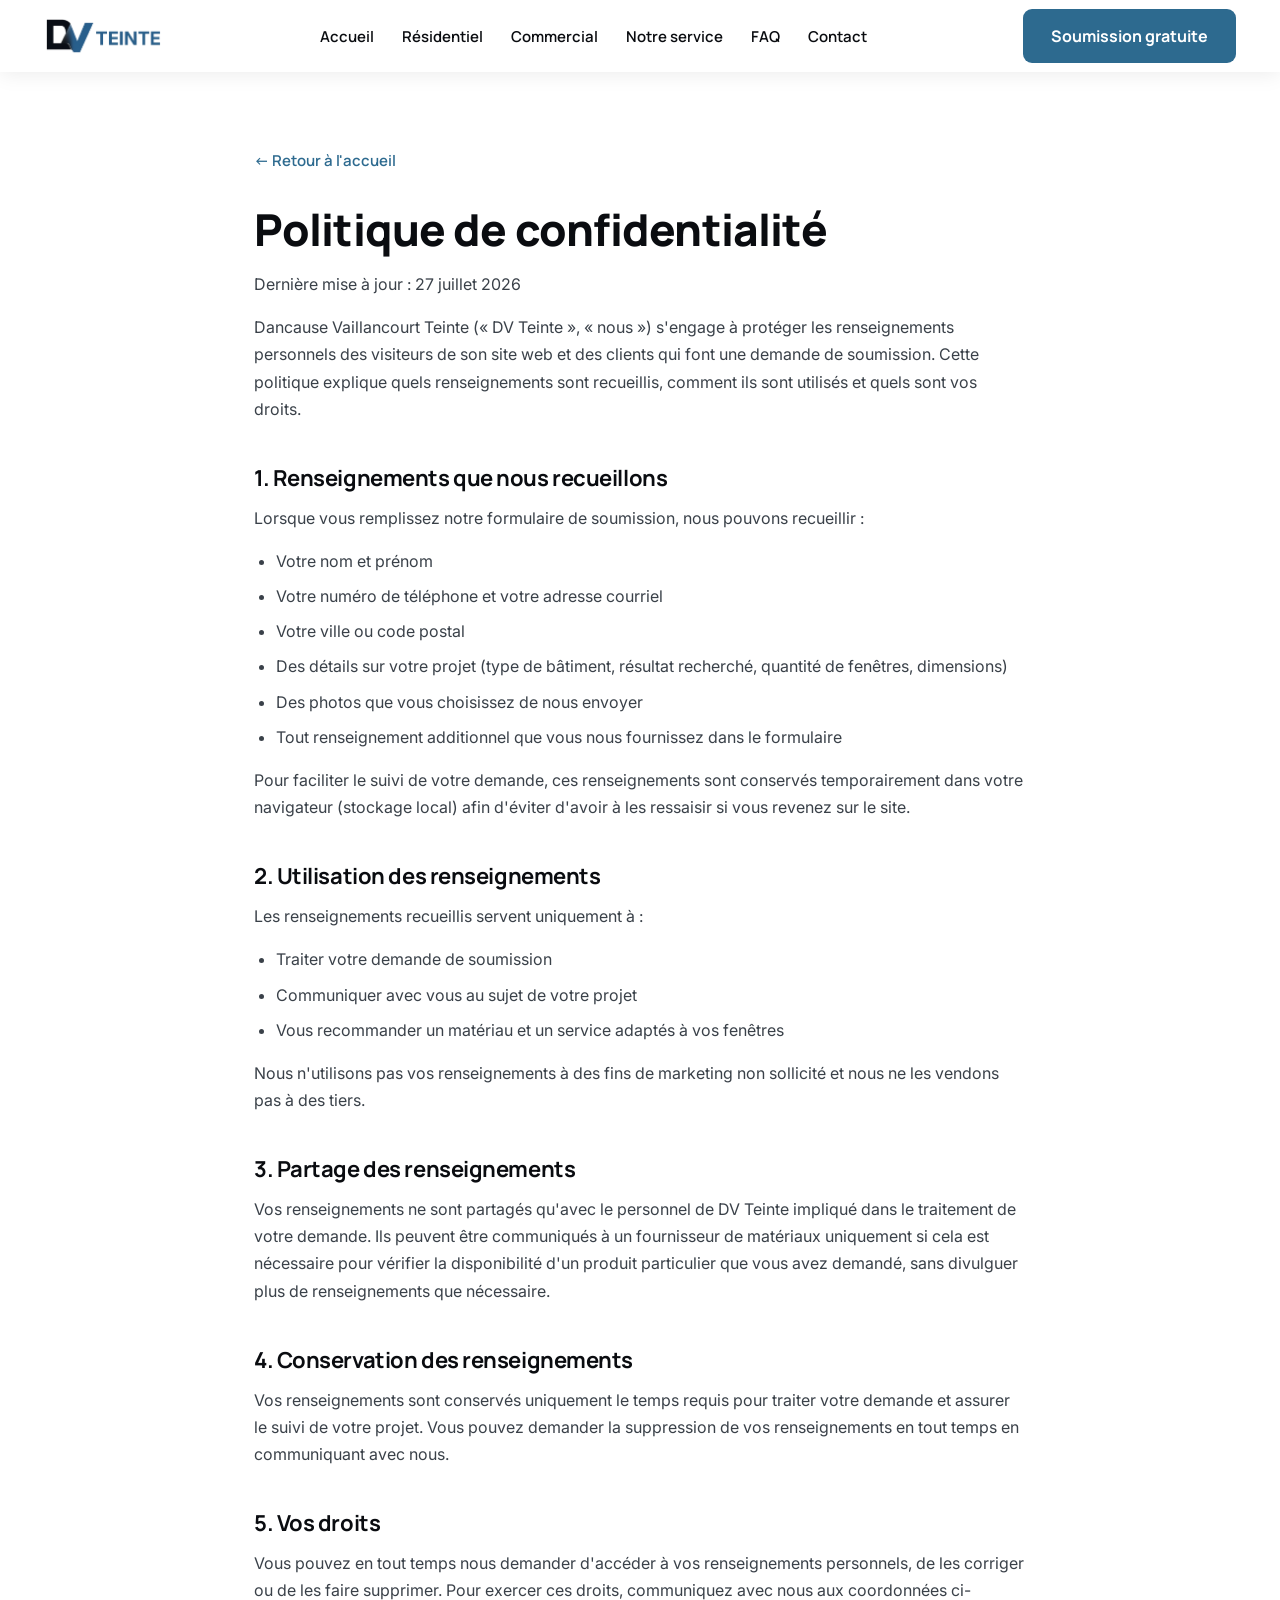
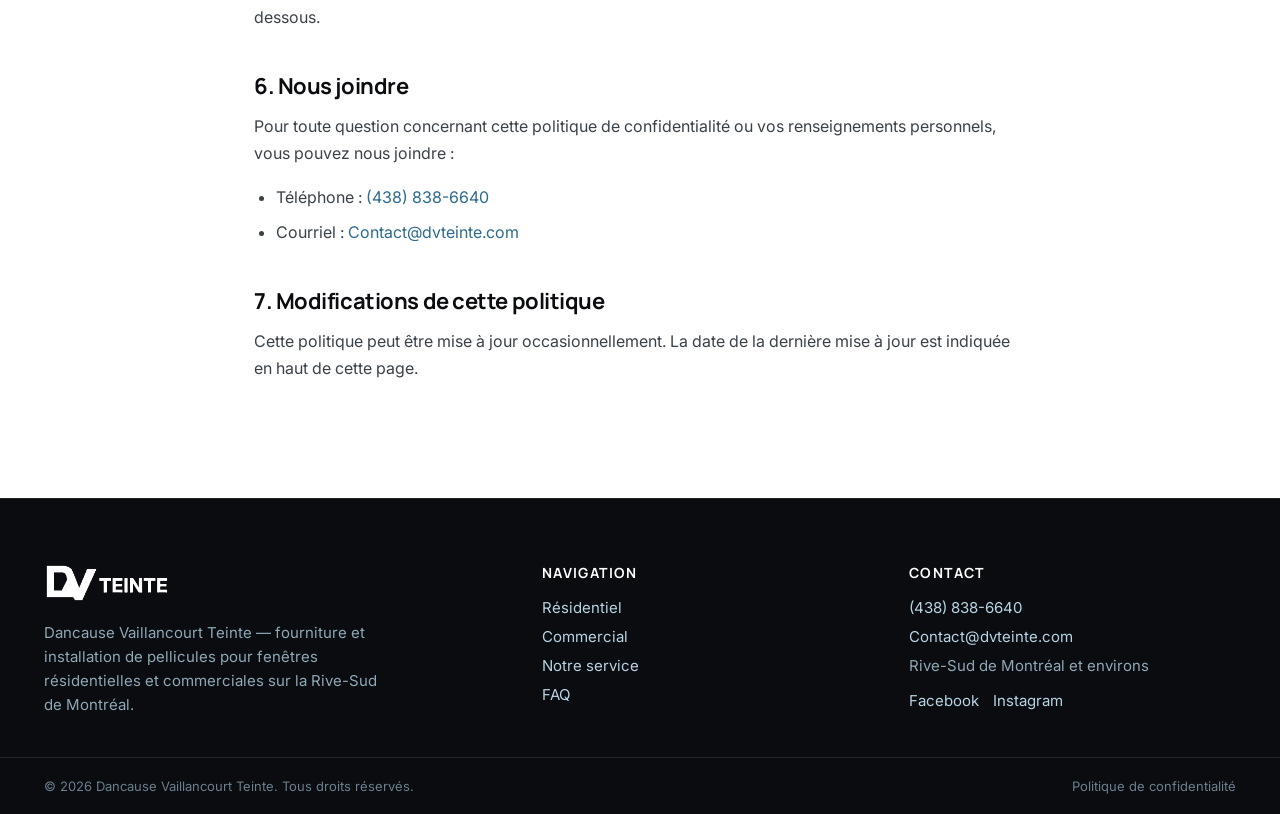
==== politique-de-confidentialite.html @ af1c02a3 "Add Meta Pixel and server-side Conversions API for Lead events Client-side Pixel base code on all pa" ====
<!DOCTYPE html>
<html lang="fr">
<head>
<meta charset="utf-8">
<meta name="viewport" content="width=device-width, initial-scale=1">
<title>Politique de confidentialité | DV Teinte</title>
<meta name="description" content="Politique de confidentialité de DV Teinte : renseignements recueillis, utilisation, conservation et droits des clients." />
<link rel="icon" href="./assets/symbol-dv.png" />
<link rel="preconnect" href="https://fonts.googleapis.com" />
<link rel="preconnect" href="https://fonts.gstatic.com" crossorigin />
<link href="https://fonts.googleapis.com/css2?family=Manrope:wght@400;500;600;700;800&family=Inter:wght@400;500;600&display=swap" rel="stylesheet" />
<link rel="stylesheet" href="./styles.css" />
<style>
  .policy-wrap{max-width:820px;margin:0 auto;padding:150px 24px 100px;}
  .policy-wrap h1{font-size:clamp(30px,4vw,44px);font-weight:800;letter-spacing:-.02em;margin-bottom:12px;}
  .policy-updated{font-size:14px;color:#6b727a;margin-bottom:48px;}
  .policy-wrap h2{font-size:22px;font-weight:700;margin:44px 0 14px;}
  .policy-wrap p{font-size:16px;line-height:1.7;color:#3a4149;margin-bottom:16px;}
  .policy-wrap ul{margin:0 0 16px;padding-left:22px;}
  .policy-wrap li{font-size:16px;line-height:1.7;color:#3a4149;margin-bottom:8px;}
  .policy-back{display:inline-flex;align-items:center;gap:8px;font-family:'Manrope';font-weight:600;font-size:15px;color:#2D6A8F;margin-bottom:28px;}
</style>
<!-- Meta Pixel Code -->
<script>
!function(f,b,e,v,n,t,s)
{if(f.fbq)return;n=f.fbq=function(){n.callMethod?
n.callMethod.apply(n,arguments):n.queue.push(arguments)};
if(!f._fbq)f._fbq=n;n.push=n;n.loaded=!0;n.version='2.0';
n.queue=[];t=b.createElement(e);t.async=!0;
t.src=v;s=b.getElementsByTagName(e)[0];
s.parentNode.insertBefore(t,s)}(window, document,'script',
'https://connect.facebook.net/en_US/fbevents.js');
fbq('init', '2124310018118605');
fbq('track', 'PageView');
</script>
<noscript><img height="1" width="1" style="display:none" src="https://www.facebook.com/tr?id=2124310018118605&ev=PageView&noscript=1" /></noscript>
<!-- End Meta Pixel Code -->
</head>
<body>
<div id="top">

  <!-- ============ HEADER ============ -->
  <header id="site-header" class="scrolled">
    <div class="wrap header-inner">
      <a href="index.html#top" aria-label="DV Teinte accueil" class="logo-link">
        <img src="./assets/logo-dvteinte.png" alt="DV Teinte — Dancause Vaillancourt Teinte" class="logo-img" />
      </a>
      <nav aria-label="Navigation principale" class="desktop-nav">
        <a href="index.html#top">Accueil</a>
        <a href="index.html#residentiel">Résidentiel</a>
        <a href="index.html#commercial">Commercial</a>
        <a href="index.html#service">Notre service</a>
        <a href="index.html#faq">FAQ</a>
        <a href="index.html#contact">Contact</a>
      </nav>
      <div class="header-actions">
        <a href="index.html#contact" class="btn btn-primary desktop-cta">Soumission gratuite</a>
      </div>
    </div>
  </header>

  <!-- ============ CONTENT ============ -->
  <main class="policy-wrap">
    <a href="index.html#top" class="policy-back">← Retour à l'accueil</a>
    <h1>Politique de confidentialité</h1>
    <p class="policy-updated">Dernière mise à jour : 27 juillet 2026</p>

    <p>Dancause Vaillancourt Teinte (« DV Teinte », « nous ») s'engage à protéger les renseignements personnels des visiteurs de son site web et des clients qui font une demande de soumission. Cette politique explique quels renseignements sont recueillis, comment ils sont utilisés et quels sont vos droits.</p>

    <h2>1. Renseignements que nous recueillons</h2>
    <p>Lorsque vous remplissez notre formulaire de soumission, nous pouvons recueillir :</p>
    <ul>
      <li>Votre nom et prénom</li>
      <li>Votre numéro de téléphone et votre adresse courriel</li>
      <li>Votre ville ou code postal</li>
      <li>Des détails sur votre projet (type de bâtiment, résultat recherché, quantité de fenêtres, dimensions)</li>
      <li>Des photos que vous choisissez de nous envoyer</li>
      <li>Tout renseignement additionnel que vous nous fournissez dans le formulaire</li>
    </ul>
    <p>Pour faciliter le suivi de votre demande, ces renseignements sont conservés temporairement dans votre navigateur (stockage local) afin d'éviter d'avoir à les ressaisir si vous revenez sur le site.</p>

    <h2>2. Utilisation des renseignements</h2>
    <p>Les renseignements recueillis servent uniquement à :</p>
    <ul>
      <li>Traiter votre demande de soumission</li>
      <li>Communiquer avec vous au sujet de votre projet</li>
      <li>Vous recommander un matériau et un service adaptés à vos fenêtres</li>
    </ul>
    <p>Nous n'utilisons pas vos renseignements à des fins de marketing non sollicité et nous ne les vendons pas à des tiers.</p>

    <h2>3. Partage des renseignements</h2>
    <p>Vos renseignements ne sont partagés qu'avec le personnel de DV Teinte impliqué dans le traitement de votre demande. Ils peuvent être communiqués à un fournisseur de matériaux uniquement si cela est nécessaire pour vérifier la disponibilité d'un produit particulier que vous avez demandé, sans divulguer plus de renseignements que nécessaire.</p>

    <h2>4. Conservation des renseignements</h2>
    <p>Vos renseignements sont conservés uniquement le temps requis pour traiter votre demande et assurer le suivi de votre projet. Vous pouvez demander la suppression de vos renseignements en tout temps en communiquant avec nous.</p>

    <h2>5. Vos droits</h2>
    <p>Vous pouvez en tout temps nous demander d'accéder à vos renseignements personnels, de les corriger ou de les faire supprimer. Pour exercer ces droits, communiquez avec nous aux coordonnées ci-dessous.</p>

    <h2>6. Nous joindre</h2>
    <p>Pour toute question concernant cette politique de confidentialité ou vos renseignements personnels, vous pouvez nous joindre :</p>
    <ul>
      <li>Téléphone : <a href="tel:4388386640">(438) 838-6640</a></li>
      <li>Courriel : <a href="mailto:Contact@dvteinte.com">Contact@dvteinte.com</a></li>
    </ul>

    <h2>7. Modifications de cette politique</h2>
    <p>Cette politique peut être mise à jour occasionnellement. La date de la dernière mise à jour est indiquée en haut de cette page.</p>
  </main>

  <!-- ============ FOOTER ============ -->
  <footer class="site-footer">
    <div class="wrap footer-grid">
      <div>
        <img src="./assets/logo-dvteinte.png" alt="DV Teinte" class="footer-logo" />
        <p class="footer-desc">Dancause Vaillancourt Teinte — fourniture et installation de pellicules pour fenêtres résidentielles et commerciales sur la Rive-Sud de Montréal.</p>
      </div>
      <div>
        <h4>Navigation</h4>
        <div class="footer-links">
          <a href="index.html#residentiel">Résidentiel</a>
          <a href="index.html#commercial">Commercial</a>
          <a href="index.html#service">Notre service</a>
          <a href="index.html#faq">FAQ</a>
        </div>
      </div>
      <div>
        <h4>Contact</h4>
        <div class="footer-links">
          <a href="tel:4388386640">(438) 838-6640</a>
          <a href="mailto:Contact@dvteinte.com">Contact@dvteinte.com</a>
          <span class="footer-muted">Rive-Sud de Montréal et environs</span>
          <div class="footer-social">
            <a href="#">Facebook</a>
            <a href="https://www.instagram.com/dv_teinte?utm_source=ig_web_button_share_sheet&igsh=ZDNlZDc0MzIxNw==" target="_blank" rel="noopener">Instagram</a>
          </div>
        </div>
      </div>
    </div>
    <div class="footer-bottom">
      <div class="wrap footer-bottom-inner">
        <span>© 2026 Dancause Vaillancourt Teinte. Tous droits réservés.</span>
        <a href="politique-de-confidentialite.html">Politique de confidentialité</a>
      </div>
    </div>
  </footer>

</div>
</body>
</html>
---- styles.css ----
/* ===== Design tokens =====
   Ink: #0A0C10   Primary: #2D6A8F   Primary hover: #5B8FA8
   Accent light: #B8D4E3   Off-white bg: #F5F8FA   Border: #E6EBEF
   Body text: #3a4149 / #4a525b   Muted: #6b727a
*/
*{box-sizing:border-box;}
html{scroll-behavior:smooth;}
body{
  margin:0;
  font-family:'Inter',system-ui,sans-serif;
  color:#0A0C10;
  background:#fff;
  -webkit-font-smoothing:antialiased;
}
a{color:#2D6A8F;text-decoration:none;}
a:hover{color:#5B8FA8;}
h1,h2,h3,h4{font-family:'Manrope',sans-serif;margin:0;color:#0A0C10;}
h2{font-size:clamp(30px,4vw,46px);line-height:1.08;font-weight:800;letter-spacing:-.02em;}
p{margin:0;}
button{font-family:'Manrope',sans-serif;}
input,select,textarea{font-family:'Inter',sans-serif;}
::selection{background:#B8D4E3;}
img{max-width:100%;display:block;}

@keyframes fadeUp{from{opacity:0;transform:translateY(18px);}to{opacity:1;transform:translateY(0);}}
.reveal{animation:fadeUp .7s cubic-bezier(.2,.7,.2,1) both;}
@media (prefers-reduced-motion: reduce){*{animation:none!important;scroll-behavior:auto!important;}}

.wrap{max-width:1240px;margin:0 auto;padding:0 24px;}
.section{padding:110px 24px;}
.section-alt{background:#F5F8FA;}
.section-dark{background:#0A0C10;color:#fff;}
.two-col{display:grid;grid-template-columns:1fr 1fr;gap:64px;align-items:center;}
.grid-3{display:grid;grid-template-columns:repeat(3,1fr);gap:16px;}
.grid-4{display:grid;grid-template-columns:repeat(4,1fr);gap:24px;}
.mt-40{margin-top:40px;}
.mt-24{margin-top:24px;}
.mt-14{margin-top:14px;}
.mb-18{margin-bottom:18px;}
.text-center{text-align:center;}
.text-white{color:#fff;}
.text-light{color:#B8D4E3;}
.text-light2{color:#E8F0F5;}
.caption{margin-top:16px;font-size:14px;color:#6b727a;font-style:italic;}
.lede{font-size:18px;line-height:1.6;color:#3a4149;max-width:460px;margin-top:14px;}
.lede-sm{font-size:17px;line-height:1.6;color:#3a4149;margin-bottom:24px;margin-top:14px;}
.text-light .lede-sm, p.lede-sm.text-light{color:#B8D4E3;}
.eyebrow{display:inline-block;font-family:'Manrope';font-weight:700;font-size:13px;letter-spacing:.14em;text-transform:uppercase;color:#2D6A8F;margin-bottom:16px;}
.eyebrow-dark{color:#5B8FA8;}
.section-head{max-width:640px;margin-bottom:48px;}
.section-head-wide{max-width:680px;margin-bottom:56px;}

/* Buttons */
.btn{cursor:pointer;font-family:'Manrope';font-weight:700;font-size:16px;border-radius:9px;border:none;transition:background .2s,transform .2s;display:inline-flex;align-items:center;justify-content:center;}
.btn-primary{background:#2D6A8F;color:#fff;padding:16px 28px;}
.btn-primary:hover{background:#5B8FA8;color:#fff;}
.btn-lg{padding:18px 30px;font-size:17px;}
.btn-outline{background:transparent;color:#2D6A8F;border:1.5px solid #2D6A8F;padding:15px 26px;font-weight:600;font-size:16px;}
.btn-outline:hover{background:#B8D4E3;color:#2D6A8F;}
.btn-outline-dark{background:none;color:#B8D4E3;border:1px solid rgba(184,212,227,.3);padding:14px;border-radius:8px;font-family:'Manrope';font-weight:600;text-align:center;}
.btn-outline-sm{flex:1;text-align:center;background:#fff;color:#2D6A8F;border:1.5px solid #2D6A8F;padding:14px;border-radius:9px;font-family:'Manrope';font-weight:700;font-size:15px;}
.btn-ghost{background:rgba(255,255,255,.1);color:#fff;border:1.5px solid rgba(255,255,255,.55);backdrop-filter:blur(6px);padding:18px 28px;border-radius:9px;font-weight:600;font-size:16px;font-family:'Manrope';}
.btn-ghost:hover{background:rgba(255,255,255,.2);color:#fff;}
.btn-link{background:none;border:none;color:#B8D4E3;font-family:'Manrope';font-weight:600;font-size:16px;cursor:pointer;text-decoration:underline;text-underline-offset:4px;}
.btn-block{width:100%;padding:15px;font-size:15px;}
.btn-flex{flex:1.4;padding:14px;font-size:15px;border-radius:9px;}

/* ===== Header ===== */
#site-header{position:fixed;top:0;left:0;right:0;z-index:100;transition:box-shadow .3s;background:#fff;}
#site-header.scrolled{box-shadow:0 2px 20px rgba(10,12,16,.08);}
.header-inner{height:72px;display:flex;align-items:center;justify-content:space-between;gap:24px;}
.logo-link{display:flex;align-items:center;flex-shrink:0;}
.logo-img{height:38px;width:auto;display:block;}
.desktop-nav{display:flex;align-items:center;gap:28px;}
.desktop-nav a{font-family:'Manrope';font-weight:600;font-size:15px;color:#0A0C10;}
.header-actions{display:flex;align-items:center;gap:12px;flex-shrink:0;}
.burger{display:none;background:none;border:none;cursor:pointer;padding:8px;}
.burger span{display:block;width:24px;height:2px;background:#0A0C10;margin:5px 0;border-radius:2px;}

/* ===== Mobile menu ===== */
.mobile-overlay{position:fixed;inset:0;background:rgba(10,12,16,.5);z-index:120;display:none;}
.mobile-menu{position:fixed;top:0;right:0;bottom:0;width:min(320px,85vw);background:#0A0C10;z-index:121;padding:24px;display:none;flex-direction:column;transform:translateX(100%);transition:transform .3s;}
.mobile-menu.open{display:flex;transform:translateX(0);}
.mobile-overlay.open{display:block;}
.mobile-menu-top{display:flex;align-items:center;justify-content:space-between;margin-bottom:32px;}
.mobile-symbol{height:40px;width:auto;}
.mobile-close{background:none;border:none;color:#fff;font-size:28px;cursor:pointer;line-height:1;}
.mobile-nav{display:flex;flex-direction:column;gap:4px;}
.mobile-nav a{color:#fff;font-family:'Manrope';font-weight:600;font-size:20px;padding:12px 0;border-bottom:1px solid rgba(184,212,227,.15);}
.mobile-cta{margin-top:28px;padding:16px;}
.mobile-call{margin-top:12px;}

/* ===== Hero ===== */
.hero{position:relative;min-height:92vh;display:flex;align-items:flex-end;color:#fff;overflow:hidden;}
.hero-bg{position:absolute;inset:0;z-index:0;background-size:cover;background-position:center 22%;background-repeat:no-repeat;}
.hero-scrim{position:absolute;inset:0;z-index:1;background:linear-gradient(180deg,rgba(10,12,16,.55) 0%,rgba(10,12,16,.15) 35%,rgba(10,12,16,.75) 100%);pointer-events:none;}
.hero-content{position:relative;z-index:2;padding:120px 24px 64px;width:100%;}
.hero-copy{max-width:760px;}
.pill{display:inline-flex;align-items:center;gap:8px;background:rgba(184,212,227,.16);border:1px solid rgba(184,212,227,.35);backdrop-filter:blur(6px);padding:7px 14px;border-radius:100px;font-size:13px;font-weight:600;letter-spacing:.02em;margin-bottom:24px;}
.pill .dot{width:7px;height:7px;border-radius:50%;background:#B8D4E3;}
.hero h1{font-size:clamp(38px,6vw,72px);line-height:1.02;font-weight:800;letter-spacing:-.02em;margin-bottom:22px;color:#fff;}
.hero-sub{font-size:clamp(17px,2.2vw,21px);line-height:1.5;color:#E8F0F5;max-width:600px;margin-bottom:34px;}
.hero-ctas{display:flex;flex-wrap:wrap;gap:14px;margin-bottom:26px;}
.hero .btn-primary{box-shadow:0 8px 30px rgba(45,106,143,.4);}
.hero .btn-primary:hover{transform:translateY(-2px);}
.hero-footnote{font-size:15px;color:#B8D4E3;font-weight:500;}

/* ===== Trust bar ===== */
.trust-bar{background:#0A0C10;border-top:1px solid rgba(184,212,227,.12);}
.trust-bar-inner{padding:20px 24px;display:flex;flex-wrap:wrap;gap:14px 34px;align-items:center;justify-content:center;}
.trust-item{display:flex;align-items:center;gap:10px;color:#E8F0F5;font-family:'Manrope';font-weight:600;font-size:15px;flex-shrink:0;}
.trust-item .check{color:#5B8FA8;font-size:18px;line-height:1;}

/* ===== Problems ===== */
.problem-row{display:flex;align-items:center;gap:16px;padding:17px 0;border-bottom:1px solid #E6EBEF;font-size:17px;color:#0A0C10;font-weight:500;}
.num-badge{flex-shrink:0;width:32px;height:32px;border-radius:8px;background:#B8D4E3;color:#2D6A8F;display:flex;align-items:center;justify-content:center;font-weight:800;font-family:'Manrope';font-size:15px;}

/* ===== Cards ===== */
.card{background:#fff;border:1px solid #E6EBEF;border-radius:14px;padding:30px 26px;display:flex;flex-direction:column;gap:14px;transition:transform .25s,box-shadow .25s;}
.card:hover{transform:translateY(-4px);box-shadow:0 16px 40px rgba(10,12,16,.08);}
.icon-badge{width:46px;height:46px;border-radius:11px;background:#2D6A8F;color:#fff;display:flex;align-items:center;justify-content:center;font-family:'Manrope';font-weight:800;font-size:19px;}
.card h3{font-size:20px;font-weight:700;}
.card p{font-size:15px;line-height:1.55;color:#4a525b;}

/* ===== Service steps ===== */
.step-card{display:flex;align-items:flex-start;gap:14px;padding:22px;background:#F5F8FA;border-radius:12px;border-left:3px solid #2D6A8F;font-size:16px;font-weight:600;color:#0A0C10;line-height:1.35;}
.step-circle{flex-shrink:0;font-family:'Manrope';font-weight:800;font-size:15px;color:#2D6A8F;background:#B8D4E3;width:30px;height:30px;border-radius:50%;display:flex;align-items:center;justify-content:center;}

/* ===== Image frames ===== */
.img-frame{position:relative;border-radius:16px;overflow:hidden;aspect-ratio:4/3;box-shadow:0 24px 60px rgba(10,12,16,.14);}
.img-frame img{width:100%;height:100%;object-fit:cover;}
.img-frame-dark{box-shadow:0 24px 60px rgba(0,0,0,.5);}

.check-grid{display:grid;grid-template-columns:1fr 1fr;gap:12px 22px;margin-bottom:30px;}
.check-item{display:flex;align-items:center;gap:10px;font-size:15px;font-weight:500;color:#0A0C10;}
.check-item span{color:#2D6A8F;font-weight:800;}
.check-item .accent{color:#5B8FA8;}
#commercial .lede-sm,
#commercial .check-item{color:#fff;}

/* ===== Before/After ===== */
.ba-slider{position:relative;width:100%;aspect-ratio:16/9;border-radius:16px;overflow:hidden;user-select:none;box-shadow:0 20px 50px rgba(10,12,16,.15);background:#0A0C10;}
.ba-layer{position:absolute;inset:0;}
.ba-layer img{width:100%;height:100%;object-fit:cover;}
.ba-before{clip-path:inset(0 50% 0 0);}
.ba-line{position:absolute;top:0;bottom:0;left:50%;width:2px;background:#fff;transform:translateX(-1px);pointer-events:none;box-shadow:0 0 12px rgba(0,0,0,.4);}
.ba-handle{position:absolute;top:50%;left:50%;transform:translate(-50%,-50%);width:44px;height:44px;border-radius:50%;background:#fff;display:flex;align-items:center;justify-content:center;pointer-events:none;box-shadow:0 4px 14px rgba(0,0,0,.35);color:#2D6A8F;font-weight:800;font-family:'Manrope';}
.ba-tag{position:absolute;top:16px;background:rgba(10,12,16,.7);color:#fff;font-size:13px;font-weight:600;font-family:'Manrope';padding:6px 12px;border-radius:6px;pointer-events:none;}
.ba-tag-left{left:16px;}
.ba-tag-right{right:16px;background:rgba(45,106,143,.9);}
.ba-range{position:absolute;inset:0;width:100%;height:100%;opacity:0;cursor:ew-resize;margin:0;}

/* ===== Process ===== */
.process-card{background:#fff;border:1px solid #E6EBEF;border-radius:14px;padding:30px 26px;}
.process-num{font-family:'Manrope';font-weight:800;font-size:40px;color:#B8D4E3;line-height:1;margin-bottom:14px;}
.process-card h3{font-size:19px;font-weight:700;margin-bottom:10px;}
.process-card p{font-size:15px;line-height:1.55;color:#4a525b;}

/* ===== Materials ===== */
.materials-grid{align-items:start;}
.material-card{border:1px solid #E6EBEF;border-radius:16px;overflow:hidden;}
.material-body{padding:32px;}
.material-head{display:flex;align-items:baseline;justify-content:space-between;gap:12px;margin-bottom:6px;}
.material-head h3{font-size:24px;font-weight:800;}
.tag{font-family:'Manrope';font-weight:700;color:#2D6A8F;background:#B8D4E3;padding:5px 12px;border-radius:100px;font-size:14px;white-space:nowrap;}
.material-body p{font-size:15px;line-height:1.6;color:#4a525b;margin:14px 0 22px;}
.tech-toggle{width:100%;text-align:left;background:#F5F8FA;border:none;border-top:1px solid #E6EBEF;padding:16px 32px;font-family:'Manrope';font-weight:600;font-size:15px;color:#0A0C10;cursor:pointer;display:flex;justify-content:space-between;align-items:center;}
.tech-icon{color:#2D6A8F;}
.tech-panel{display:none;padding:8px 32px 28px;background:#F5F8FA;}
.tech-panel.open{display:block;}
.tech-row{display:flex;justify-content:space-between;gap:16px;padding:9px 0;border-bottom:1px solid #E6EBEF;font-size:14px;}
.tech-row span:first-child{color:#4a525b;}
.tech-row span:last-child{font-weight:700;color:#0A0C10;}
.tech-note{margin-top:12px;font-size:12px;color:#6b727a;}
.materials-footnote{margin-top:24px;background:#F5F8FA;border-radius:12px;padding:20px 24px;font-size:14px;line-height:1.6;color:#4a525b;}

/* ===== Custom project ===== */
.chip-row{display:flex;flex-wrap:wrap;gap:9px;margin-bottom:28px;}
.chip{border:1px solid rgba(184,212,227,.35);color:#E8F0F5;padding:8px 15px;border-radius:100px;font-size:14px;font-family:'Manrope';font-weight:500;}
.custom-ctas{display:flex;flex-wrap:wrap;gap:14px;align-items:center;}
.custom-note{background:rgba(184,212,227,.08);border:1px solid rgba(184,212,227,.2);border-radius:16px;padding:32px;}
.custom-note p{font-size:16px;line-height:1.6;color:#E8F0F5;margin-bottom:20px;}
.custom-note-footer{border-top:1px solid rgba(184,212,227,.2);padding-top:20px;font-size:14px;line-height:1.6;color:#B8D4E3;}

/* ===== Trust cards ===== */
.trust-card{background:#fff;border:1px solid #E6EBEF;border-radius:12px;padding:24px;display:flex;align-items:flex-start;gap:12px;font-size:15px;font-weight:600;color:#0A0C10;line-height:1.4;}
.accent-check{color:#2D6A8F;font-weight:800;font-size:18px;flex-shrink:0;}

.reviews-cta{background:#2D6A8F;}
.reviews-cta-inner{padding:80px 24px;text-align:center;max-width:680px;}
.reviews-stars{font-size:28px;letter-spacing:6px;color:#FFC94D;margin-bottom:18px;line-height:1;}
.reviews-cta h2{color:#fff;margin-bottom:14px;}
.reviews-cta > .wrap > p{font-size:18px;line-height:1.6;color:#E8F0F5;margin-bottom:32px;}
.btn-reviews{background:#fff;color:#2D6A8F;padding:17px 30px;font-size:16px;}
.btn-reviews:hover{background:#B8D4E3;color:#2D6A8F;}

/* ===== FAQ ===== */
.faq-wrap{max-width:900px;margin:0 auto;}
.faq-item{border-bottom:1px solid #E6EBEF;}
.faq-q{width:100%;text-align:left;background:none;border:none;padding:22px 0;cursor:pointer;display:flex;justify-content:space-between;align-items:center;gap:20px;font-family:'Manrope';font-weight:700;font-size:18px;color:#0A0C10;}
.faq-icon{color:#2D6A8F;font-size:24px;flex-shrink:0;line-height:1;}
.faq-a{display:none;padding:0 0 24px;font-size:16px;line-height:1.65;color:#4a525b;max-width:760px;}
.faq-item.open .faq-a{display:block;}

/* ===== Final CTA ===== */
.final-cta{position:relative;color:#fff;overflow:hidden;}
.final-cta-bg{position:absolute;inset:0;background:#0A0C10;}
.final-cta-img{position:absolute;inset:0;opacity:.35;}
.final-cta-img img{width:100%;height:100%;object-fit:cover;}
.final-cta-scrim{position:absolute;inset:0;background:linear-gradient(180deg,rgba(10,12,16,.7),rgba(10,12,16,.9));}
.final-cta-content{position:relative;max-width:820px;margin:0 auto;padding:120px 24px;text-align:center;}
.final-cta-content h2{font-size:clamp(32px,5vw,58px);line-height:1.05;margin-bottom:22px;color:#fff;}
.final-cta-content > p{font-size:19px;line-height:1.6;color:#E8F0F5;margin-bottom:36px;max-width:600px;margin-left:auto;margin-right:auto;}
.final-cta-btns{display:flex;flex-wrap:wrap;gap:14px;justify-content:center;margin-bottom:26px;}
.final-cta .btn-primary{box-shadow:0 10px 34px rgba(45,106,143,.5);padding:19px 34px;font-size:18px;}
.final-cta .btn-primary:hover{transform:translateY(-2px);}
.final-cta .btn-ghost{padding:19px 30px;font-size:17px;}

/* ===== Footer ===== */
.site-footer{background:#0A0C10;color:#B8D4E3;border-top:1px solid rgba(184,212,227,.12);}
.footer-grid{padding:64px 24px 40px;display:grid;grid-template-columns:1.4fr 1fr 1fr;gap:40px;}
.footer-logo{height:40px;width:auto;margin-bottom:18px;filter:brightness(0) invert(1);}
.footer-desc{font-size:15px;line-height:1.6;max-width:340px;color:#8fa8b6;}
.footer-grid h4{color:#fff;font-size:14px;letter-spacing:.1em;text-transform:uppercase;margin-bottom:16px;}
.footer-links{display:flex;flex-direction:column;gap:10px;font-size:15px;}
.footer-links a{color:#B8D4E3;}
.footer-muted{color:#8fa8b6;}
.footer-social{display:flex;gap:14px;margin-top:6px;}
.footer-bottom{border-top:1px solid rgba(184,212,227,.12);}
.footer-bottom-inner{padding:20px 24px;display:flex;flex-wrap:wrap;gap:12px;justify-content:space-between;font-size:13px;color:#6b7f8c;}
.footer-bottom-inner a{color:#6b7f8c;}

/* ===== Floating CTA / bottom bar ===== */
.float-cta{position:fixed;bottom:28px;right:28px;z-index:90;background:#2D6A8F;color:#fff;border:none;padding:16px 24px;border-radius:100px;font-weight:700;font-size:16px;cursor:pointer;box-shadow:0 10px 30px rgba(45,106,143,.5);transition:background .2s;display:none;}
.float-cta.show{display:block;animation:fadeUp .4s both;}
.float-cta:hover{background:#5B8FA8;}
.bottom-bar{position:fixed;bottom:0;left:0;right:0;z-index:95;background:#fff;border-top:1px solid #E6EBEF;display:none;padding:10px 12px;gap:10px;box-shadow:0 -4px 20px rgba(10,12,16,.08);}

/* ===== Quote wizard ===== */
.wizard-overlay{position:fixed;inset:0;z-index:200;background:rgba(10,12,16,.6);backdrop-filter:blur(4px);display:none;align-items:flex-start;justify-content:center;overflow-y:auto;padding:24px 16px;}
.wizard-overlay.open{display:flex;}
.wizard-modal{background:#fff;border-radius:18px;width:100%;max-width:640px;margin:auto;overflow:hidden;box-shadow:0 30px 80px rgba(0,0,0,.4);animation:fadeUp .35s both;}
.wizard-header{padding:22px 28px;border-bottom:1px solid #E6EBEF;display:flex;align-items:center;justify-content:space-between;gap:16px;}
.wizard-logo{height:30px;width:auto;}
.wizard-close{background:none;border:none;font-size:26px;color:#6b727a;cursor:pointer;line-height:1;}
.wizard-progress-wrap{padding:8px 28px 0;}
.wizard-progress-labels{display:flex;justify-content:space-between;align-items:center;margin:14px 0 8px;}
.wizard-step-num{font-family:'Manrope';font-weight:700;font-size:13px;color:#2D6A8F;}
.wizard-step-title{font-size:13px;color:#6b727a;}
.wizard-progress-track{height:6px;background:#E6EBEF;border-radius:100px;overflow:hidden;}
.wizard-progress-fill{height:100%;width:0%;background:#2D6A8F;border-radius:100px;transition:width .3s;}
.wizard-body{padding:26px 28px;max-height:56vh;overflow-y:auto;}
.wizard-step{display:none;}
.wizard-step.active{display:block;}
.wizard-step h3{font-size:22px;font-weight:800;margin-bottom:6px;}
.wizard-hint{font-size:14px;color:#6b727a;margin-bottom:22px;}
.chip-grid-2{display:grid;grid-template-columns:1fr 1fr;gap:12px;}
.chip-grid-1{display:grid;grid-template-columns:1fr;gap:10px;}
.chip-btn{text-align:left;padding:15px 18px;border-radius:10px;font-family:'Manrope';font-weight:600;font-size:15px;cursor:pointer;transition:all .18s;width:100%;background:#fff;color:#0A0C10;border:1.5px solid #E6EBEF;}
.chip-btn.selected{background:#2D6A8F;color:#fff;border:1.5px solid #2D6A8F;}
.input{width:100%;padding:13px 14px;border-radius:9px;font-size:15px;background:#fff;margin-top:6px;outline:none;border:1.5px solid #E6EBEF;}
.input.error{border:1.5px solid #b3261e;}
.field-label{font-family:'Manrope';font-weight:600;font-size:13px;color:#4a525b;}
.error-msg{display:none;margin-top:14px;color:#b3261e;font-size:14px;font-weight:600;}
.error-msg.show{display:block;}
.photo-drop{display:flex;flex-direction:column;align-items:center;justify-content:center;gap:8px;border:2px dashed #B8D4E3;border-radius:12px;padding:32px;cursor:pointer;background:#F5F8FA;text-align:center;}
.photo-plus{font-size:32px;}
.photo-label{font-family:'Manrope';font-weight:600;color:#2D6A8F;}
.photo-sub{font-size:13px;color:#6b727a;}
.photo-grid{display:grid;grid-template-columns:repeat(4,1fr);gap:10px;margin-top:16px;}
.photo-thumb{position:relative;aspect-ratio:1;border-radius:8px;overflow:hidden;border:1px solid #E6EBEF;}
.photo-thumb img{width:100%;height:100%;object-fit:cover;}
.photo-remove{position:absolute;top:4px;right:4px;background:rgba(10,12,16,.75);color:#fff;border:none;width:22px;height:22px;border-radius:50%;cursor:pointer;font-size:14px;line-height:1;}
.coord-grid{display:grid;grid-template-columns:1fr 1fr;gap:14px;}
.wizard-note{margin-top:18px;background:#F5F8FA;border-radius:10px;padding:16px 18px;font-size:13px;line-height:1.6;color:#4a525b;}
.honeypot{position:absolute;left:-9999px;width:1px;height:1px;opacity:0;}
.wizard-footer{padding:18px 28px;border-top:1px solid #E6EBEF;display:flex;justify-content:space-between;gap:12px;align-items:center;}
.wizard-footer .btn-link{padding:12px;}
.wizard-confirm{display:none;padding:56px 40px;text-align:center;}
.wizard-confirm.show{display:block;}
.confirm-check{width:72px;height:72px;border-radius:50%;background:#B8D4E3;color:#2D6A8F;display:flex;align-items:center;justify-content:center;margin:0 auto 24px;font-size:36px;font-weight:800;}
.wizard-confirm h3{font-size:26px;font-weight:800;margin-bottom:14px;}
.wizard-confirm p{font-size:16px;line-height:1.65;color:#4a525b;max-width:440px;margin:0 auto 30px;}

/* ===== Responsive ===== */
@media (max-width:900px){
  .desktop-nav{display:none!important;}
  .desktop-cta{display:none!important;}
  .burger{display:block!important;}
  .two-col{grid-template-columns:1fr!important;gap:40px;}
  .grid-4{grid-template-columns:1fr 1fr!important;}
  .grid-3{grid-template-columns:1fr!important;}
  .footer-grid{grid-template-columns:1fr!important;gap:32px!important;}
  .float-cta{display:none!important;}
  .bottom-bar{display:flex!important;}
  #top{padding-bottom:72px;}
  .section{padding:72px 24px;}
  .chip-grid-2{grid-template-columns:1fr;}
  .coord-grid{grid-template-columns:1fr;}

  .trust-bar-inner{
    flex-wrap:nowrap;
    justify-content:flex-start;
    overflow-x:auto;
    -webkit-overflow-scrolling:touch;
    touch-action:pan-x;
    scroll-snap-type:x proximity;
    padding:16px 24px;
    gap:28px;
  }
  .trust-item{scroll-snap-align:start;}
}
@media (max-width:560px){
  .grid-4{grid-template-columns:1fr!important;}
}
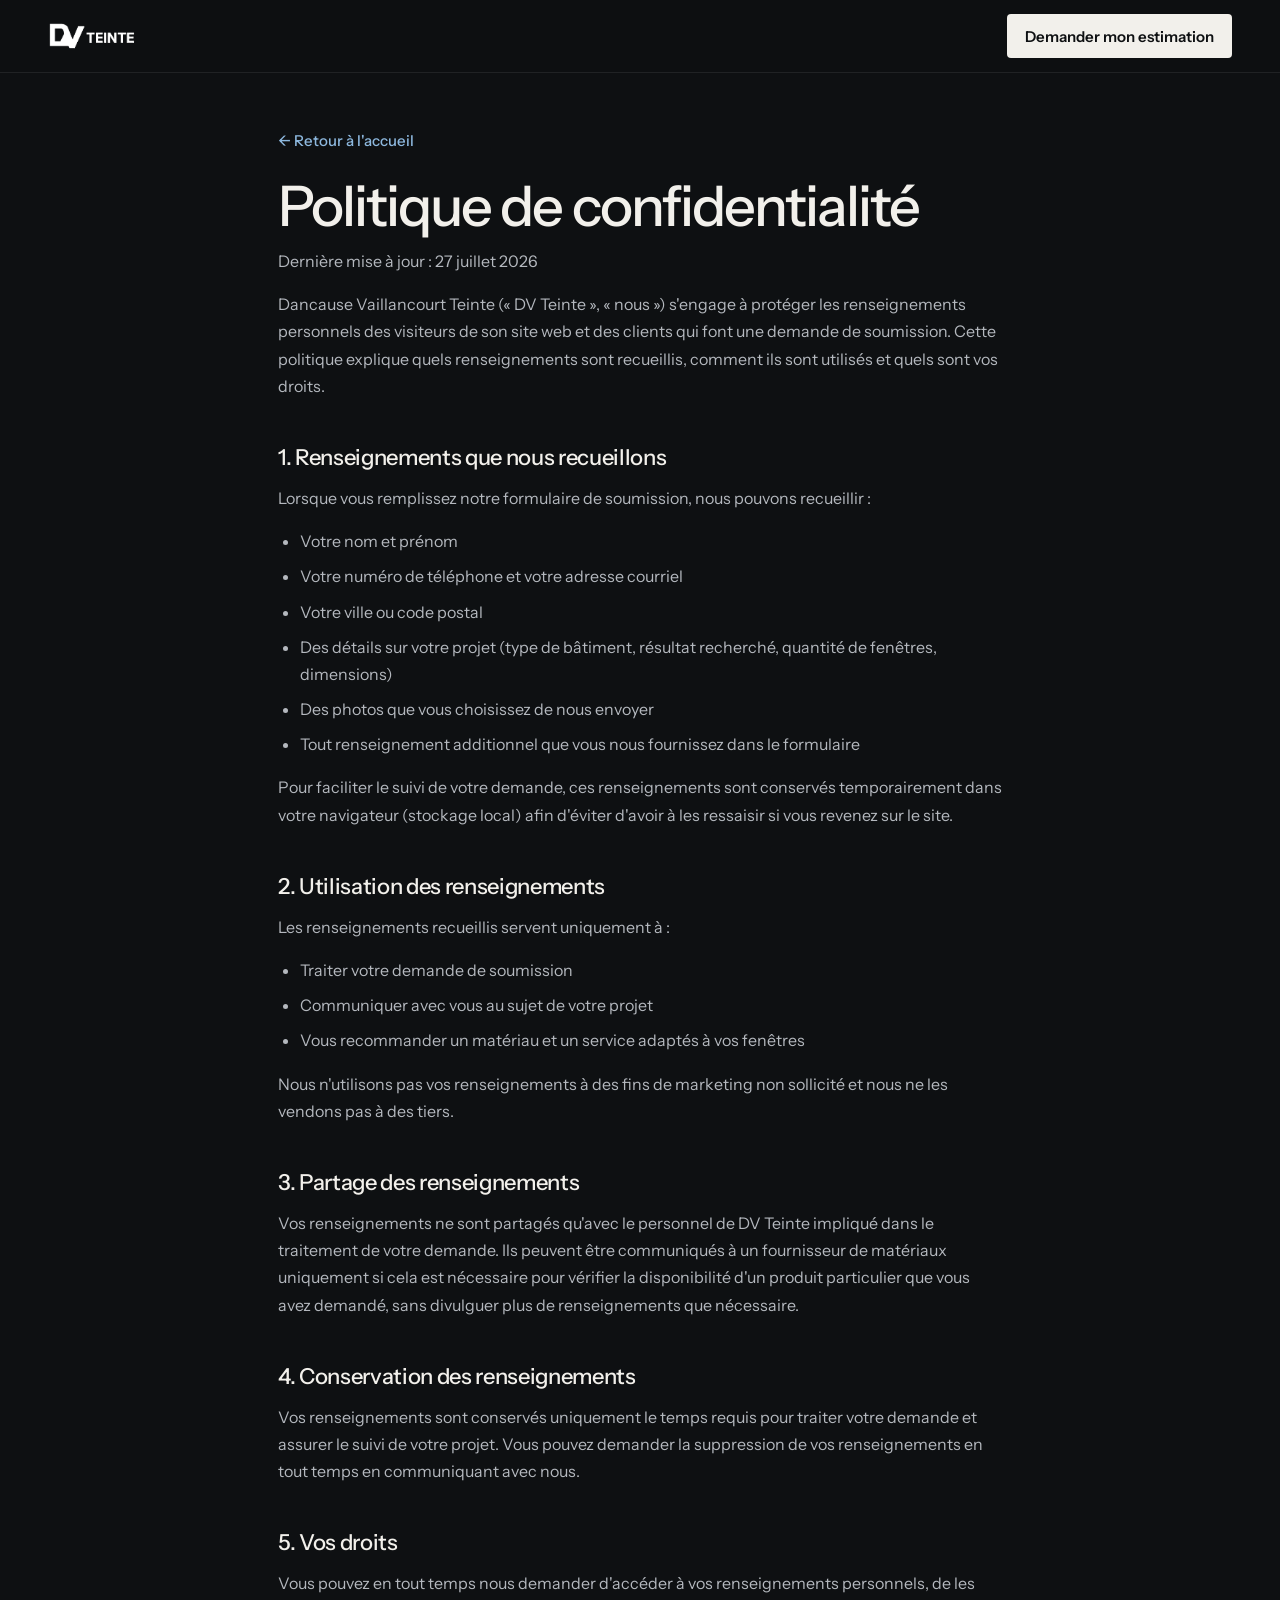
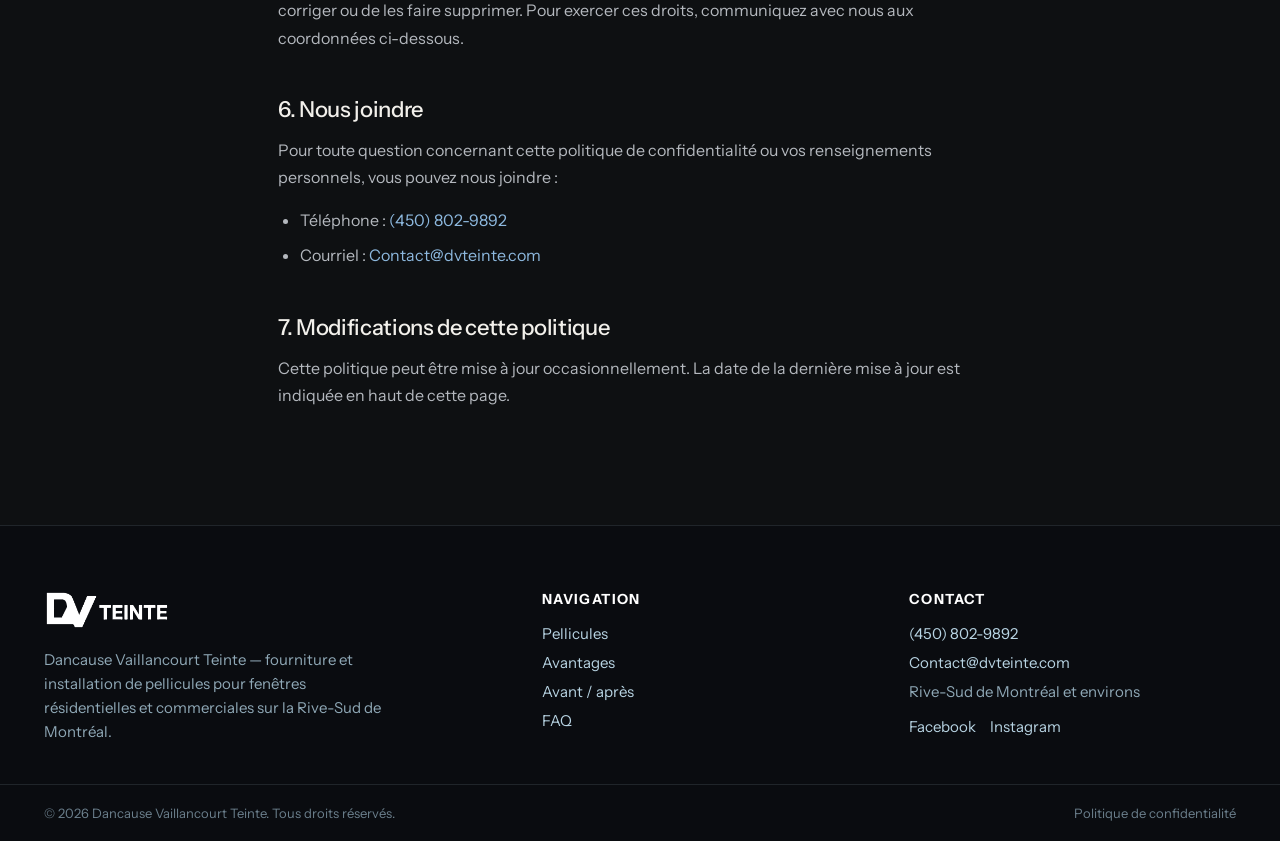
==== commit a540dc89: "Version premium (v4) : nouveau front, formulaire 5 étapes branché sur FormSubmit + Meta Pixel/CAPI, " ====
--- a/politique-de-confidentialite.html
+++ b/politique-de-confidentialite.html
@@ -5,21 +5,12 @@
 <meta name="viewport" content="width=device-width, initial-scale=1">
 <title>Politique de confidentialité | DV Teinte</title>
 <meta name="description" content="Politique de confidentialité de DV Teinte : renseignements recueillis, utilisation, conservation et droits des clients." />
+<meta name="theme-color" content="#0E1012" />
 <link rel="icon" href="./assets/symbol-dv.png" />
 <link rel="preconnect" href="https://fonts.googleapis.com" />
 <link rel="preconnect" href="https://fonts.gstatic.com" crossorigin />
-<link href="https://fonts.googleapis.com/css2?family=Manrope:wght@400;500;600;700;800&family=Inter:wght@400;500;600&display=swap" rel="stylesheet" />
+<link href="https://fonts.googleapis.com/css2?family=Instrument+Sans:wght@400;500;600&display=swap" rel="stylesheet" />
 <link rel="stylesheet" href="./styles.css" />
-<style>
-  .policy-wrap{max-width:820px;margin:0 auto;padding:150px 24px 100px;}
-  .policy-wrap h1{font-size:clamp(30px,4vw,44px);font-weight:800;letter-spacing:-.02em;margin-bottom:12px;}
-  .policy-updated{font-size:14px;color:#6b727a;margin-bottom:48px;}
-  .policy-wrap h2{font-size:22px;font-weight:700;margin:44px 0 14px;}
-  .policy-wrap p{font-size:16px;line-height:1.7;color:#3a4149;margin-bottom:16px;}
-  .policy-wrap ul{margin:0 0 16px;padding-left:22px;}
-  .policy-wrap li{font-size:16px;line-height:1.7;color:#3a4149;margin-bottom:8px;}
-  .policy-back{display:inline-flex;align-items:center;gap:8px;font-family:'Manrope';font-weight:600;font-size:15px;color:#2D6A8F;margin-bottom:28px;}
-</style>
 <!-- Meta Pixel Code -->
 <script>
 !function(f,b,e,v,n,t,s)
@@ -38,30 +29,10 @@
 </head>
 <body>
 <div id="top">
+<header class="hdr is-solid is-line"><div class="hdr-in"><a href="index.html" aria-label="DV Teinte — accueil" class="hdr-logo"><img src="./assets/logo-dvteinte.png" alt="DV Teinte" width="110" height="35" /></a><div class="hdr-actions"><a href="index.html#estimation" class="hdr-cta"><span class="cta-long">Demander mon estimation</span><span class="cta-short">Estimation</span></a></div></div></header>
 
-  <!-- ============ HEADER ============ -->
-  <header id="site-header" class="scrolled">
-    <div class="wrap header-inner">
-      <a href="index.html#top" aria-label="DV Teinte accueil" class="logo-link">
-        <img src="./assets/logo-dvteinte.png" alt="DV Teinte — Dancause Vaillancourt Teinte" class="logo-img" />
-      </a>
-      <nav aria-label="Navigation principale" class="desktop-nav">
-        <a href="index.html#top">Accueil</a>
-        <a href="index.html#residentiel">Résidentiel</a>
-        <a href="index.html#commercial">Commercial</a>
-        <a href="index.html#service">Notre service</a>
-        <a href="index.html#faq">FAQ</a>
-        <a href="index.html#contact">Contact</a>
-      </nav>
-      <div class="header-actions">
-        <a href="index.html#contact" class="btn btn-primary desktop-cta">Soumission gratuite</a>
-      </div>
-    </div>
-  </header>
-
-  <!-- ============ CONTENT ============ -->
-  <main class="policy-wrap">
-    <a href="index.html#top" class="policy-back">← Retour à l'accueil</a>
+<main class="policy-wrap">
+    <a href="index.html" class="policy-back">← Retour à l'accueil</a>
     <h1>Politique de confidentialité</h1>
     <p class="policy-updated">Dernière mise à jour : 27 juillet 2026</p>
 
@@ -100,7 +71,7 @@
     <h2>6. Nous joindre</h2>
     <p>Pour toute question concernant cette politique de confidentialité ou vos renseignements personnels, vous pouvez nous joindre :</p>
     <ul>
-      <li>Téléphone : <a href="tel:4388386640">(438) 838-6640</a></li>
+      <li>Téléphone : <a href="tel:4508029892">(450) 802-9892</a></li>
       <li>Courriel : <a href="mailto:Contact@dvteinte.com">Contact@dvteinte.com</a></li>
     </ul>
 
@@ -108,9 +79,8 @@
     <p>Cette politique peut être mise à jour occasionnellement. La date de la dernière mise à jour est indiquée en haut de cette page.</p>
   </main>
 
-  <!-- ============ FOOTER ============ -->
-  <footer class="site-footer">
-    <div class="wrap footer-grid">
+<footer class="site-footer">
+    <div class="footer-wrap footer-grid">
       <div>
         <img src="./assets/logo-dvteinte.png" alt="DV Teinte" class="footer-logo" />
         <p class="footer-desc">Dancause Vaillancourt Teinte — fourniture et installation de pellicules pour fenêtres résidentielles et commerciales sur la Rive-Sud de Montréal.</p>
@@ -118,16 +88,16 @@
       <div>
         <h4>Navigation</h4>
         <div class="footer-links">
-          <a href="index.html#residentiel">Résidentiel</a>
-          <a href="index.html#commercial">Commercial</a>
-          <a href="index.html#service">Notre service</a>
+          <a href="index.html#pellicules">Pellicules</a>
+          <a href="index.html#avantages">Avantages</a>
+          <a href="index.html#realisations">Avant / après</a>
           <a href="index.html#faq">FAQ</a>
         </div>
       </div>
       <div>
         <h4>Contact</h4>
         <div class="footer-links">
-          <a href="tel:4388386640">(438) 838-6640</a>
+          <a href="tel:4508029892">(450) 802-9892</a>
           <a href="mailto:Contact@dvteinte.com">Contact@dvteinte.com</a>
           <span class="footer-muted">Rive-Sud de Montréal et environs</span>
           <div class="footer-social">
@@ -138,13 +108,12 @@
       </div>
     </div>
     <div class="footer-bottom">
-      <div class="wrap footer-bottom-inner">
+      <div class="footer-wrap footer-bottom-inner">
         <span>© 2026 Dancause Vaillancourt Teinte. Tous droits réservés.</span>
         <a href="politique-de-confidentialite.html">Politique de confidentialité</a>
       </div>
     </div>
   </footer>
-
 </div>
 </body>
 </html>
--- a/styles.css
+++ b/styles.css
@@ -1,315 +1,303 @@
-/* ===== Design tokens =====
-   Ink: #0A0C10   Primary: #2D6A8F   Primary hover: #5B8FA8
-   Accent light: #B8D4E3   Off-white bg: #F5F8FA   Border: #E6EBEF
-   Body text: #3a4149 / #4a525b   Muted: #6b727a
-*/
+/* DV Teinte — version premium (v4)
+   Fond #0E1012 · Surface #16191C · Texte #F2F0EB · Bleu #2E6CA0 / #5B9AD0 · Accent #8DB8DE
+   Police : Instrument Sans */
 *{box-sizing:border-box;}
-html{scroll-behavior:smooth;}
-body{
-  margin:0;
-  font-family:'Inter',system-ui,sans-serif;
-  color:#0A0C10;
-  background:#fff;
-  -webkit-font-smoothing:antialiased;
-}
-a{color:#2D6A8F;text-decoration:none;}
-a:hover{color:#5B8FA8;}
-h1,h2,h3,h4{font-family:'Manrope',sans-serif;margin:0;color:#0A0C10;}
-h2{font-size:clamp(30px,4vw,46px);line-height:1.08;font-weight:800;letter-spacing:-.02em;}
-p{margin:0;}
-button{font-family:'Manrope',sans-serif;}
-input,select,textarea{font-family:'Inter',sans-serif;}
-::selection{background:#B8D4E3;}
-img{max-width:100%;display:block;}
-
-@keyframes fadeUp{from{opacity:0;transform:translateY(18px);}to{opacity:1;transform:translateY(0);}}
-.reveal{animation:fadeUp .7s cubic-bezier(.2,.7,.2,1) both;}
-@media (prefers-reduced-motion: reduce){*{animation:none!important;scroll-behavior:auto!important;}}
-
-.wrap{max-width:1240px;margin:0 auto;padding:0 24px;}
-.section{padding:110px 24px;}
-.section-alt{background:#F5F8FA;}
-.section-dark{background:#0A0C10;color:#fff;}
-.two-col{display:grid;grid-template-columns:1fr 1fr;gap:64px;align-items:center;}
-.grid-3{display:grid;grid-template-columns:repeat(3,1fr);gap:16px;}
-.grid-4{display:grid;grid-template-columns:repeat(4,1fr);gap:24px;}
-.mt-40{margin-top:40px;}
-.mt-24{margin-top:24px;}
-.mt-14{margin-top:14px;}
-.mb-18{margin-bottom:18px;}
-.text-center{text-align:center;}
-.text-white{color:#fff;}
-.text-light{color:#B8D4E3;}
-.text-light2{color:#E8F0F5;}
-.caption{margin-top:16px;font-size:14px;color:#6b727a;font-style:italic;}
-.lede{font-size:18px;line-height:1.6;color:#3a4149;max-width:460px;margin-top:14px;}
-.lede-sm{font-size:17px;line-height:1.6;color:#3a4149;margin-bottom:24px;margin-top:14px;}
-.text-light .lede-sm, p.lede-sm.text-light{color:#B8D4E3;}
-.eyebrow{display:inline-block;font-family:'Manrope';font-weight:700;font-size:13px;letter-spacing:.14em;text-transform:uppercase;color:#2D6A8F;margin-bottom:16px;}
-.eyebrow-dark{color:#5B8FA8;}
-.section-head{max-width:640px;margin-bottom:48px;}
-.section-head-wide{max-width:680px;margin-bottom:56px;}
-
-/* Buttons */
-.btn{cursor:pointer;font-family:'Manrope';font-weight:700;font-size:16px;border-radius:9px;border:none;transition:background .2s,transform .2s;display:inline-flex;align-items:center;justify-content:center;}
-.btn-primary{background:#2D6A8F;color:#fff;padding:16px 28px;}
-.btn-primary:hover{background:#5B8FA8;color:#fff;}
-.btn-lg{padding:18px 30px;font-size:17px;}
-.btn-outline{background:transparent;color:#2D6A8F;border:1.5px solid #2D6A8F;padding:15px 26px;font-weight:600;font-size:16px;}
-.btn-outline:hover{background:#B8D4E3;color:#2D6A8F;}
-.btn-outline-dark{background:none;color:#B8D4E3;border:1px solid rgba(184,212,227,.3);padding:14px;border-radius:8px;font-family:'Manrope';font-weight:600;text-align:center;}
-.btn-outline-sm{flex:1;text-align:center;background:#fff;color:#2D6A8F;border:1.5px solid #2D6A8F;padding:14px;border-radius:9px;font-family:'Manrope';font-weight:700;font-size:15px;}
-.btn-ghost{background:rgba(255,255,255,.1);color:#fff;border:1.5px solid rgba(255,255,255,.55);backdrop-filter:blur(6px);padding:18px 28px;border-radius:9px;font-weight:600;font-size:16px;font-family:'Manrope';}
-.btn-ghost:hover{background:rgba(255,255,255,.2);color:#fff;}
-.btn-link{background:none;border:none;color:#B8D4E3;font-family:'Manrope';font-weight:600;font-size:16px;cursor:pointer;text-decoration:underline;text-underline-offset:4px;}
-.btn-block{width:100%;padding:15px;font-size:15px;}
-.btn-flex{flex:1.4;padding:14px;font-size:15px;border-radius:9px;}
-
-/* ===== Header ===== */
-#site-header{position:fixed;top:0;left:0;right:0;z-index:100;transition:box-shadow .3s;background:#fff;}
-#site-header.scrolled{box-shadow:0 2px 20px rgba(10,12,16,.08);}
-.header-inner{height:72px;display:flex;align-items:center;justify-content:space-between;gap:24px;}
-.logo-link{display:flex;align-items:center;flex-shrink:0;}
-.logo-img{height:38px;width:auto;display:block;}
-.desktop-nav{display:flex;align-items:center;gap:28px;}
-.desktop-nav a{font-family:'Manrope';font-weight:600;font-size:15px;color:#0A0C10;}
-.header-actions{display:flex;align-items:center;gap:12px;flex-shrink:0;}
-.burger{display:none;background:none;border:none;cursor:pointer;padding:8px;}
-.burger span{display:block;width:24px;height:2px;background:#0A0C10;margin:5px 0;border-radius:2px;}
-
-/* ===== Mobile menu ===== */
-.mobile-overlay{position:fixed;inset:0;background:rgba(10,12,16,.5);z-index:120;display:none;}
-.mobile-menu{position:fixed;top:0;right:0;bottom:0;width:min(320px,85vw);background:#0A0C10;z-index:121;padding:24px;display:none;flex-direction:column;transform:translateX(100%);transition:transform .3s;}
-.mobile-menu.open{display:flex;transform:translateX(0);}
-.mobile-overlay.open{display:block;}
-.mobile-menu-top{display:flex;align-items:center;justify-content:space-between;margin-bottom:32px;}
-.mobile-symbol{height:40px;width:auto;}
-.mobile-close{background:none;border:none;color:#fff;font-size:28px;cursor:pointer;line-height:1;}
-.mobile-nav{display:flex;flex-direction:column;gap:4px;}
-.mobile-nav a{color:#fff;font-family:'Manrope';font-weight:600;font-size:20px;padding:12px 0;border-bottom:1px solid rgba(184,212,227,.15);}
-.mobile-cta{margin-top:28px;padding:16px;}
-.mobile-call{margin-top:12px;}
-
-/* ===== Hero ===== */
-.hero{position:relative;min-height:92vh;display:flex;align-items:flex-end;color:#fff;overflow:hidden;}
-.hero-bg{position:absolute;inset:0;z-index:0;background-size:cover;background-position:center 22%;background-repeat:no-repeat;}
-.hero-scrim{position:absolute;inset:0;z-index:1;background:linear-gradient(180deg,rgba(10,12,16,.55) 0%,rgba(10,12,16,.15) 35%,rgba(10,12,16,.75) 100%);pointer-events:none;}
-.hero-content{position:relative;z-index:2;padding:120px 24px 64px;width:100%;}
-.hero-copy{max-width:760px;}
-.pill{display:inline-flex;align-items:center;gap:8px;background:rgba(184,212,227,.16);border:1px solid rgba(184,212,227,.35);backdrop-filter:blur(6px);padding:7px 14px;border-radius:100px;font-size:13px;font-weight:600;letter-spacing:.02em;margin-bottom:24px;}
-.pill .dot{width:7px;height:7px;border-radius:50%;background:#B8D4E3;}
-.hero h1{font-size:clamp(38px,6vw,72px);line-height:1.02;font-weight:800;letter-spacing:-.02em;margin-bottom:22px;color:#fff;}
-.hero-sub{font-size:clamp(17px,2.2vw,21px);line-height:1.5;color:#E8F0F5;max-width:600px;margin-bottom:34px;}
-.hero-ctas{display:flex;flex-wrap:wrap;gap:14px;margin-bottom:26px;}
-.hero .btn-primary{box-shadow:0 8px 30px rgba(45,106,143,.4);}
-.hero .btn-primary:hover{transform:translateY(-2px);}
-.hero-footnote{font-size:15px;color:#B8D4E3;font-weight:500;}
-
-/* ===== Trust bar ===== */
-.trust-bar{background:#0A0C10;border-top:1px solid rgba(184,212,227,.12);}
-.trust-bar-inner{padding:20px 24px;display:flex;flex-wrap:wrap;gap:14px 34px;align-items:center;justify-content:center;}
-.trust-item{display:flex;align-items:center;gap:10px;color:#E8F0F5;font-family:'Manrope';font-weight:600;font-size:15px;flex-shrink:0;}
-.trust-item .check{color:#5B8FA8;font-size:18px;line-height:1;}
-
-/* ===== Problems ===== */
-.problem-row{display:flex;align-items:center;gap:16px;padding:17px 0;border-bottom:1px solid #E6EBEF;font-size:17px;color:#0A0C10;font-weight:500;}
-.num-badge{flex-shrink:0;width:32px;height:32px;border-radius:8px;background:#B8D4E3;color:#2D6A8F;display:flex;align-items:center;justify-content:center;font-weight:800;font-family:'Manrope';font-size:15px;}
-
-/* ===== Cards ===== */
-.card{background:#fff;border:1px solid #E6EBEF;border-radius:14px;padding:30px 26px;display:flex;flex-direction:column;gap:14px;transition:transform .25s,box-shadow .25s;}
-.card:hover{transform:translateY(-4px);box-shadow:0 16px 40px rgba(10,12,16,.08);}
-.icon-badge{width:46px;height:46px;border-radius:11px;background:#2D6A8F;color:#fff;display:flex;align-items:center;justify-content:center;font-family:'Manrope';font-weight:800;font-size:19px;}
-.card h3{font-size:20px;font-weight:700;}
-.card p{font-size:15px;line-height:1.55;color:#4a525b;}
-
-/* ===== Service steps ===== */
-.step-card{display:flex;align-items:flex-start;gap:14px;padding:22px;background:#F5F8FA;border-radius:12px;border-left:3px solid #2D6A8F;font-size:16px;font-weight:600;color:#0A0C10;line-height:1.35;}
-.step-circle{flex-shrink:0;font-family:'Manrope';font-weight:800;font-size:15px;color:#2D6A8F;background:#B8D4E3;width:30px;height:30px;border-radius:50%;display:flex;align-items:center;justify-content:center;}
-
-/* ===== Image frames ===== */
-.img-frame{position:relative;border-radius:16px;overflow:hidden;aspect-ratio:4/3;box-shadow:0 24px 60px rgba(10,12,16,.14);}
-.img-frame img{width:100%;height:100%;object-fit:cover;}
-.img-frame-dark{box-shadow:0 24px 60px rgba(0,0,0,.5);}
-
-.check-grid{display:grid;grid-template-columns:1fr 1fr;gap:12px 22px;margin-bottom:30px;}
-.check-item{display:flex;align-items:center;gap:10px;font-size:15px;font-weight:500;color:#0A0C10;}
-.check-item span{color:#2D6A8F;font-weight:800;}
-.check-item .accent{color:#5B8FA8;}
-#commercial .lede-sm,
-#commercial .check-item{color:#fff;}
-
-/* ===== Before/After ===== */
-.ba-slider{position:relative;width:100%;aspect-ratio:16/9;border-radius:16px;overflow:hidden;user-select:none;box-shadow:0 20px 50px rgba(10,12,16,.15);background:#0A0C10;}
-.ba-layer{position:absolute;inset:0;}
-.ba-layer img{width:100%;height:100%;object-fit:cover;}
-.ba-before{clip-path:inset(0 50% 0 0);}
-.ba-line{position:absolute;top:0;bottom:0;left:50%;width:2px;background:#fff;transform:translateX(-1px);pointer-events:none;box-shadow:0 0 12px rgba(0,0,0,.4);}
-.ba-handle{position:absolute;top:50%;left:50%;transform:translate(-50%,-50%);width:44px;height:44px;border-radius:50%;background:#fff;display:flex;align-items:center;justify-content:center;pointer-events:none;box-shadow:0 4px 14px rgba(0,0,0,.35);color:#2D6A8F;font-weight:800;font-family:'Manrope';}
-.ba-tag{position:absolute;top:16px;background:rgba(10,12,16,.7);color:#fff;font-size:13px;font-weight:600;font-family:'Manrope';padding:6px 12px;border-radius:6px;pointer-events:none;}
-.ba-tag-left{left:16px;}
-.ba-tag-right{right:16px;background:rgba(45,106,143,.9);}
-.ba-range{position:absolute;inset:0;width:100%;height:100%;opacity:0;cursor:ew-resize;margin:0;}
-
-/* ===== Process ===== */
-.process-card{background:#fff;border:1px solid #E6EBEF;border-radius:14px;padding:30px 26px;}
-.process-num{font-family:'Manrope';font-weight:800;font-size:40px;color:#B8D4E3;line-height:1;margin-bottom:14px;}
-.process-card h3{font-size:19px;font-weight:700;margin-bottom:10px;}
-.process-card p{font-size:15px;line-height:1.55;color:#4a525b;}
-
-/* ===== Materials ===== */
-.materials-grid{align-items:start;}
-.material-card{border:1px solid #E6EBEF;border-radius:16px;overflow:hidden;}
-.material-body{padding:32px;}
-.material-head{display:flex;align-items:baseline;justify-content:space-between;gap:12px;margin-bottom:6px;}
-.material-head h3{font-size:24px;font-weight:800;}
-.tag{font-family:'Manrope';font-weight:700;color:#2D6A8F;background:#B8D4E3;padding:5px 12px;border-radius:100px;font-size:14px;white-space:nowrap;}
-.material-body p{font-size:15px;line-height:1.6;color:#4a525b;margin:14px 0 22px;}
-.tech-toggle{width:100%;text-align:left;background:#F5F8FA;border:none;border-top:1px solid #E6EBEF;padding:16px 32px;font-family:'Manrope';font-weight:600;font-size:15px;color:#0A0C10;cursor:pointer;display:flex;justify-content:space-between;align-items:center;}
-.tech-icon{color:#2D6A8F;}
-.tech-panel{display:none;padding:8px 32px 28px;background:#F5F8FA;}
-.tech-panel.open{display:block;}
-.tech-row{display:flex;justify-content:space-between;gap:16px;padding:9px 0;border-bottom:1px solid #E6EBEF;font-size:14px;}
-.tech-row span:first-child{color:#4a525b;}
-.tech-row span:last-child{font-weight:700;color:#0A0C10;}
-.tech-note{margin-top:12px;font-size:12px;color:#6b727a;}
-.materials-footnote{margin-top:24px;background:#F5F8FA;border-radius:12px;padding:20px 24px;font-size:14px;line-height:1.6;color:#4a525b;}
-
-/* ===== Custom project ===== */
-.chip-row{display:flex;flex-wrap:wrap;gap:9px;margin-bottom:28px;}
-.chip{border:1px solid rgba(184,212,227,.35);color:#E8F0F5;padding:8px 15px;border-radius:100px;font-size:14px;font-family:'Manrope';font-weight:500;}
-.custom-ctas{display:flex;flex-wrap:wrap;gap:14px;align-items:center;}
-.custom-note{background:rgba(184,212,227,.08);border:1px solid rgba(184,212,227,.2);border-radius:16px;padding:32px;}
-.custom-note p{font-size:16px;line-height:1.6;color:#E8F0F5;margin-bottom:20px;}
-.custom-note-footer{border-top:1px solid rgba(184,212,227,.2);padding-top:20px;font-size:14px;line-height:1.6;color:#B8D4E3;}
-
-/* ===== Trust cards ===== */
-.trust-card{background:#fff;border:1px solid #E6EBEF;border-radius:12px;padding:24px;display:flex;align-items:flex-start;gap:12px;font-size:15px;font-weight:600;color:#0A0C10;line-height:1.4;}
-.accent-check{color:#2D6A8F;font-weight:800;font-size:18px;flex-shrink:0;}
-
-.reviews-cta{background:#2D6A8F;}
-.reviews-cta-inner{padding:80px 24px;text-align:center;max-width:680px;}
-.reviews-stars{font-size:28px;letter-spacing:6px;color:#FFC94D;margin-bottom:18px;line-height:1;}
-.reviews-cta h2{color:#fff;margin-bottom:14px;}
-.reviews-cta > .wrap > p{font-size:18px;line-height:1.6;color:#E8F0F5;margin-bottom:32px;}
-.btn-reviews{background:#fff;color:#2D6A8F;padding:17px 30px;font-size:16px;}
-.btn-reviews:hover{background:#B8D4E3;color:#2D6A8F;}
+html{scroll-behavior:smooth;-webkit-text-size-adjust:100%;}
+body{margin:0;background:#0E1012;color:#F2F0EB;font-family:"Instrument Sans","Helvetica Neue",Helvetica,Arial,sans-serif;-webkit-font-smoothing:antialiased;}
+h1,h2,h3,h4,p,figure,blockquote{margin:0;}
+a{color:#8DB8DE;text-decoration:none;}
+a:hover{color:#B7D3EC;}
+img{display:block;max-width:100%;}
+input,button{font-family:inherit;}
+::selection{background:#2E6CA0;color:#fff;}
+:focus-visible{outline:2px solid #8DB8DE;outline-offset:3px;}
+input::placeholder{color:#6F747B;}
+[hidden]{display:none!important;}
+@media (prefers-reduced-motion: reduce){html{scroll-behavior:auto;}}
+
+#top{background:#0E1012;min-height:100vh;overflow-x:clip;}
+section[id]{scroll-margin-top:72px;}
+
+/* ===== Briques communes ===== */
+.stack-18{display:flex;flex-direction:column;gap:18px;}
+.stack-22{display:flex;flex-direction:column;gap:22px;}
+.stack-28{display:flex;flex-direction:column;gap:28px;}
+.eyebrow{font-size:13px;letter-spacing:.14em;text-transform:uppercase;color:#8DB8DE;font-weight:600;}
+.h2{font-size:clamp(36px,4.6vw,64px);line-height:1;font-weight:500;letter-spacing:-.035em;}
+.lede{font-size:17px;line-height:1.6;color:#B4B8BE;max-width:40ch;}
+.wrap-1320{max-width:1320px;margin:0 auto;}
+.pad-sec{padding:clamp(72px,10vw,140px) clamp(18px,4vw,48px);}
+.btn-blue{display:flex;align-items:center;gap:14px;height:58px;padding:0 26px;background:#2E6CA0;color:#fff;border-radius:4px;font-weight:600;font-size:17px;transition:background .2s;}
+.btn-blue:hover{background:#3A7DB5;color:#fff;}
+.btn-mt{align-self:flex-start;padding:0 24px;height:56px;font-size:16px;margin-top:8px;}
+.btn-mt-sm{margin-top:6px;}
+.btn-cream{align-self:flex-start;display:flex;align-items:center;gap:14px;height:56px;padding:0 24px;background:#F2F0EB;color:#0E1012;border-radius:4px;font-weight:600;font-size:16px;transition:background .2s;}
+.btn-cream:hover{background:#fff;color:#0E1012;}
+.promo-dot{width:8px;height:8px;border-radius:50%;background:#5B9AD0;flex-shrink:0;}
+
+/* ===== En-tête ===== */
+.hdr{position:fixed;top:0;left:0;right:0;z-index:100;background:rgba(14,16,18,0);border-bottom:1px solid rgba(255,255,255,0);transition:background .3s,border-color .3s;}
+.hdr.is-solid{background:rgba(14,16,18,.96);}
+.hdr.is-line{border-bottom-color:rgba(255,255,255,.08);}
+.hdr-in{max-width:1320px;margin:0 auto;padding:0 clamp(18px,4vw,48px);height:72px;display:flex;align-items:center;justify-content:space-between;gap:24px;}
+.hdr-logo{display:flex;align-items:center;flex-shrink:0;}
+.hdr-logo img{height:28px;width:auto;filter:brightness(0) invert(1);}
+.hdr-nav{display:none;align-items:center;gap:32px;}
+.hdr-nav a{color:#C4C7CC;font-size:15px;font-weight:500;white-space:nowrap;}
+.hdr-nav a:hover{color:#fff;}
+.hdr-actions{display:flex;align-items:center;gap:10px;}
+.hdr-cta{display:flex;align-items:center;height:44px;padding:0 18px;background:#F2F0EB;color:#0E1012;border-radius:4px;font-weight:600;font-size:15px;white-space:nowrap;transition:background .2s;}
+.hdr-cta:hover{background:#fff;color:#0E1012;}
+.cta-long{display:none;}
+.hdr-burger{width:44px;height:44px;border:1px solid rgba(255,255,255,.18);background:transparent;border-radius:4px;display:flex;flex-direction:column;align-items:center;justify-content:center;gap:5px;cursor:pointer;}
+.hdr-burger span{width:18px;height:1.5px;background:#F2F0EB;}
+.hdr-mobile{background:#0E1012;border-top:1px solid rgba(255,255,255,.08);padding:8px clamp(18px,4vw,48px) 20px;display:flex;flex-direction:column;}
+.hdr-mobile a{color:#F2F0EB;font-size:20px;font-weight:500;padding:16px 0;border-bottom:1px solid rgba(255,255,255,.08);}
+
+/* ===== Hero (mobile d’abord) ===== */
+.hero{position:relative;min-height:100svh;display:flex;align-items:flex-end;overflow:hidden;background:#16191C;}
+.hero-media{position:absolute;inset:0;}
+.hero-media img{position:absolute;inset:0;width:100%;height:100%;object-fit:cover;object-position:center 25%;}
+.hero-label{display:none;}
+.hero-shade{position:absolute;inset:0;background:linear-gradient(180deg,rgba(14,16,18,.55) 0%,rgba(14,16,18,.12) 14%,rgba(14,16,18,.72) 32%,rgba(14,16,18,.9) 55%,#0E1012 100%);}
+.hero-text{position:relative;width:100%;padding:120px clamp(18px,5vw,40px) 32px;display:flex;flex-direction:column;gap:18px;}
+.promo-pill{align-self:flex-start;display:flex;align-items:center;gap:10px;color:#fff;font-size:13px;font-weight:500;padding:7px 12px 7px 10px;background:rgba(14,16,18,.55);border:1px solid rgba(141,184,222,.45);border-radius:100px;}
+.promo-pill .promo-dot{width:7px;height:7px;}
+.promo-pill:hover{color:#fff;}
+.hero-text h1{font-size:clamp(38px,10vw,58px);line-height:.98;font-weight:500;letter-spacing:-.04em;color:#fff;text-shadow:0 1px 18px rgba(0,0,0,.35);text-wrap:balance;}
+.hero-text h1 span{color:#D6D8DB;}
+.hero-p{font-size:16px;line-height:1.55;color:#D6D8DB;max-width:46ch;text-wrap:pretty;}
+.hero-cta{display:flex;flex-direction:column;gap:10px;margin-top:6px;}
+.hero-cta .btn-blue{justify-content:center;height:56px;gap:12px;padding:0;}
+.hero-tag{font-size:12px;letter-spacing:.06em;text-transform:uppercase;color:#9A9FA5;font-weight:500;text-align:center;}
+
+/* ===== Intimité ===== */
+.sec-line{border-top:1px solid rgba(255,255,255,.08);}
+.intim-head{max-width:1320px;margin:0 auto;padding:clamp(72px,10vw,140px) clamp(18px,4vw,48px) clamp(36px,4vw,56px);display:grid;grid-template-columns:repeat(auto-fit,minmax(min(100%,420px),1fr));gap:24px 64px;align-items:end;}
+.intim-note{font-size:15px;line-height:1.6;color:#8B9096;max-width:44ch;}
+.intim-grid{display:grid;grid-template-columns:repeat(auto-fit,minmax(min(100%,420px),1fr));gap:2px;}
+.intim-fig{position:relative;aspect-ratio:1/1;max-height:88vh;width:100%;overflow:hidden;background:#16191C;}
+.intim-fig img{width:100%;height:100%;object-fit:cover;}
+.intim-fig figcaption{position:absolute;left:0;right:0;bottom:0;padding:clamp(20px,3vw,36px);background:linear-gradient(0deg,rgba(14,16,18,.88) 0%,rgba(14,16,18,0) 100%);display:flex;flex-direction:column;gap:8px;}
+.fig-eyebrow{font-size:12px;letter-spacing:.14em;text-transform:uppercase;font-weight:600;color:#8DB8DE;}
+.fig-title{font-size:clamp(20px,2vw,28px);font-weight:500;line-height:1.2;letter-spacing:-.015em;color:#fff;}
+
+/* ===== Problèmes réglés ===== */
+.problems-title{max-width:16ch;margin-bottom:clamp(40px,5vw,72px);}
+.cols-3{display:grid;grid-template-columns:minmax(0,1fr);gap:0 48px;}
+.prob{border-top:1px solid rgba(255,255,255,.14);padding:24px 0 36px;display:flex;flex-direction:column;gap:16px;}
+.prob-head{display:flex;justify-content:space-between;align-items:baseline;}
+.prob-head h3{font-size:24px;font-weight:500;letter-spacing:-.015em;}
+.prob-head span{font-size:13px;color:#6F747B;font-weight:500;}
+.prob p{font-size:17px;line-height:1.55;color:#B4B8BE;max-width:32ch;}
+
+/* ===== Profitez davantage ===== */
+.life{position:relative;min-height:min(92vh,820px);display:flex;align-items:flex-end;overflow:hidden;background:#16191C;}
+.life > img{position:absolute;inset:0;width:100%;height:100%;object-fit:cover;object-position:center 45%;}
+.life-shade{position:absolute;inset:0;background:linear-gradient(0deg,rgba(14,16,18,.94) 0%,rgba(14,16,18,.55) 45%,rgba(14,16,18,.1) 100%);}
+.life-in{position:relative;width:100%;max-width:1320px;margin:0 auto;padding:clamp(120px,16vw,220px) clamp(18px,4vw,48px) clamp(48px,6vw,80px);display:grid;grid-template-columns:repeat(auto-fit,minmax(min(100%,420px),1fr));gap:36px 64px;align-items:end;}
+.life-title{color:#fff;max-width:14ch;}
+.life-list{list-style:none;margin:0;padding:0;display:flex;flex-direction:column;}
+.life-list li{padding:14px 0;border-top:1px solid rgba(255,255,255,.18);font-size:clamp(17px,1.5vw,20px);font-weight:500;color:#fff;letter-spacing:-.01em;}
+
+/* ===== Avant / après ===== */
+.ba-sec{max-width:1320px;margin:0 auto;padding:clamp(72px,10vw,140px) clamp(18px,4vw,48px);display:grid;grid-template-columns:repeat(auto-fit,minmax(min(100%,400px),1fr));gap:clamp(36px,6vw,96px);align-items:center;}
+.ba{position:relative;width:100%;max-width:min(560px,calc(84vh * 0.8));justify-self:center;aspect-ratio:4/5;overflow:hidden;border-radius:4px;user-select:none;-webkit-user-select:none;background:#16191C;touch-action:pan-y;}
+.ba img{position:absolute;inset:0;width:100%;height:100%;object-fit:cover;object-position:center 40%;}
+.ba-clip{position:absolute;inset:0;clip-path:inset(0 50% 0 0);}
+.ba-line{position:absolute;top:0;bottom:0;left:50%;width:2px;margin-left:-1px;background:#fff;pointer-events:none;}
+.ba-knob{position:absolute;top:50%;left:50%;transform:translate(-50%,-50%);width:48px;height:48px;border-radius:50%;background:#fff;color:#0E1012;display:flex;align-items:center;justify-content:center;font-size:18px;font-weight:600;letter-spacing:2px;pointer-events:none;}
+.ba-tag{position:absolute;top:14px;color:#fff;font-size:12px;font-weight:600;letter-spacing:.14em;padding:7px 11px;border-radius:3px;pointer-events:none;}
+.ba-tag-l{left:14px;background:rgba(14,16,18,.8);}
+.ba-tag-r{right:14px;background:#2E6CA0;}
+.ba input[type=range]{position:absolute;inset:0;width:100%;height:100%;opacity:0;cursor:ew-resize;margin:0;}
+
+/* ===== Comment ça marche ===== */
+.how{background:#15181B;border-top:1px solid rgba(255,255,255,.06);border-bottom:1px solid rgba(255,255,255,.06);}
+.how-title{margin-bottom:clamp(40px,5vw,72px);}
+.steps{list-style:none;margin:0;padding:0;display:grid;grid-template-columns:repeat(auto-fit,minmax(min(100%,230px),1fr));gap:0 40px;}
+.steps li{display:flex;flex-direction:column;gap:12px;border-top:1px solid rgba(255,255,255,.14);padding:22px 0 32px;}
+.step-n{font-size:14px;font-weight:600;color:#8DB8DE;}
+.steps h3{font-size:21px;font-weight:500;letter-spacing:-.015em;}
+.steps p{font-size:15px;line-height:1.55;color:#9A9FA5;max-width:28ch;}
+.how-sub{margin-top:clamp(64px,8vw,112px);display:flex;flex-direction:column;gap:12px;margin-bottom:clamp(32px,4vw,48px);}
+.how-sub h3{font-size:clamp(28px,3.4vw,44px);line-height:1.05;font-weight:500;letter-spacing:-.03em;}
+.how-sub p{font-size:17px;line-height:1.6;color:#B4B8BE;max-width:52ch;}
+.cards-gap{gap:16px;}
+.how-card{background:#1B1F23;border:1px solid rgba(255,255,255,.08);border-radius:6px;padding:clamp(24px,2.6vw,36px);display:flex;flex-direction:column;gap:18px;}
+.how-ico{width:64px;height:64px;border-radius:50%;border:1px solid rgba(91,154,208,.35);display:flex;align-items:center;justify-content:center;}
+.how-card h4{font-size:21px;font-weight:500;letter-spacing:-.015em;line-height:1.25;}
+.how-card p{font-size:15px;line-height:1.6;color:#9A9FA5;}
+
+/* ===== Avis Google ===== */
+.rev-sec{max-width:1320px;margin:0 auto;padding:clamp(72px,10vw,140px) clamp(18px,4vw,48px) 0;}
+.rev-head{display:flex;flex-wrap:wrap;justify-content:space-between;align-items:flex-end;gap:24px;margin-bottom:clamp(36px,4vw,56px);}
+.rev-badge{display:flex;align-items:center;gap:16px;color:#F2F0EB;padding:14px 18px;border:1px solid rgba(255,255,255,.14);border-radius:4px;}
+.rev-badge:hover{border-color:rgba(255,255,255,.4);color:#fff;}
+.rev-score{font-size:36px;font-weight:500;letter-spacing:-.03em;line-height:1;}
+.rev-meta{display:flex;flex-direction:column;gap:4px;}
+.rev-stars{color:#F4B740;font-size:15px;letter-spacing:2px;}
+.rev-meta .rev-stars{font-size:16px;}
+.rev-count{font-size:14px;color:#B4B8BE;}
+.rev-track{display:flex;gap:16px;overflow-x:auto;scroll-snap-type:x mandatory;scroll-behavior:smooth;scrollbar-width:none;-webkit-overflow-scrolling:touch;padding-bottom:4px;}
+.rev-track::-webkit-scrollbar{display:none;}
+.rev-card{flex:0 0 min(86%,440px);scroll-snap-align:start;background:#16191C;border:1px solid rgba(255,255,255,.08);border-radius:6px;padding:clamp(22px,2.4vw,32px);display:flex;flex-direction:column;gap:18px;}
+.rev-top{display:flex;align-items:center;justify-content:space-between;gap:12px;}
+.rev-tag{font-size:12px;font-weight:500;color:#B4B8BE;border:1px solid rgba(255,255,255,.14);padding:4px 10px;border-radius:100px;}
+.rev-card blockquote{font-size:17px;line-height:1.6;color:#E2E0DB;flex:1;white-space:pre-line;}
+.rev-card figcaption{display:flex;justify-content:space-between;align-items:center;gap:12px;padding-top:16px;border-top:1px solid rgba(255,255,255,.08);font-size:14px;}
+.rev-name{font-weight:600;color:#F2F0EB;}
+.rev-when{color:#7D8288;}
+.rev-ctrl{display:flex;justify-content:space-between;align-items:center;gap:16px;margin-top:24px;}
+.rev-dots{display:flex;gap:8px;}
+.rev-dots button{height:8px;border:none;padding:0;border-radius:4px;cursor:pointer;transition:width .2s,background .2s;width:8px;background:rgba(255,255,255,.25);}
+.rev-dots button.is-on{width:24px;background:#F2F0EB;}
+.rev-arrows{display:flex;gap:8px;}
+.rev-arrows button{width:48px;height:48px;border-radius:50%;border:1px solid rgba(255,255,255,.2);background:transparent;color:#F2F0EB;font-size:18px;cursor:pointer;}
+.rev-arrows button:hover{border-color:#fff;}
+
+/* ===== Formulaire d’estimation ===== */
+.est-sec{max-width:1320px;margin:0 auto;padding:clamp(72px,10vw,140px) clamp(18px,4vw,48px);display:grid;grid-template-columns:repeat(auto-fit,minmax(min(100%,400px),1fr));gap:clamp(40px,6vw,96px);align-items:start;}
+.est-promo{display:flex;align-items:center;gap:10px;font-size:15px;font-weight:500;color:#F2F0EB;}
+.why{margin-top:20px;}
+.why h3{font-size:13px;letter-spacing:.14em;text-transform:uppercase;color:#8DB8DE;font-weight:600;margin-bottom:6px;}
+.why ul{list-style:none;margin:0;padding:0;}
+.why li{padding:14px 0;border-bottom:1px solid rgba(255,255,255,.1);font-size:16px;line-height:1.45;color:#E2E0DB;}
+.est-call{font-size:15px;color:#9A9FA5;}
+.est-call a{font-weight:600;color:#F2F0EB;border-bottom:1px solid rgba(242,240,235,.35);}
+.est-card{background:#16191C;border:1px solid rgba(255,255,255,.1);border-radius:6px;position:relative;}
+.est-top{padding:24px clamp(20px,3vw,36px) 0;}
+.est-meta{display:flex;justify-content:space-between;font-size:13px;font-weight:500;color:#9A9FA5;margin-bottom:12px;}
+.est-bar{height:3px;background:rgba(255,255,255,.1);overflow:hidden;}
+.est-bar div{height:100%;background:#5B9AD0;transition:width .35s;}
+.est-body{padding:30px clamp(20px,3vw,36px) 8px;position:relative;}
+.est-body fieldset,.fs-reset{border:none;margin:0;padding:0;min-width:0;}
+.est-body legend{font-size:clamp(22px,2.2vw,28px);font-weight:500;letter-spacing:-.02em;line-height:1.2;margin-bottom:22px;padding:0;}
+.opts{display:flex;flex-direction:column;gap:8px;}
+.opt{display:flex;align-items:center;gap:14px;text-align:left;border-radius:4px;font-size:16px;font-weight:500;color:#F2F0EB;cursor:pointer;transition:border-color .15s,background .15s;min-height:58px;padding:14px 18px;width:100%;background:#0E1012;border:1px solid rgba(255,255,255,.14);}
+.opt:hover{border-color:rgba(255,255,255,.4);}
+.opt[aria-pressed="true"]{background:rgba(46,108,160,.22);border-color:#5B9AD0;}
+.opt > span:last-child{flex:1;}
+.opt-dot{width:18px;height:18px;border-radius:50%;flex-shrink:0;border:1.5px solid rgba(255,255,255,.35);background:transparent;}
+.opt[aria-pressed="true"] .opt-dot{border:5px solid #5B9AD0;background:#F2F0EB;}
+.opt-c{min-height:48px;padding:12px 16px;justify-content:center;width:auto;}
+.opts-grid{display:grid;grid-template-columns:repeat(auto-fill,minmax(120px,1fr));gap:8px;}
+.opts-grid .opt-c{width:100%;}
+.opts-wrap{display:flex;flex-wrap:wrap;gap:8px;}
+.opt-sm{font-size:15px;}
+.fs-area{margin:28px 0 0;}
+.est-body .fs-area legend{font-size:15px;font-weight:500;letter-spacing:0;line-height:1.4;margin-bottom:12px;color:#E2E0DB;}
+.fs-area legend span{color:#7D8288;}
+.err-line{margin-top:14px;color:#F0A39B;font-size:14px;}
+.contact-title{font-size:clamp(22px,2.2vw,28px);font-weight:500;letter-spacing:-.02em;line-height:1.2;margin-bottom:8px;}
+.contact-sub{font-size:15px;color:#9A9FA5;margin-bottom:22px;}
+.fields{display:grid;grid-template-columns:repeat(auto-fit,minmax(min(100%,200px),1fr));gap:16px;}
+.field{display:flex;flex-direction:column;gap:8px;}
+.field-wide{grid-column:1 / -1;}
+.field label{font-size:14px;font-weight:500;color:#E2E0DB;}
+.field input{width:100%;height:54px;padding:0 16px;border-radius:4px;font-size:16px;color:#F2F0EB;background:#0E1012;outline:none;border:1px solid rgba(255,255,255,.16);}
+.field input:focus{border-color:#5B9AD0;}
+.field input[aria-invalid="true"]{border-color:#F0A39B;}
+.field-err{font-size:13px;color:#F0A39B;}
+.honeypot{position:absolute;left:-9999px;width:1px;height:1px;opacity:0;}
+.est-foot{padding:20px clamp(20px,3vw,36px) 28px;display:flex;flex-wrap:wrap;gap:12px;align-items:center;justify-content:space-between;}
+.est-back{background:none;border:none;color:#B4B8BE;font-size:15px;font-weight:500;cursor:pointer;padding:12px 2px;min-height:44px;}
+.est-back:hover{color:#fff;}
+.est-free{font-size:14px;color:#7D8288;}
+.est-next{display:flex;align-items:center;gap:12px;background:#2E6CA0;color:#fff;border:none;height:54px;padding:0 26px;border-radius:4px;font-weight:600;font-size:16px;cursor:pointer;transition:background .2s;}
+.est-next:hover{background:#3A7DB5;}
+.est-submit{background:#2E6CA0;color:#fff;border:none;height:58px;padding:0 28px;border-radius:4px;font-weight:600;font-size:17px;cursor:pointer;flex:1 1 240px;transition:background .2s;}
+.est-submit:hover{background:#3A7DB5;}
+.est-submit:disabled{opacity:.6;cursor:default;}
+.est-note{padding:0 clamp(20px,3vw,36px) 28px;margin-top:-8px;font-size:13px;line-height:1.5;color:#7D8288;}
+.est-send-err{padding:0 clamp(20px,3vw,36px) 24px;font-size:14px;line-height:1.5;color:#F0A39B;}
+.est-thanks{padding:clamp(40px,5vw,64px) clamp(24px,4vw,44px);display:flex;flex-direction:column;gap:16px;align-items:flex-start;}
+.thanks-check{width:48px;height:48px;border-radius:50%;background:#2E6CA0;color:#fff;display:flex;align-items:center;justify-content:center;font-size:20px;font-weight:600;}
+.est-thanks h3{font-size:30px;font-weight:500;letter-spacing:-.025em;}
+.est-thanks p{font-size:17px;line-height:1.6;color:#B4B8BE;max-width:38ch;}
 
 /* ===== FAQ ===== */
-.faq-wrap{max-width:900px;margin:0 auto;}
-.faq-item{border-bottom:1px solid #E6EBEF;}
-.faq-q{width:100%;text-align:left;background:none;border:none;padding:22px 0;cursor:pointer;display:flex;justify-content:space-between;align-items:center;gap:20px;font-family:'Manrope';font-weight:700;font-size:18px;color:#0A0C10;}
-.faq-icon{color:#2D6A8F;font-size:24px;flex-shrink:0;line-height:1;}
-.faq-a{display:none;padding:0 0 24px;font-size:16px;line-height:1.65;color:#4a525b;max-width:760px;}
-.faq-item.open .faq-a{display:block;}
-
-/* ===== Final CTA ===== */
-.final-cta{position:relative;color:#fff;overflow:hidden;}
-.final-cta-bg{position:absolute;inset:0;background:#0A0C10;}
-.final-cta-img{position:absolute;inset:0;opacity:.35;}
-.final-cta-img img{width:100%;height:100%;object-fit:cover;}
-.final-cta-scrim{position:absolute;inset:0;background:linear-gradient(180deg,rgba(10,12,16,.7),rgba(10,12,16,.9));}
-.final-cta-content{position:relative;max-width:820px;margin:0 auto;padding:120px 24px;text-align:center;}
-.final-cta-content h2{font-size:clamp(32px,5vw,58px);line-height:1.05;margin-bottom:22px;color:#fff;}
-.final-cta-content > p{font-size:19px;line-height:1.6;color:#E8F0F5;margin-bottom:36px;max-width:600px;margin-left:auto;margin-right:auto;}
-.final-cta-btns{display:flex;flex-wrap:wrap;gap:14px;justify-content:center;margin-bottom:26px;}
-.final-cta .btn-primary{box-shadow:0 10px 34px rgba(45,106,143,.5);padding:19px 34px;font-size:18px;}
-.final-cta .btn-primary:hover{transform:translateY(-2px);}
-.final-cta .btn-ghost{padding:19px 30px;font-size:17px;}
-
-/* ===== Footer ===== */
+.faq-sec{border-top:1px solid rgba(255,255,255,.08);}
+.faq-in{max-width:1320px;margin:0 auto;padding:clamp(72px,10vw,140px) clamp(18px,4vw,48px);display:grid;grid-template-columns:repeat(auto-fit,minmax(min(100%,360px),1fr));gap:32px clamp(40px,6vw,96px);align-items:start;}
+.faq-list{border-top:1px solid rgba(255,255,255,.14);}
+.faq-item{border-bottom:1px solid rgba(255,255,255,.14);}
+.faq-item h3{margin:0;font-size:inherit;font-weight:inherit;}
+.faq-item button{width:100%;text-align:left;background:none;border:none;padding:22px 0;min-height:60px;cursor:pointer;display:flex;justify-content:space-between;align-items:center;gap:20px;color:#F2F0EB;font-weight:500;font-size:18px;line-height:1.4;letter-spacing:-.01em;}
+.faq-item button span{font-size:22px;font-weight:400;color:#8DB8DE;flex-shrink:0;width:20px;text-align:center;}
+.faq-item p{padding:0 0 24px;font-size:16px;line-height:1.65;color:#B4B8BE;max-width:60ch;}
+
+/* ===== Appel final ===== */
+.final{position:relative;overflow:hidden;background:#16191C;}
+.final > img{position:absolute;inset:0;width:100%;height:100%;object-fit:cover;object-position:center 30%;opacity:.35;}
+.final-shade{position:absolute;inset:0;background:linear-gradient(90deg,rgba(14,16,18,.95) 0%,rgba(14,16,18,.7) 60%,rgba(14,16,18,.5) 100%);}
+.final-in{position:relative;max-width:1320px;margin:0 auto;padding:clamp(88px,12vw,180px) clamp(18px,4vw,48px);display:flex;flex-direction:column;gap:26px;align-items:flex-start;}
+.final-title{font-size:clamp(40px,6vw,84px);line-height:.98;letter-spacing:-.04em;max-width:15ch;text-wrap:balance;color:#fff;}
+.final-p{font-size:18px;line-height:1.6;color:#C4C7CC;max-width:44ch;}
+
+/* ===== Pied de page (identique à l’ancien site) ===== */
 .site-footer{background:#0A0C10;color:#B8D4E3;border-top:1px solid rgba(184,212,227,.12);}
+.footer-wrap{max-width:1240px;margin:0 auto;}
 .footer-grid{padding:64px 24px 40px;display:grid;grid-template-columns:1.4fr 1fr 1fr;gap:40px;}
 .footer-logo{height:40px;width:auto;margin-bottom:18px;filter:brightness(0) invert(1);}
 .footer-desc{font-size:15px;line-height:1.6;max-width:340px;color:#8fa8b6;}
 .footer-grid h4{color:#fff;font-size:14px;letter-spacing:.1em;text-transform:uppercase;margin-bottom:16px;}
 .footer-links{display:flex;flex-direction:column;gap:10px;font-size:15px;}
 .footer-links a{color:#B8D4E3;}
+.footer-links a:hover{color:#fff;}
 .footer-muted{color:#8fa8b6;}
 .footer-social{display:flex;gap:14px;margin-top:6px;}
 .footer-bottom{border-top:1px solid rgba(184,212,227,.12);}
 .footer-bottom-inner{padding:20px 24px;display:flex;flex-wrap:wrap;gap:12px;justify-content:space-between;font-size:13px;color:#6b7f8c;}
 .footer-bottom-inner a{color:#6b7f8c;}
-
-/* ===== Floating CTA / bottom bar ===== */
-.float-cta{position:fixed;bottom:28px;right:28px;z-index:90;background:#2D6A8F;color:#fff;border:none;padding:16px 24px;border-radius:100px;font-weight:700;font-size:16px;cursor:pointer;box-shadow:0 10px 30px rgba(45,106,143,.5);transition:background .2s;display:none;}
-.float-cta.show{display:block;animation:fadeUp .4s both;}
-.float-cta:hover{background:#5B8FA8;}
-.bottom-bar{position:fixed;bottom:0;left:0;right:0;z-index:95;background:#fff;border-top:1px solid #E6EBEF;display:none;padding:10px 12px;gap:10px;box-shadow:0 -4px 20px rgba(10,12,16,.08);}
-
-/* ===== Quote wizard ===== */
-.wizard-overlay{position:fixed;inset:0;z-index:200;background:rgba(10,12,16,.6);backdrop-filter:blur(4px);display:none;align-items:flex-start;justify-content:center;overflow-y:auto;padding:24px 16px;}
-.wizard-overlay.open{display:flex;}
-.wizard-modal{background:#fff;border-radius:18px;width:100%;max-width:640px;margin:auto;overflow:hidden;box-shadow:0 30px 80px rgba(0,0,0,.4);animation:fadeUp .35s both;}
-.wizard-header{padding:22px 28px;border-bottom:1px solid #E6EBEF;display:flex;align-items:center;justify-content:space-between;gap:16px;}
-.wizard-logo{height:30px;width:auto;}
-.wizard-close{background:none;border:none;font-size:26px;color:#6b727a;cursor:pointer;line-height:1;}
-.wizard-progress-wrap{padding:8px 28px 0;}
-.wizard-progress-labels{display:flex;justify-content:space-between;align-items:center;margin:14px 0 8px;}
-.wizard-step-num{font-family:'Manrope';font-weight:700;font-size:13px;color:#2D6A8F;}
-.wizard-step-title{font-size:13px;color:#6b727a;}
-.wizard-progress-track{height:6px;background:#E6EBEF;border-radius:100px;overflow:hidden;}
-.wizard-progress-fill{height:100%;width:0%;background:#2D6A8F;border-radius:100px;transition:width .3s;}
-.wizard-body{padding:26px 28px;max-height:56vh;overflow-y:auto;}
-.wizard-step{display:none;}
-.wizard-step.active{display:block;}
-.wizard-step h3{font-size:22px;font-weight:800;margin-bottom:6px;}
-.wizard-hint{font-size:14px;color:#6b727a;margin-bottom:22px;}
-.chip-grid-2{display:grid;grid-template-columns:1fr 1fr;gap:12px;}
-.chip-grid-1{display:grid;grid-template-columns:1fr;gap:10px;}
-.chip-btn{text-align:left;padding:15px 18px;border-radius:10px;font-family:'Manrope';font-weight:600;font-size:15px;cursor:pointer;transition:all .18s;width:100%;background:#fff;color:#0A0C10;border:1.5px solid #E6EBEF;}
-.chip-btn.selected{background:#2D6A8F;color:#fff;border:1.5px solid #2D6A8F;}
-.input{width:100%;padding:13px 14px;border-radius:9px;font-size:15px;background:#fff;margin-top:6px;outline:none;border:1.5px solid #E6EBEF;}
-.input.error{border:1.5px solid #b3261e;}
-.field-label{font-family:'Manrope';font-weight:600;font-size:13px;color:#4a525b;}
-.error-msg{display:none;margin-top:14px;color:#b3261e;font-size:14px;font-weight:600;}
-.error-msg.show{display:block;}
-.photo-drop{display:flex;flex-direction:column;align-items:center;justify-content:center;gap:8px;border:2px dashed #B8D4E3;border-radius:12px;padding:32px;cursor:pointer;background:#F5F8FA;text-align:center;}
-.photo-plus{font-size:32px;}
-.photo-label{font-family:'Manrope';font-weight:600;color:#2D6A8F;}
-.photo-sub{font-size:13px;color:#6b727a;}
-.photo-grid{display:grid;grid-template-columns:repeat(4,1fr);gap:10px;margin-top:16px;}
-.photo-thumb{position:relative;aspect-ratio:1;border-radius:8px;overflow:hidden;border:1px solid #E6EBEF;}
-.photo-thumb img{width:100%;height:100%;object-fit:cover;}
-.photo-remove{position:absolute;top:4px;right:4px;background:rgba(10,12,16,.75);color:#fff;border:none;width:22px;height:22px;border-radius:50%;cursor:pointer;font-size:14px;line-height:1;}
-.coord-grid{display:grid;grid-template-columns:1fr 1fr;gap:14px;}
-.wizard-note{margin-top:18px;background:#F5F8FA;border-radius:10px;padding:16px 18px;font-size:13px;line-height:1.6;color:#4a525b;}
-.honeypot{position:absolute;left:-9999px;width:1px;height:1px;opacity:0;}
-.wizard-footer{padding:18px 28px;border-top:1px solid #E6EBEF;display:flex;justify-content:space-between;gap:12px;align-items:center;}
-.wizard-footer .btn-link{padding:12px;}
-.wizard-confirm{display:none;padding:56px 40px;text-align:center;}
-.wizard-confirm.show{display:block;}
-.confirm-check{width:72px;height:72px;border-radius:50%;background:#B8D4E3;color:#2D6A8F;display:flex;align-items:center;justify-content:center;margin:0 auto 24px;font-size:36px;font-weight:800;}
-.wizard-confirm h3{font-size:26px;font-weight:800;margin-bottom:14px;}
-.wizard-confirm p{font-size:16px;line-height:1.65;color:#4a525b;max-width:440px;margin:0 auto 30px;}
-
-/* ===== Responsive ===== */
+.footer-bottom-inner a:hover{color:#B8D4E3;}
+
+/* ===== Barre collante (mobile) ===== */
+.sticky-bar{position:fixed;left:0;right:0;bottom:0;z-index:90;background:rgba(14,16,18,.96);border-top:1px solid rgba(255,255,255,.1);padding:10px 16px calc(10px + env(safe-area-inset-bottom));display:none;}
+.sticky-bar.is-on{display:block;}
+.sticky-bar a{display:flex;align-items:center;justify-content:center;gap:12px;height:52px;background:#2E6CA0;color:#fff;border-radius:4px;font-weight:600;font-size:16px;}
+.sticky-bar a:hover{background:#3A7DB5;color:#fff;}
+
+/* ===== Politique de confidentialité ===== */
+.policy-wrap{max-width:820px;margin:0 auto;padding:130px clamp(18px,4vw,48px) 100px;}
+.policy-back{display:inline-flex;align-items:center;gap:8px;font-size:15px;font-weight:500;color:#8DB8DE;margin-bottom:28px;}
+.policy-wrap h1{font-size:clamp(34px,4.6vw,56px);line-height:1;font-weight:500;letter-spacing:-.035em;margin-bottom:14px;}
+.policy-updated{font-size:14px;color:#7D8288;margin-bottom:48px;}
+.policy-wrap h2{font-size:22px;font-weight:500;letter-spacing:-.015em;margin:44px 0 14px;}
+.policy-wrap p{font-size:16px;line-height:1.7;color:#B4B8BE;margin-bottom:16px;}
+.policy-wrap ul{margin:0 0 16px;padding-left:22px;}
+.policy-wrap li{font-size:16px;line-height:1.7;color:#B4B8BE;margin-bottom:8px;}
+.policy-wrap a{color:#8DB8DE;}
+
+/* ===== Mobile / tablette (< 1080 px) ===== */
+@media (max-width:1079px){
+  .site-footer{padding-bottom:76px;}
+}
 @media (max-width:900px){
-  .desktop-nav{display:none!important;}
-  .desktop-cta{display:none!important;}
-  .burger{display:block!important;}
-  .two-col{grid-template-columns:1fr!important;gap:40px;}
-  .grid-4{grid-template-columns:1fr 1fr!important;}
-  .grid-3{grid-template-columns:1fr!important;}
-  .footer-grid{grid-template-columns:1fr!important;gap:32px!important;}
-  .float-cta{display:none!important;}
-  .bottom-bar{display:flex!important;}
-  #top{padding-bottom:72px;}
-  .section{padding:72px 24px;}
-  .chip-grid-2{grid-template-columns:1fr;}
-  .coord-grid{grid-template-columns:1fr;}
-
-  .trust-bar-inner{
-    flex-wrap:nowrap;
-    justify-content:flex-start;
-    overflow-x:auto;
-    -webkit-overflow-scrolling:touch;
-    touch-action:pan-x;
-    scroll-snap-type:x proximity;
-    padding:16px 24px;
-    gap:28px;
-  }
-  .trust-item{scroll-snap-align:start;}
+  .footer-grid{grid-template-columns:1fr;gap:32px;}
 }
-@media (max-width:560px){
-  .grid-4{grid-template-columns:1fr!important;}
+
+/* ===== Bureau (≥ 1080 px) ===== */
+@media (min-width:1080px){
+  .hdr-nav{display:flex;}
+  .hdr-burger,.hdr-mobile{display:none!important;}
+  .cta-long{display:inline;}
+  .cta-short{display:none;}
+  .sticky-bar,.sticky-bar.is-on{display:none;}
+  .cols-3{grid-template-columns:repeat(3,minmax(0,1fr));}
+
+  .hero{display:grid;grid-template-columns:repeat(2,minmax(0,1fr));align-items:stretch;min-height:min(100vh,960px);background:transparent;overflow:visible;}
+  .hero-shade{display:none;}
+  .hero-media{position:relative;inset:auto;grid-column:2;grid-row:1;min-height:min(70vh,640px);background:#16191C;}
+  .hero-media img{object-position:center 30%;}
+  .hero-label{display:block;position:absolute;left:18px;bottom:18px;font-size:12px;letter-spacing:.12em;text-transform:uppercase;font-weight:600;color:#fff;background:rgba(14,16,18,.72);padding:8px 12px;border-radius:3px;}
+  .hero-text{grid-column:1;grid-row:1;justify-content:center;gap:28px;padding:clamp(110px,14vw,160px) clamp(18px,5vw,72px) clamp(48px,6vw,80px);max-width:720px;justify-self:end;width:100%;}
+  .promo-pill{color:#F2F0EB;font-size:14px;padding:8px 14px 8px 10px;background:none;border-color:rgba(141,184,222,.35);}
+  .promo-pill:hover{border-color:#8DB8DE;color:#fff;}
+  .promo-pill .promo-dot{width:8px;height:8px;}
+  .hero-text h1{font-size:clamp(44px,6.2vw,88px);color:#F2F0EB;text-shadow:none;}
+  .hero-text h1 span{color:#8B9096;}
+  .hero-p{font-size:clamp(17px,1.4vw,19px);line-height:1.6;color:#B4B8BE;max-width:50ch;}
+  .hero-cta{flex-direction:row;flex-wrap:wrap;gap:12px 28px;align-items:center;margin-top:0;}
+  .hero-cta .btn-blue{justify-content:flex-start;height:58px;gap:14px;padding:0 26px;}
+  .hero-tag{font-size:13px;color:#7D8288;text-align:left;}
 }
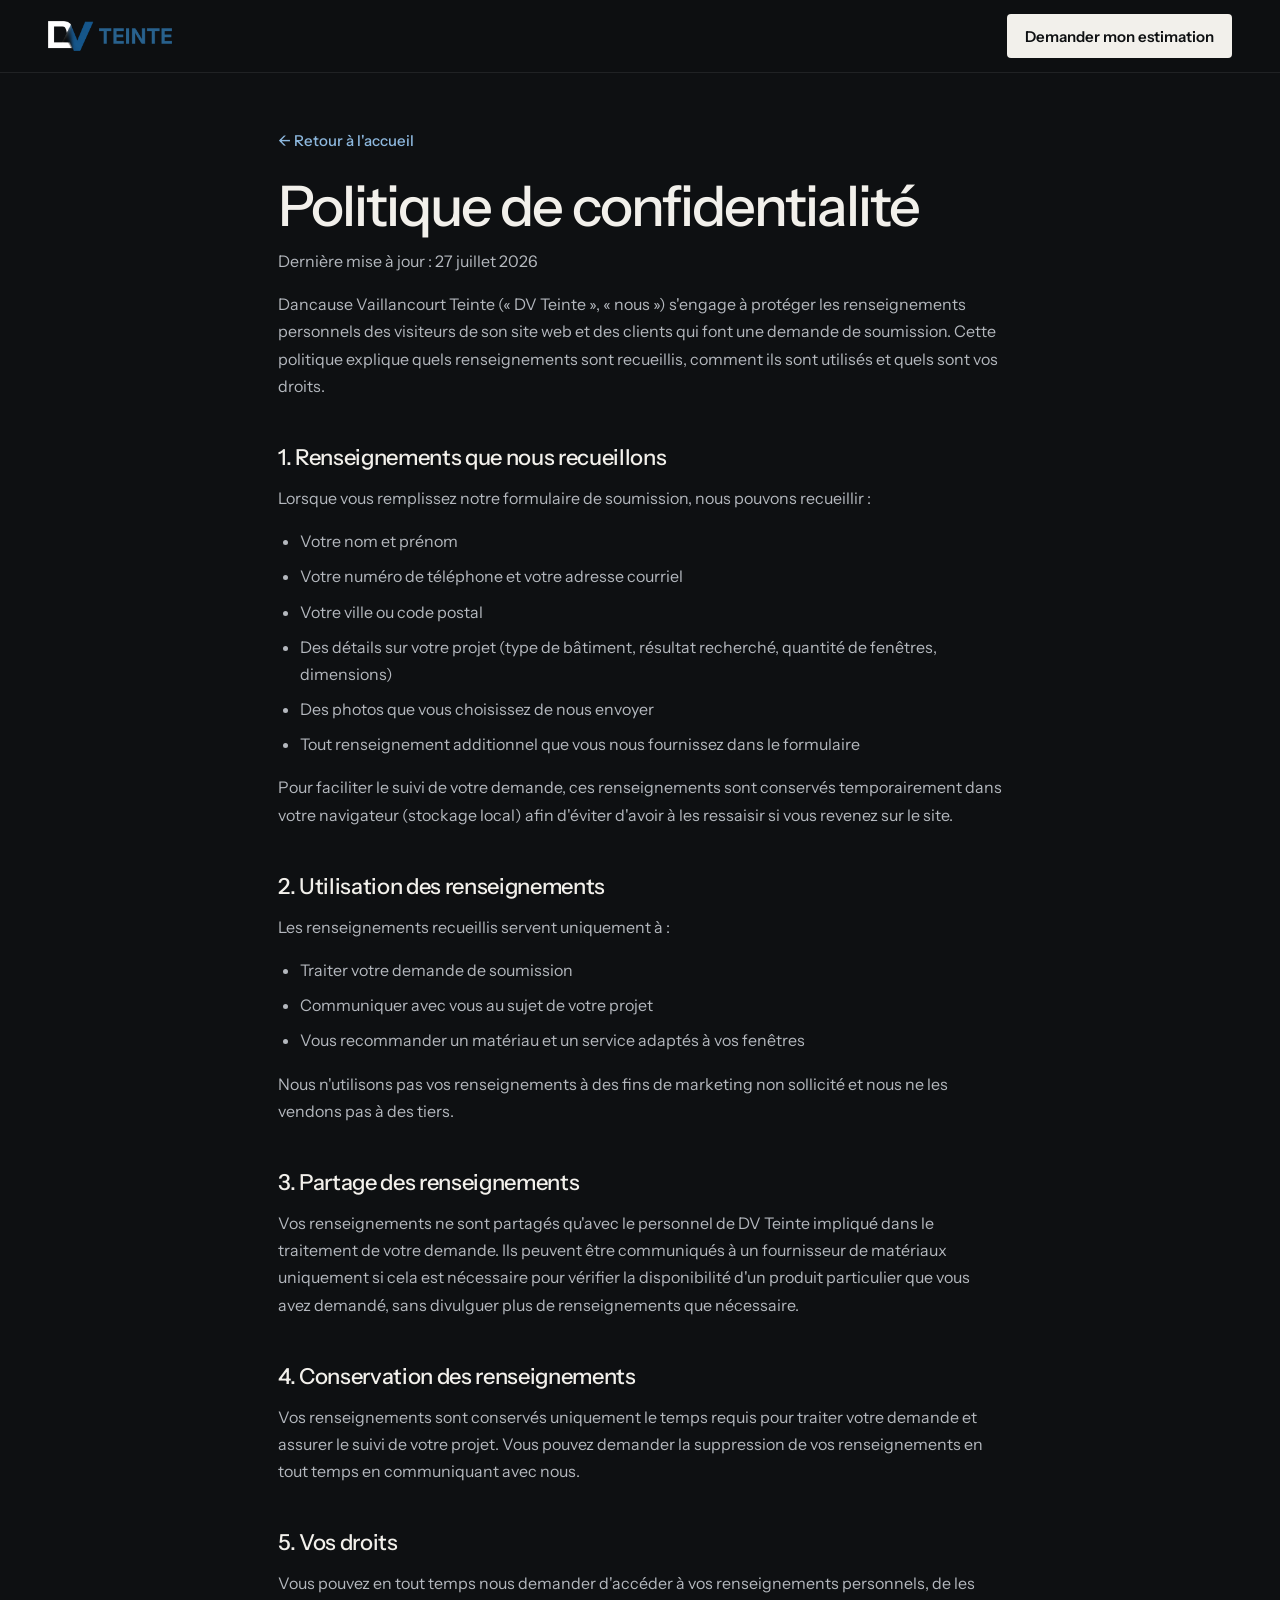
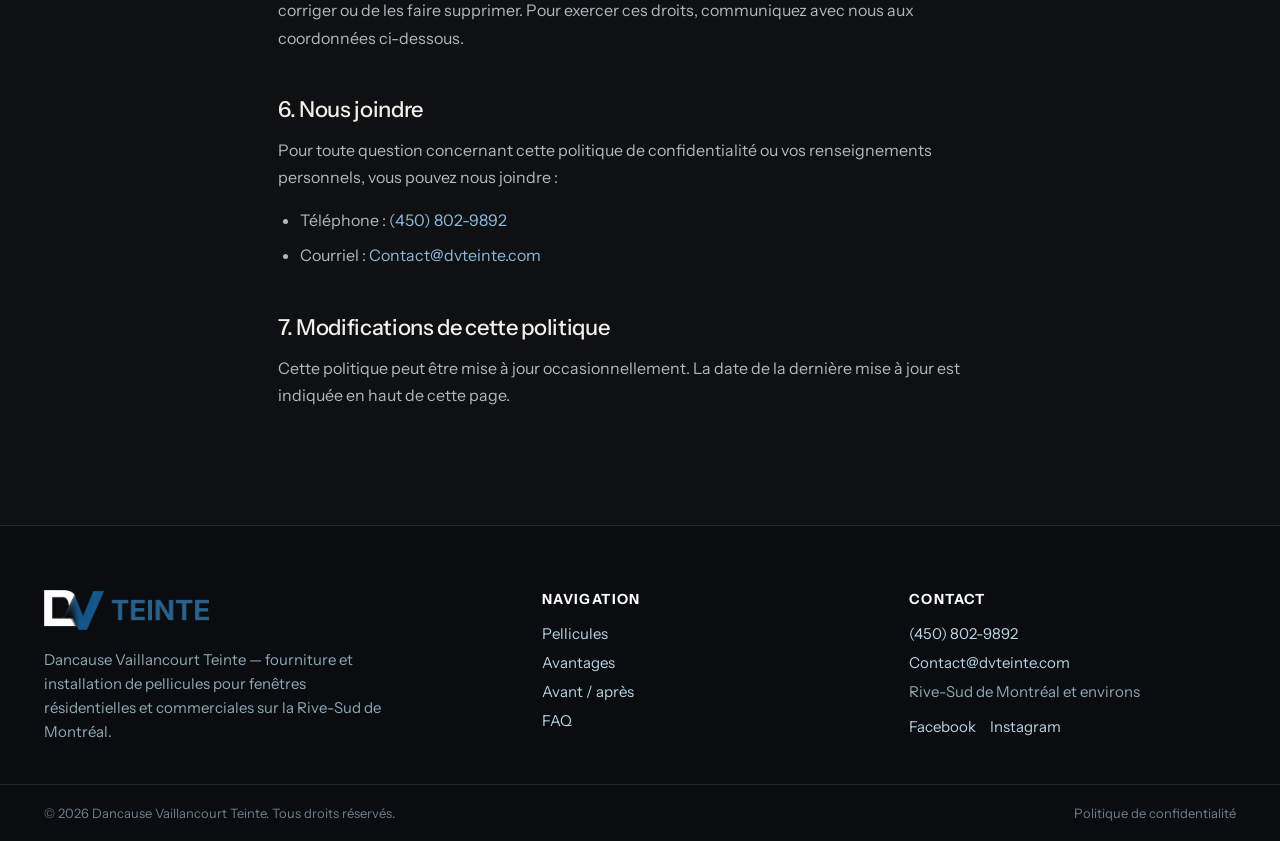
==== commit adc5d1a0: "Nouveau logo (en-tête, footer et page de confidentialité) Co-Authored-By: Claude Sonnet 5.5 <noreply" ====
--- a/politique-de-confidentialite.html
+++ b/politique-de-confidentialite.html
@@ -29,7 +29,7 @@
 </head>
 <body>
 <div id="top">
-<header class="hdr is-solid is-line"><div class="hdr-in"><a href="index.html" aria-label="DV Teinte — accueil" class="hdr-logo"><img src="./assets/logo-dvteinte.png" alt="DV Teinte" width="110" height="35" /></a><div class="hdr-actions"><a href="index.html#estimation" class="hdr-cta"><span class="cta-long">Demander mon estimation</span><span class="cta-short">Estimation</span></a></div></div></header>
+<header class="hdr is-solid is-line"><div class="hdr-in"><a href="index.html" aria-label="DV Teinte — accueil" class="hdr-logo"><img src="./assets/logo-dv-teinte.png" alt="DV Teinte" width="115" height="28" /></a><div class="hdr-actions"><a href="index.html#formulaire" class="hdr-cta"><span class="cta-long">Demander mon estimation</span><span class="cta-short">Estimation</span></a></div></div></header>
 
 <main class="policy-wrap">
     <a href="index.html" class="policy-back">← Retour à l'accueil</a>
@@ -82,7 +82,7 @@
 <footer class="site-footer">
     <div class="footer-wrap footer-grid">
       <div>
-        <img src="./assets/logo-dvteinte.png" alt="DV Teinte" class="footer-logo" />
+        <img src="./assets/logo-dv-teinte.png" alt="DV Teinte" class="footer-logo" />
         <p class="footer-desc">Dancause Vaillancourt Teinte — fourniture et installation de pellicules pour fenêtres résidentielles et commerciales sur la Rive-Sud de Montréal.</p>
       </div>
       <div>
--- a/styles.css
+++ b/styles.css
@@ -17,6 +17,7 @@
 
 #top{background:#0E1012;min-height:100vh;overflow-x:clip;}
 section[id]{scroll-margin-top:72px;}
+#formulaire{scroll-margin-top:88px;}
 
 /* ===== Briques communes ===== */
 .stack-18{display:flex;flex-direction:column;gap:18px;}
@@ -41,7 +42,7 @@
 .hdr.is-line{border-bottom-color:rgba(255,255,255,.08);}
 .hdr-in{max-width:1320px;margin:0 auto;padding:0 clamp(18px,4vw,48px);height:72px;display:flex;align-items:center;justify-content:space-between;gap:24px;}
 .hdr-logo{display:flex;align-items:center;flex-shrink:0;}
-.hdr-logo img{height:28px;width:auto;filter:brightness(0) invert(1);}
+.hdr-logo img{height:30px;width:auto;}
 .hdr-nav{display:none;align-items:center;gap:32px;}
 .hdr-nav a{color:#C4C7CC;font-size:15px;font-weight:500;white-space:nowrap;}
 .hdr-nav a:hover{color:#fff;}
@@ -238,7 +239,7 @@
 .site-footer{background:#0A0C10;color:#B8D4E3;border-top:1px solid rgba(184,212,227,.12);}
 .footer-wrap{max-width:1240px;margin:0 auto;}
 .footer-grid{padding:64px 24px 40px;display:grid;grid-template-columns:1.4fr 1fr 1fr;gap:40px;}
-.footer-logo{height:40px;width:auto;margin-bottom:18px;filter:brightness(0) invert(1);}
+.footer-logo{height:40px;width:auto;margin-bottom:18px;}
 .footer-desc{font-size:15px;line-height:1.6;max-width:340px;color:#8fa8b6;}
 .footer-grid h4{color:#fff;font-size:14px;letter-spacing:.1em;text-transform:uppercase;margin-bottom:16px;}
 .footer-links{display:flex;flex-direction:column;gap:10px;font-size:15px;}
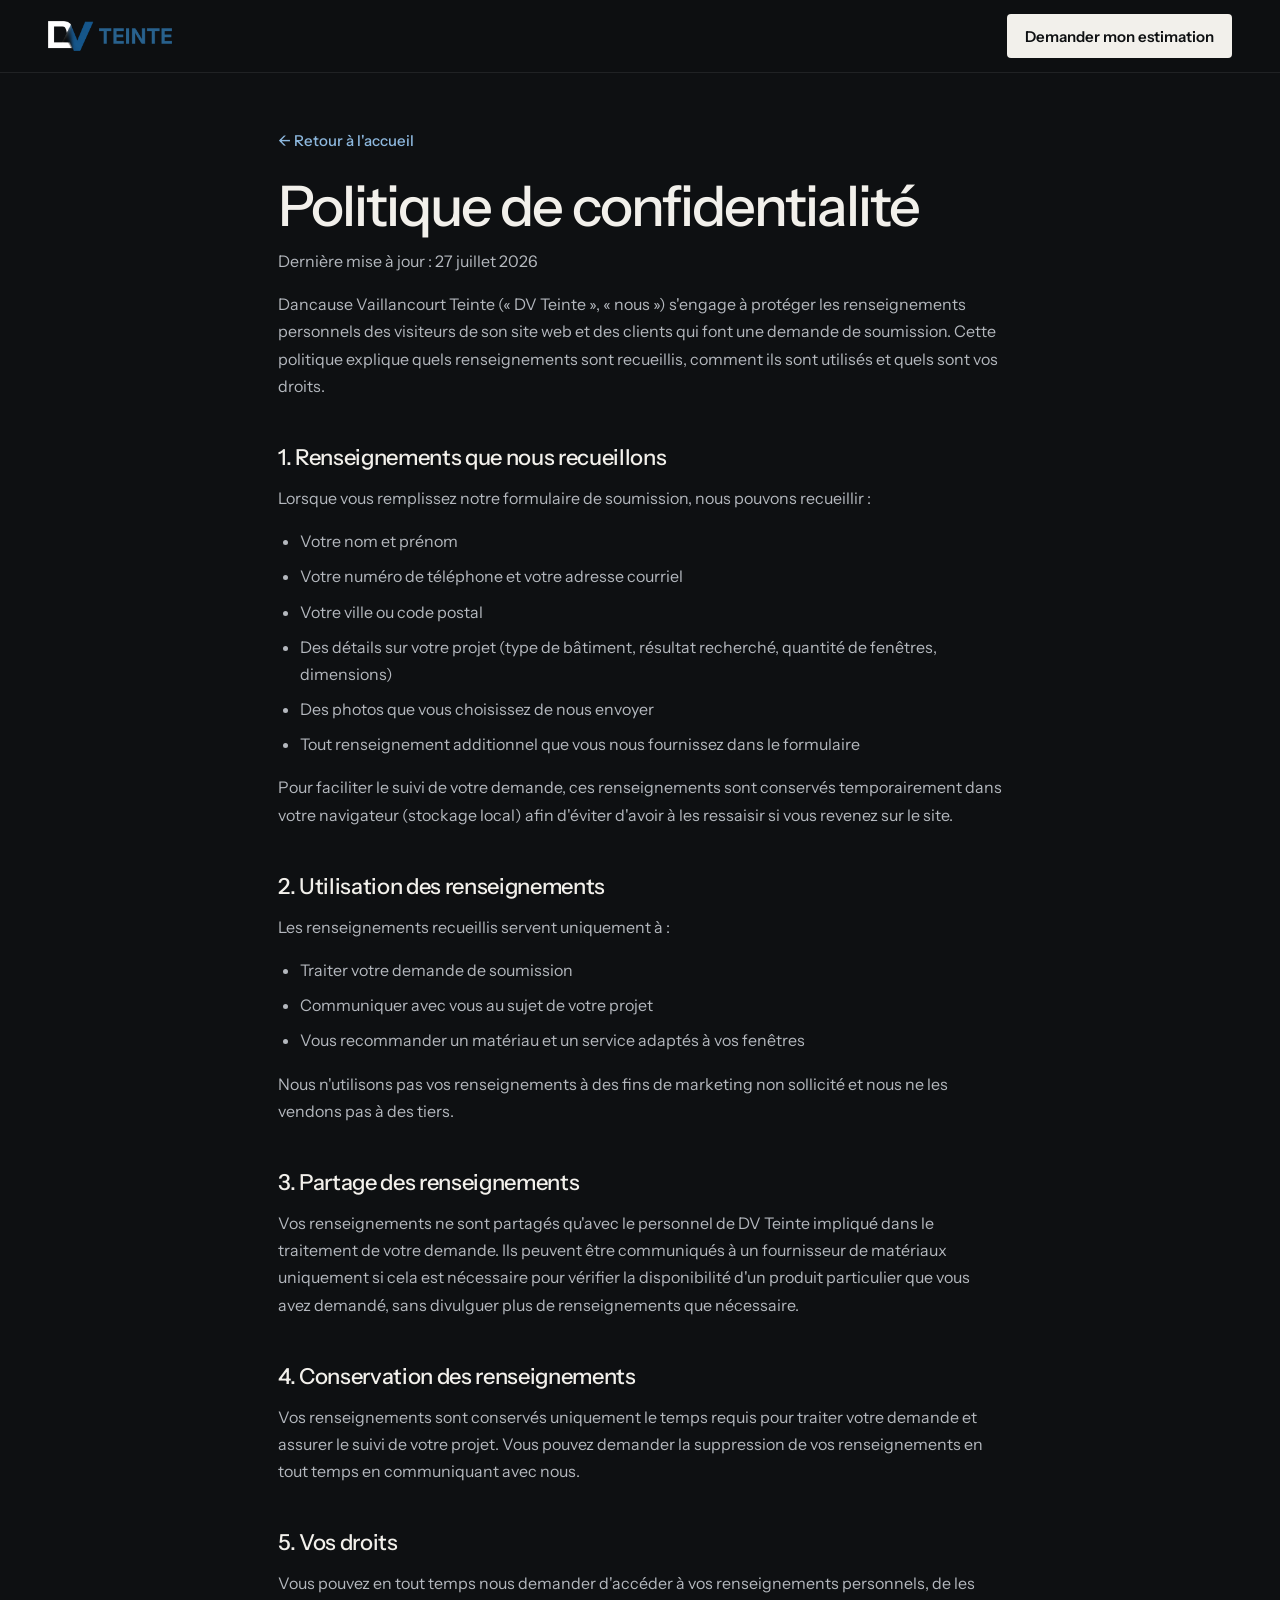
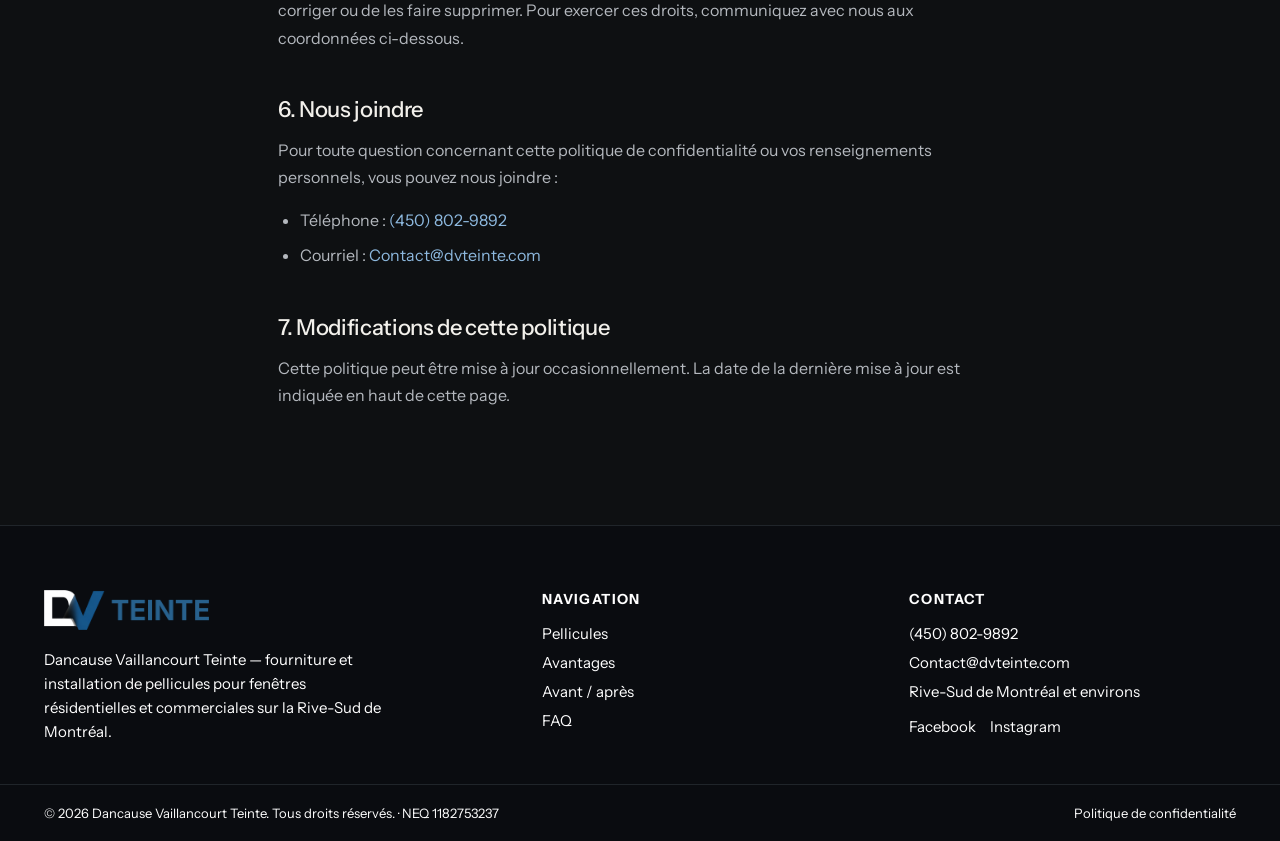
==== commit 9c5e735d: "Footer : ajout du NEQ 1182753237 Co-Authored-By: Claude Sonnet 5.5 <noreply@anthropic.com>" ====
--- a/politique-de-confidentialite.html
+++ b/politique-de-confidentialite.html
@@ -109,7 +109,7 @@
     </div>
     <div class="footer-bottom">
       <div class="footer-wrap footer-bottom-inner">
-        <span>© 2026 Dancause Vaillancourt Teinte. Tous droits réservés.</span>
+        <span>© 2026 Dancause Vaillancourt Teinte. Tous droits réservés. · NEQ 1182753237</span>
         <a href="politique-de-confidentialite.html">Politique de confidentialité</a>
       </div>
     </div>
--- a/styles.css
+++ b/styles.css
@@ -1,3 +1,4 @@
+:root{--gx:clamp(18px,4vw,48px);}
 /* DV Teinte — version premium (v4)
    Fond #0E1012 · Surface #16191C · Texte #F2F0EB · Bleu #2E6CA0 / #5B9AD0 · Accent #8DB8DE
    Police : Instrument Sans */
@@ -22,12 +23,11 @@
 /* ===== Briques communes ===== */
 .stack-18{display:flex;flex-direction:column;gap:18px;}
 .stack-22{display:flex;flex-direction:column;gap:22px;}
-.stack-28{display:flex;flex-direction:column;gap:28px;}
 .eyebrow{font-size:13px;letter-spacing:.14em;text-transform:uppercase;color:#8DB8DE;font-weight:600;}
 .h2{font-size:clamp(36px,4.6vw,64px);line-height:1;font-weight:500;letter-spacing:-.035em;}
 .lede{font-size:17px;line-height:1.6;color:#B4B8BE;max-width:40ch;}
 .wrap-1320{max-width:1320px;margin:0 auto;}
-.pad-sec{padding:clamp(72px,10vw,140px) clamp(18px,4vw,48px);}
+.pad-sec{padding:clamp(72px,10vw,140px) var(--gx);}
 .btn-blue{display:flex;align-items:center;gap:14px;height:58px;padding:0 26px;background:#2E6CA0;color:#fff;border-radius:4px;font-weight:600;font-size:17px;transition:background .2s;}
 .btn-blue:hover{background:#3A7DB5;color:#fff;}
 .btn-mt{align-self:flex-start;padding:0 24px;height:56px;font-size:16px;margin-top:8px;}
@@ -40,7 +40,7 @@
 .hdr{position:fixed;top:0;left:0;right:0;z-index:100;background:rgba(14,16,18,0);border-bottom:1px solid rgba(255,255,255,0);transition:background .3s,border-color .3s;}
 .hdr.is-solid{background:rgba(14,16,18,.96);}
 .hdr.is-line{border-bottom-color:rgba(255,255,255,.08);}
-.hdr-in{max-width:1320px;margin:0 auto;padding:0 clamp(18px,4vw,48px);height:72px;display:flex;align-items:center;justify-content:space-between;gap:24px;}
+.hdr-in{max-width:1320px;margin:0 auto;padding:0 var(--gx);height:72px;display:flex;align-items:center;justify-content:space-between;gap:24px;}
 .hdr-logo{display:flex;align-items:center;flex-shrink:0;}
 .hdr-logo img{height:30px;width:auto;}
 .hdr-nav{display:none;align-items:center;gap:32px;}
@@ -52,7 +52,7 @@
 .cta-long{display:none;}
 .hdr-burger{width:44px;height:44px;border:1px solid rgba(255,255,255,.18);background:transparent;border-radius:4px;display:flex;flex-direction:column;align-items:center;justify-content:center;gap:5px;cursor:pointer;}
 .hdr-burger span{width:18px;height:1.5px;background:#F2F0EB;}
-.hdr-mobile{background:#0E1012;border-top:1px solid rgba(255,255,255,.08);padding:8px clamp(18px,4vw,48px) 20px;display:flex;flex-direction:column;}
+.hdr-mobile{background:#0E1012;border-top:1px solid rgba(255,255,255,.08);padding:8px var(--gx) 20px;display:flex;flex-direction:column;}
 .hdr-mobile a{color:#F2F0EB;font-size:20px;font-weight:500;padding:16px 0;border-bottom:1px solid rgba(255,255,255,.08);}
 
 /* ===== Hero (mobile d’abord) ===== */
@@ -72,66 +72,8 @@
 .hero-cta .btn-blue{justify-content:center;height:56px;gap:12px;padding:0;}
 .hero-tag{font-size:12px;letter-spacing:.06em;text-transform:uppercase;color:#9A9FA5;font-weight:500;text-align:center;}
 
-/* ===== Intimité ===== */
-.sec-line{border-top:1px solid rgba(255,255,255,.08);}
-.intim-head{max-width:1320px;margin:0 auto;padding:clamp(72px,10vw,140px) clamp(18px,4vw,48px) clamp(36px,4vw,56px);display:grid;grid-template-columns:repeat(auto-fit,minmax(min(100%,420px),1fr));gap:24px 64px;align-items:end;}
-.intim-note{font-size:15px;line-height:1.6;color:#8B9096;max-width:44ch;}
-.intim-grid{display:grid;grid-template-columns:repeat(auto-fit,minmax(min(100%,420px),1fr));gap:2px;}
-.intim-fig{position:relative;aspect-ratio:1/1;max-height:88vh;width:100%;overflow:hidden;background:#16191C;}
-.intim-fig img{width:100%;height:100%;object-fit:cover;}
-.intim-fig figcaption{position:absolute;left:0;right:0;bottom:0;padding:clamp(20px,3vw,36px);background:linear-gradient(0deg,rgba(14,16,18,.88) 0%,rgba(14,16,18,0) 100%);display:flex;flex-direction:column;gap:8px;}
-.fig-eyebrow{font-size:12px;letter-spacing:.14em;text-transform:uppercase;font-weight:600;color:#8DB8DE;}
-.fig-title{font-size:clamp(20px,2vw,28px);font-weight:500;line-height:1.2;letter-spacing:-.015em;color:#fff;}
-
-/* ===== Problèmes réglés ===== */
-.problems-title{max-width:16ch;margin-bottom:clamp(40px,5vw,72px);}
-.cols-3{display:grid;grid-template-columns:minmax(0,1fr);gap:0 48px;}
-.prob{border-top:1px solid rgba(255,255,255,.14);padding:24px 0 36px;display:flex;flex-direction:column;gap:16px;}
-.prob-head{display:flex;justify-content:space-between;align-items:baseline;}
-.prob-head h3{font-size:24px;font-weight:500;letter-spacing:-.015em;}
-.prob-head span{font-size:13px;color:#6F747B;font-weight:500;}
-.prob p{font-size:17px;line-height:1.55;color:#B4B8BE;max-width:32ch;}
-
-/* ===== Profitez davantage ===== */
-.life{position:relative;min-height:min(92vh,820px);display:flex;align-items:flex-end;overflow:hidden;background:#16191C;}
-.life > img{position:absolute;inset:0;width:100%;height:100%;object-fit:cover;object-position:center 45%;}
-.life-shade{position:absolute;inset:0;background:linear-gradient(0deg,rgba(14,16,18,.94) 0%,rgba(14,16,18,.55) 45%,rgba(14,16,18,.1) 100%);}
-.life-in{position:relative;width:100%;max-width:1320px;margin:0 auto;padding:clamp(120px,16vw,220px) clamp(18px,4vw,48px) clamp(48px,6vw,80px);display:grid;grid-template-columns:repeat(auto-fit,minmax(min(100%,420px),1fr));gap:36px 64px;align-items:end;}
-.life-title{color:#fff;max-width:14ch;}
-.life-list{list-style:none;margin:0;padding:0;display:flex;flex-direction:column;}
-.life-list li{padding:14px 0;border-top:1px solid rgba(255,255,255,.18);font-size:clamp(17px,1.5vw,20px);font-weight:500;color:#fff;letter-spacing:-.01em;}
-
-/* ===== Avant / après ===== */
-.ba-sec{max-width:1320px;margin:0 auto;padding:clamp(72px,10vw,140px) clamp(18px,4vw,48px);display:grid;grid-template-columns:repeat(auto-fit,minmax(min(100%,400px),1fr));gap:clamp(36px,6vw,96px);align-items:center;}
-.ba{position:relative;width:100%;max-width:min(560px,calc(84vh * 0.8));justify-self:center;aspect-ratio:4/5;overflow:hidden;border-radius:4px;user-select:none;-webkit-user-select:none;background:#16191C;touch-action:pan-y;}
-.ba img{position:absolute;inset:0;width:100%;height:100%;object-fit:cover;object-position:center 40%;}
-.ba-clip{position:absolute;inset:0;clip-path:inset(0 50% 0 0);}
-.ba-line{position:absolute;top:0;bottom:0;left:50%;width:2px;margin-left:-1px;background:#fff;pointer-events:none;}
-.ba-knob{position:absolute;top:50%;left:50%;transform:translate(-50%,-50%);width:48px;height:48px;border-radius:50%;background:#fff;color:#0E1012;display:flex;align-items:center;justify-content:center;font-size:18px;font-weight:600;letter-spacing:2px;pointer-events:none;}
-.ba-tag{position:absolute;top:14px;color:#fff;font-size:12px;font-weight:600;letter-spacing:.14em;padding:7px 11px;border-radius:3px;pointer-events:none;}
-.ba-tag-l{left:14px;background:rgba(14,16,18,.8);}
-.ba-tag-r{right:14px;background:#2E6CA0;}
-.ba input[type=range]{position:absolute;inset:0;width:100%;height:100%;opacity:0;cursor:ew-resize;margin:0;}
-
-/* ===== Comment ça marche ===== */
-.how{background:#15181B;border-top:1px solid rgba(255,255,255,.06);border-bottom:1px solid rgba(255,255,255,.06);}
-.how-title{margin-bottom:clamp(40px,5vw,72px);}
-.steps{list-style:none;margin:0;padding:0;display:grid;grid-template-columns:repeat(auto-fit,minmax(min(100%,230px),1fr));gap:0 40px;}
-.steps li{display:flex;flex-direction:column;gap:12px;border-top:1px solid rgba(255,255,255,.14);padding:22px 0 32px;}
-.step-n{font-size:14px;font-weight:600;color:#8DB8DE;}
-.steps h3{font-size:21px;font-weight:500;letter-spacing:-.015em;}
-.steps p{font-size:15px;line-height:1.55;color:#9A9FA5;max-width:28ch;}
-.how-sub{margin-top:clamp(64px,8vw,112px);display:flex;flex-direction:column;gap:12px;margin-bottom:clamp(32px,4vw,48px);}
-.how-sub h3{font-size:clamp(28px,3.4vw,44px);line-height:1.05;font-weight:500;letter-spacing:-.03em;}
-.how-sub p{font-size:17px;line-height:1.6;color:#B4B8BE;max-width:52ch;}
-.cards-gap{gap:16px;}
-.how-card{background:#1B1F23;border:1px solid rgba(255,255,255,.08);border-radius:6px;padding:clamp(24px,2.6vw,36px);display:flex;flex-direction:column;gap:18px;}
-.how-ico{width:64px;height:64px;border-radius:50%;border:1px solid rgba(91,154,208,.35);display:flex;align-items:center;justify-content:center;}
-.how-card h4{font-size:21px;font-weight:500;letter-spacing:-.015em;line-height:1.25;}
-.how-card p{font-size:15px;line-height:1.6;color:#9A9FA5;}
-
 /* ===== Avis Google ===== */
-.rev-sec{max-width:1320px;margin:0 auto;padding:clamp(72px,10vw,140px) clamp(18px,4vw,48px) 0;}
+.rev-sec{max-width:1320px;margin:0 auto;padding:clamp(72px,10vw,140px) var(--gx) 0;}
 .rev-head{display:flex;flex-wrap:wrap;justify-content:space-between;align-items:flex-end;gap:24px;margin-bottom:clamp(36px,4vw,56px);}
 .rev-badge{display:flex;align-items:center;gap:16px;color:#F2F0EB;padding:14px 18px;border:1px solid rgba(255,255,255,.14);border-radius:4px;}
 .rev-badge:hover{border-color:rgba(255,255,255,.4);color:#fff;}
@@ -158,12 +100,8 @@
 .rev-arrows button:hover{border-color:#fff;}
 
 /* ===== Formulaire d’estimation ===== */
-.est-sec{max-width:1320px;margin:0 auto;padding:clamp(72px,10vw,140px) clamp(18px,4vw,48px);display:grid;grid-template-columns:repeat(auto-fit,minmax(min(100%,400px),1fr));gap:clamp(40px,6vw,96px);align-items:start;}
+.est-sec{max-width:1320px;margin:0 auto;padding:clamp(72px,10vw,140px) var(--gx);display:grid;grid-template-columns:repeat(auto-fit,minmax(min(100%,400px),1fr));gap:clamp(40px,6vw,96px);align-items:start;}
 .est-promo{display:flex;align-items:center;gap:10px;font-size:15px;font-weight:500;color:#F2F0EB;}
-.why{margin-top:20px;}
-.why h3{font-size:13px;letter-spacing:.14em;text-transform:uppercase;color:#8DB8DE;font-weight:600;margin-bottom:6px;}
-.why ul{list-style:none;margin:0;padding:0;}
-.why li{padding:14px 0;border-bottom:1px solid rgba(255,255,255,.1);font-size:16px;line-height:1.45;color:#E2E0DB;}
 .est-call{font-size:15px;color:#9A9FA5;}
 .est-call a{font-weight:600;color:#F2F0EB;border-bottom:1px solid rgba(242,240,235,.35);}
 .est-card{background:#16191C;border:1px solid rgba(255,255,255,.1);border-radius:6px;position:relative;}
@@ -219,7 +157,7 @@
 
 /* ===== FAQ ===== */
 .faq-sec{border-top:1px solid rgba(255,255,255,.08);}
-.faq-in{max-width:1320px;margin:0 auto;padding:clamp(72px,10vw,140px) clamp(18px,4vw,48px);display:grid;grid-template-columns:repeat(auto-fit,minmax(min(100%,360px),1fr));gap:32px clamp(40px,6vw,96px);align-items:start;}
+.faq-in{max-width:1320px;margin:0 auto;padding:clamp(72px,10vw,140px) var(--gx);display:grid;grid-template-columns:repeat(auto-fit,minmax(min(100%,360px),1fr));gap:32px clamp(40px,6vw,96px);align-items:start;}
 .faq-list{border-top:1px solid rgba(255,255,255,.14);}
 .faq-item{border-bottom:1px solid rgba(255,255,255,.14);}
 .faq-item h3{margin:0;font-size:inherit;font-weight:inherit;}
@@ -231,26 +169,26 @@
 .final{position:relative;overflow:hidden;background:#16191C;}
 .final > img{position:absolute;inset:0;width:100%;height:100%;object-fit:cover;object-position:center 30%;opacity:.35;}
 .final-shade{position:absolute;inset:0;background:linear-gradient(90deg,rgba(14,16,18,.95) 0%,rgba(14,16,18,.7) 60%,rgba(14,16,18,.5) 100%);}
-.final-in{position:relative;max-width:1320px;margin:0 auto;padding:clamp(88px,12vw,180px) clamp(18px,4vw,48px);display:flex;flex-direction:column;gap:26px;align-items:flex-start;}
+.final-in{position:relative;max-width:1320px;margin:0 auto;padding:clamp(88px,12vw,180px) var(--gx);display:flex;flex-direction:column;gap:26px;align-items:flex-start;}
 .final-title{font-size:clamp(40px,6vw,84px);line-height:.98;letter-spacing:-.04em;max-width:15ch;text-wrap:balance;color:#fff;}
 .final-p{font-size:18px;line-height:1.6;color:#C4C7CC;max-width:44ch;}
 
 /* ===== Pied de page (identique à l’ancien site) ===== */
-.site-footer{background:#0A0C10;color:#B8D4E3;border-top:1px solid rgba(184,212,227,.12);}
+.site-footer{background:#0A0C10;color:#fff;border-top:1px solid rgba(184,212,227,.12);}
 .footer-wrap{max-width:1240px;margin:0 auto;}
 .footer-grid{padding:64px 24px 40px;display:grid;grid-template-columns:1.4fr 1fr 1fr;gap:40px;}
 .footer-logo{height:40px;width:auto;margin-bottom:18px;}
-.footer-desc{font-size:15px;line-height:1.6;max-width:340px;color:#8fa8b6;}
+.footer-desc{font-size:15px;line-height:1.6;max-width:340px;color:#fff;}
 .footer-grid h4{color:#fff;font-size:14px;letter-spacing:.1em;text-transform:uppercase;margin-bottom:16px;}
 .footer-links{display:flex;flex-direction:column;gap:10px;font-size:15px;}
-.footer-links a{color:#B8D4E3;}
-.footer-links a:hover{color:#fff;}
-.footer-muted{color:#8fa8b6;}
+.footer-links a{color:#fff;}
+.footer-links a:hover{color:#fff;text-decoration:underline;text-underline-offset:3px;}
+.footer-muted{color:#fff;}
 .footer-social{display:flex;gap:14px;margin-top:6px;}
 .footer-bottom{border-top:1px solid rgba(184,212,227,.12);}
-.footer-bottom-inner{padding:20px 24px;display:flex;flex-wrap:wrap;gap:12px;justify-content:space-between;font-size:13px;color:#6b7f8c;}
-.footer-bottom-inner a{color:#6b7f8c;}
-.footer-bottom-inner a:hover{color:#B8D4E3;}
+.footer-bottom-inner{padding:20px 24px;display:flex;flex-wrap:wrap;gap:12px;justify-content:space-between;font-size:13px;color:#fff;}
+.footer-bottom-inner a{color:#fff;}
+.footer-bottom-inner a:hover{color:#fff;text-decoration:underline;text-underline-offset:3px;}
 
 /* ===== Barre collante (mobile) ===== */
 .sticky-bar{position:fixed;left:0;right:0;bottom:0;z-index:90;background:rgba(14,16,18,.96);border-top:1px solid rgba(255,255,255,.1);padding:10px 16px calc(10px + env(safe-area-inset-bottom));display:none;}
@@ -259,7 +197,7 @@
 .sticky-bar a:hover{background:#3A7DB5;color:#fff;}
 
 /* ===== Politique de confidentialité ===== */
-.policy-wrap{max-width:820px;margin:0 auto;padding:130px clamp(18px,4vw,48px) 100px;}
+.policy-wrap{max-width:820px;margin:0 auto;padding:130px var(--gx) 100px;}
 .policy-back{display:inline-flex;align-items:center;gap:8px;font-size:15px;font-weight:500;color:#8DB8DE;margin-bottom:28px;}
 .policy-wrap h1{font-size:clamp(34px,4.6vw,56px);line-height:1;font-weight:500;letter-spacing:-.035em;margin-bottom:14px;}
 .policy-updated{font-size:14px;color:#7D8288;margin-bottom:48px;}
@@ -284,21 +222,455 @@
   .cta-long{display:inline;}
   .cta-short{display:none;}
   .sticky-bar,.sticky-bar.is-on{display:none;}
-  .cols-3{grid-template-columns:repeat(3,minmax(0,1fr));}
-
-  .hero{display:grid;grid-template-columns:repeat(2,minmax(0,1fr));align-items:stretch;min-height:min(100vh,960px);background:transparent;overflow:visible;}
-  .hero-shade{display:none;}
-  .hero-media{position:relative;inset:auto;grid-column:2;grid-row:1;min-height:min(70vh,640px);background:#16191C;}
-  .hero-media img{object-position:center 30%;}
-  .hero-label{display:block;position:absolute;left:18px;bottom:18px;font-size:12px;letter-spacing:.12em;text-transform:uppercase;font-weight:600;color:#fff;background:rgba(14,16,18,.72);padding:8px 12px;border-radius:3px;}
-  .hero-text{grid-column:1;grid-row:1;justify-content:center;gap:28px;padding:clamp(110px,14vw,160px) clamp(18px,5vw,72px) clamp(48px,6vw,80px);max-width:720px;justify-self:end;width:100%;}
-  .promo-pill{color:#F2F0EB;font-size:14px;padding:8px 14px 8px 10px;background:none;border-color:rgba(141,184,222,.35);}
+
+}
+
+/* Formulaire 4 étapes : transitions, cibles tactiles */
+.opt-label{color:#7D8288;font-weight:400;}
+.est-step.step-in{animation:stepIn .28s ease both;}
+.est-step.step-in-back{animation:stepInBack .28s ease both;}
+@keyframes stepIn{from{opacity:0;transform:translateX(14px);}to{opacity:1;transform:none;}}
+@keyframes stepInBack{from{opacity:0;transform:translateX(-14px);}to{opacity:1;transform:none;}}
+@media (prefers-reduced-motion:reduce){.est-step.step-in,.est-step.step-in-back{animation:none;}}
+@media (max-width:1079px){.opt{min-height:62px;font-size:17px;}.est-body{padding-top:26px;}}
+
+/* Page de confirmation */
+.est-thanks{align-items:center;text-align:center;gap:18px;}
+.est-thanks h3{font-size:clamp(26px,6vw,34px);line-height:1.15;}
+.est-thanks p{max-width:30ch;}
+.est-thanks .thanks-lead{font-size:18px;color:#E2E0DB;}
+.thanks-number{width:100%;max-width:440px;padding:clamp(22px,6vw,32px) 12px;background:#F2F0EB;color:#0E1012;border:3px solid #5B9AD0;border-radius:8px;font-size:clamp(38px,11.5vw,56px);font-weight:700;letter-spacing:-.02em;line-height:1;white-space:nowrap;text-align:center;}
+.est-thanks .thanks-tip{font-size:16px;font-weight:500;color:#8DB8DE;}
+
+/* Hero : bouton téléphone sous le bouton d'estimation */
+.hero-cta .btn-tel{display:flex;align-items:center;justify-content:center;gap:10px;height:56px;border:1.5px solid rgba(242,240,235,.55);border-radius:4px;color:#F2F0EB;font-weight:600;font-size:17px;background:rgba(14,16,18,.35);transition:background .2s,border-color .2s;}
+.hero-cta .btn-tel:hover{background:rgba(242,240,235,.1);border-color:#F2F0EB;color:#fff;}
+@media (min-width:1080px){
+  .hero-cta{display:inline-flex;flex-direction:column;align-items:stretch;align-self:flex-start;gap:12px;min-width:300px;}
+  .hero-cta .btn-tel{height:58px;}
+}
+
+/* Hero : note Google au-dessus du bouton */
+.hero-rating{display:inline-flex;align-items:center;gap:10px;align-self:flex-start;margin-bottom:-6px;font-size:15px;color:#D6D8DB;}
+.hero-rating strong{color:#fff;font-weight:600;}
+.hero-rating .rev-stars{font-size:16px;}
+.hero-rating:hover span:last-child{text-decoration:underline;text-underline-offset:3px;}
+
+/* ===== Hero « Glass Reveal » : façade vitrée, caméra lente, reflets et ligne cyan ===== */
+.hero-media{overflow:hidden;isolation:isolate;}
+.hero-fx{position:absolute;inset:0;z-index:1;pointer-events:none;overflow:hidden;contain:strict;}
+.hero-fx i{position:absolute;display:block;}
+.fx-vignette{inset:0;background:radial-gradient(120% 95% at 50% 38%,transparent 52%,rgba(4,7,10,.55) 100%);}
+.fx-glare{top:-25%;bottom:-25%;left:0;opacity:0;background:linear-gradient(90deg,transparent,rgba(255,255,255,.13) 42%,rgba(190,236,255,.2) 50%,rgba(255,255,255,.06) 62%,transparent);}
+.fx-glare-a{width:40%;}
+.fx-glare-b{width:22%;}
+
+@media (prefers-reduced-motion:no-preference){
+  /* Image : fondu depuis le noir, puis travelling avant extrêmement lent */
+  .hero-media img{inset:-2%;width:104%;height:104%;will-change:scale,translate;
+    animation:heroEnter 2s cubic-bezier(.3,.6,.2,1) both,heroPush 46s cubic-bezier(.22,.5,.3,1) forwards;}
+  .hero-shade{animation:fadeIn 1.3s ease .5s both;}
+
+  /* Couches de verre (profondeur), reflets et ligne lumineuse */
+  .fx-glare-a{animation:glareA 17s cubic-bezier(.45,.05,.3,1) 2.4s infinite;}
+  .fx-glare-b{animation:glareB 23s cubic-bezier(.45,.05,.3,1) 6s infinite;}
+  .fx-vignette{animation:fadeIn 2s ease .6s both;}
+
+  /* Contenu existant : apparition synchronisée avec la révélation */
+  .hero-text .promo-pill{animation:riseIn .9s cubic-bezier(.16,.8,.2,1) .95s both;}
+  .hero-text .hero-p{animation:riseIn .9s cubic-bezier(.16,.8,.2,1) 1.5s both;}
+  .hero-text .hero-rating{animation:riseIn .9s cubic-bezier(.16,.8,.2,1) 1.62s both;}
+  .hero-text .hero-cta .btn-blue{animation:riseIn .9s cubic-bezier(.16,.8,.2,1) 1.72s both;}
+  .hero-text .hero-cta .btn-tel{animation:riseIn .9s cubic-bezier(.16,.8,.2,1) 1.82s both;}
+  .hero-text .hero-tag{animation:fadeIn 1s ease 2.05s both;}
+  .hero-label{animation:fadeIn 1s ease 2.1s both;}
+  .hdr{animation:dropIn .9s cubic-bezier(.16,.8,.2,1) 1.2s both;}
+}
+/* Mobile : on allège (moins de couches, reflets plus doux) */
+@media (max-width:1079px){
+  .fx-glare-b{display:none;}
+}
+@keyframes heroEnter{from{filter:brightness(.5);}to{filter:none;}}
+@keyframes heroPush{from{scale:1;}to{scale:1.09;}}
+@keyframes filmWipe{from{transform:translateX(0);}to{transform:translateX(101%);}}
+@keyframes glareA{0%{opacity:0;transform:translateX(-130%) skewX(-16deg);}8%{opacity:1;}55%{opacity:1;}62%,100%{opacity:0;transform:translateX(300%) skewX(-16deg);}}
+@keyframes glareB{0%{opacity:0;transform:translateX(420%) skewX(-16deg);}8%{opacity:.7;}55%{opacity:.7;}62%,100%{opacity:0;transform:translateX(-160%) skewX(-16deg);}}
+@keyframes riseIn{from{opacity:0;transform:translateY(34px);filter:blur(8px);}to{opacity:1;transform:none;filter:none;}}
+@keyframes fadeIn{from{opacity:0;}to{opacity:1;}}
+@keyframes dropIn{from{opacity:0;transform:translateY(-100%);}to{opacity:1;transform:none;}}
+
+
+.opt small{color:#8B9096;font-size:14px;font-weight:400;margin-left:8px;}
+.opt[aria-pressed="true"] small{color:#B4C9DC;}
+/* ===== Trouvez la bonne solution ===== */
+.solu-head{display:flex;flex-direction:column;gap:18px;margin-bottom:clamp(32px,4vw,56px);}
+.solu-title{font-size:clamp(38px,6vw,84px);line-height:.98;letter-spacing:-.04em;max-width:18ch;text-wrap:balance;}
+.solu-head .lede{max-width:46ch;}
+.solu-tabs{display:grid;grid-template-columns:minmax(0,1fr);gap:8px;}
+.solu-tabs button{display:flex;flex-direction:column;align-items:flex-start;gap:6px;text-align:left;width:100%;min-height:68px;padding:14px 18px;border-radius:4px;background:transparent;border:1px solid rgba(255,255,255,.14);border-left:3px solid rgba(255,255,255,.14);color:#8B9096;font:inherit;cursor:pointer;transition:background .2s,border-color .2s,color .2s;}
+.solu-tabs button:hover{color:#D6D8DB;border-color:rgba(255,255,255,.3);}
+.solu-label{font-size:12px;letter-spacing:.14em;text-transform:uppercase;font-weight:600;color:#6F747B;transition:color .2s;}
+.solu-q{font-size:clamp(17px,1.5vw,22px);font-weight:500;line-height:1.25;letter-spacing:-.015em;}
+.solu-tabs button[aria-selected="true"]{color:#fff;background:rgba(46,108,160,.16);border-color:rgba(91,154,208,.45);border-left-color:#5B9AD0;}
+.solu-tabs button[aria-selected="true"] .solu-label{color:#8DB8DE;}
+.solu-tabs button:focus-visible{outline:2px solid #8DB8DE;outline-offset:2px;}
+.solu-panels{margin-top:clamp(28px,4vw,48px);min-height:200px;}
+.solu-panel{display:grid;grid-template-columns:minmax(0,1fr);gap:28px 64px;align-items:start;}
+.solu-panel[hidden]{display:none;}
+.solu-panel.solu-in{animation:soluIn .38s cubic-bezier(.16,.8,.2,1) both;}
+.solu-statement{font-size:clamp(28px,4vw,52px);line-height:1.04;font-weight:500;letter-spacing:-.035em;color:#F2F0EB;max-width:16ch;text-wrap:balance;}
+.solu-points{list-style:none;margin:0;padding:0;}
+.solu-points li{display:flex;align-items:center;gap:14px;padding:15px 0;border-top:1px solid rgba(255,255,255,.14);font-size:clamp(17px,1.5vw,20px);font-weight:500;color:#D6D8DB;}
+.solu-points li::before{content:"";width:8px;height:8px;border-radius:50%;background:#5B9AD0;flex-shrink:0;}
+.solu-cta{margin-top:clamp(28px,4vw,44px);display:flex;flex-direction:column;gap:14px;}
+.solu-cta p{font-size:14px;line-height:1.5;color:#8B9096;max-width:44ch;}
+@keyframes soluIn{from{opacity:0;transform:translateY(12px);}to{opacity:1;transform:none;}}
+@media (prefers-reduced-motion:reduce){.solu-panel.solu-in{animation:none;}}
+@media (min-width:1080px){
+  .solu-tabs{grid-template-columns:repeat(3,minmax(0,1fr));gap:12px;}
+  .solu-tabs button{min-height:112px;padding:20px 22px;border-left-width:1px;border-top:3px solid rgba(255,255,255,.14);justify-content:space-between;}
+  .solu-tabs button[aria-selected="true"]{border-top-color:#5B9AD0;}
+  .solu-panel{grid-template-columns:minmax(0,1.1fr) minmax(0,1fr);align-items:center;}
+}
+/* ===== Démonstration : extérieur / intérieur / avec ou sans (section claire) ===== */
+.demo{--demo-blue:#295F8D;background:#F4F2EE;color:#0E1012;}
+.demo-anchor{display:block;height:0;scroll-margin-top:72px;}
+.demo-in{max-width:760px;margin:0 auto;padding:clamp(40px,5vw,64px) clamp(18px,4vw,32px);display:flex;flex-direction:column;align-items:center;text-align:center;gap:18px;}
+.demo-head{display:flex;flex-direction:column;gap:12px;align-items:center;}
+.demo-title{font-size:clamp(30px,4.6vw,52px);line-height:1.02;font-weight:500;letter-spacing:-.035em;color:#0E1012;text-wrap:balance;}
+.demo-sub{font-size:clamp(16px,1.6vw,18px);line-height:1.5;color:#4A4F55;max-width:44ch;}
+.demo-tabs{display:grid;grid-template-columns:repeat(3,minmax(0,1fr));gap:6px;width:100%;margin-top:4px;}
+.demo-tabs button{min-height:52px;padding:8px 6px;border-radius:4px;background:transparent;border:1px solid rgba(14,16,18,.22);color:#0E1012;font:inherit;font-size:14px;font-weight:500;line-height:1.2;cursor:pointer;transition:background .25s ease,border-color .25s ease,color .25s ease;}
+.demo-tabs button:hover{border-color:var(--demo-blue);}
+.demo-tabs button[aria-selected="true"]{background:var(--demo-blue);border-color:var(--demo-blue);color:#fff;font-weight:600;}
+.demo-tabs button:focus-visible,.demo-cta:focus-visible{outline:2px solid var(--demo-blue);outline-offset:3px;}
+.demo-frame{position:relative;width:100%;aspect-ratio:1/1;overflow:hidden;border-radius:4px;background:#E4E1DA;}
+.demo-view{position:absolute;inset:0;margin:0;opacity:0;visibility:hidden;transition:opacity .25s ease,visibility 0s linear .25s;}
+.demo-view.is-on{opacity:1;visibility:visible;transition:opacity .25s ease;}
+.demo-view img{width:100%;height:100%;object-fit:cover;display:block;}
+.demo-badge{position:absolute;top:12px;left:12px;background:rgba(255,255,255,.94);color:#0E1012;font-size:11px;font-weight:600;letter-spacing:.04em;padding:6px 10px;border-radius:3px;pointer-events:none;}
+.demo-captions{display:grid;width:100%;min-height:3em;}
+.demo-caption{grid-area:1/1;margin:0;font-size:clamp(16px,1.6vw,19px);line-height:1.45;font-weight:500;color:#0E1012;opacity:0;visibility:hidden;transition:opacity .25s ease,visibility 0s linear .25s;}
+.demo-caption.is-on{opacity:1;visibility:visible;transition:opacity .25s ease;}
+.demo-cta{display:flex;align-items:center;justify-content:center;width:100%;min-height:58px;padding:0 24px;border-radius:4px;background:var(--demo-blue);color:#fff;font-weight:600;font-size:17px;text-align:center;transition:background .2s ease;}
+.demo-cta:hover{background:#1F4A6E;color:#fff;}
+@media (prefers-reduced-motion:reduce){.demo-view,.demo-caption,.demo-tabs button{transition:none;}}
+@media (min-width:700px){
+  .demo-in{gap:24px;}
+  .demo-tabs{gap:8px;}
+  .demo-tabs button{font-size:16px;min-height:56px;}
+  .demo-frame{max-width:520px;}
+  .demo-cta{width:auto;min-width:420px;}
+}
+
+/* ===== Confiance : trois arguments concrets (section claire, compacte) ===== */
+.trust{--trust-blue:#295F8D;background:#F4F2EE;color:#0E1012;}
+.trust-in{max-width:1320px;margin:0 auto;padding:48px var(--gx);display:flex;flex-direction:column;align-items:flex-start;gap:12px;}
+.trust-title{font-size:clamp(30px,4.2vw,52px);line-height:1.02;font-weight:500;letter-spacing:-.035em;color:#0E1012;text-wrap:balance;}
+.trust-sub{font-size:clamp(16px,1.5vw,18px);line-height:1.5;color:#4A4F55;max-width:62ch;}
+.trust-cols{width:100%;display:grid;grid-template-columns:minmax(0,1fr);margin-top:12px;}
+.trust-item{display:flex;flex-direction:column;gap:6px;padding:20px 0;border-top:1px solid rgba(14,16,18,.16);}
+.trust-fig{margin:0;display:flex;align-items:baseline;gap:8px;color:var(--trust-blue);line-height:1;}
+.trust-fig:empty{display:none;}
+.trust-num{font-size:clamp(64px,9vw,88px);font-weight:600;letter-spacing:-.05em;}
+.trust-unit{font-size:clamp(22px,2.6vw,28px);font-weight:500;letter-spacing:-.02em;}
+.trust-item h3{font-size:clamp(19px,1.7vw,22px);line-height:1.2;font-weight:600;letter-spacing:-.015em;color:#0E1012;margin:0;}
+.trust-desc{margin:0;font-size:15px;line-height:1.5;color:#4A4F55;max-width:36ch;}
+.trust-link{align-self:flex-start;margin-top:4px;font-size:14px;font-weight:500;color:var(--trust-blue);border-bottom:1px solid rgba(41,95,141,.4);padding-bottom:1px;}
+.trust-link:hover{color:#1F4A6E;border-bottom-color:#1F4A6E;}
+.trust-note{margin:4px 0 0;font-size:14px;font-weight:600;color:var(--trust-blue);}
+.trust-cta{display:flex;align-items:center;justify-content:center;width:100%;min-height:56px;margin-top:8px;padding:0 28px;border-radius:4px;background:var(--trust-blue);color:#fff;font-weight:600;font-size:17px;text-align:center;transition:background .2s ease;}
+.trust-cta:hover{background:#1F4A6E;color:#fff;}
+.trust-link:focus-visible,.trust-cta:focus-visible{outline:2px solid var(--trust-blue);outline-offset:3px;}
+@media (min-width:1080px){
+  .trust-in{padding-top:72px;padding-bottom:72px;gap:12px;}
+  .trust-cols{grid-template-columns:repeat(3,minmax(0,1fr));grid-template-rows:auto auto auto auto;column-gap:0;margin-top:20px;}
+  .trust-item{display:grid;grid-row:span 4;grid-template-rows:subgrid;row-gap:8px;align-content:start;padding:8px 32px 0;border-top:0;border-left:1px solid rgba(14,16,18,.16);}
+  .trust-item:first-child{padding-left:0;border-left:0;}
+  .trust-item:last-child{padding-right:0;}
+  .trust-fig:empty{display:block;}
+  .trust-link,.trust-note{margin-top:0;justify-self:start;}
+  .trust-cta{width:auto;min-width:340px;margin-top:20px;}
+}
+
+/* ===== Comment ça fonctionne : trois étapes (section claire, compacte) ===== */
+.proc{--proc-blue:#295F8D;background:#F4F2EE;color:#0E1012;}
+.proc-in{max-width:1320px;margin:0 auto;padding:44px var(--gx);display:flex;flex-direction:column;align-items:flex-start;}
+.proc-title{font-size:clamp(30px,4.2vw,52px);line-height:1.02;font-weight:500;letter-spacing:-.035em;color:#0E1012;text-wrap:balance;}
+.proc-sub{margin:12px 0 0;font-size:clamp(16px,1.5vw,18px);line-height:1.5;color:#4A4F55;max-width:62ch;}
+.proc-steps{list-style:none;margin:28px 0 0;padding:0;width:100%;position:relative;display:flex;flex-direction:column;gap:24px;}
+/* mobile : ligne verticale discrète qui relie les numéros */
+.proc-steps::before{content:"";position:absolute;left:27px;top:26px;bottom:26px;width:1px;background:rgba(14,16,18,.2);}
+.proc-step{position:relative;display:grid;grid-template-columns:56px minmax(0,1fr);column-gap:16px;align-items:start;}
+.proc-num{display:flex;align-items:center;justify-content:center;width:56px;height:52px;background:#F4F2EE;font-size:34px;font-weight:600;letter-spacing:-.03em;line-height:1;color:var(--proc-blue);}
+.proc-body h3{margin:0;font-size:clamp(19px,1.7vw,22px);line-height:1.2;font-weight:700;letter-spacing:-.015em;color:#0E1012;padding-top:4px;}
+.proc-body p{margin:6px 0 0;font-size:15px;line-height:1.5;color:#4A4F55;max-width:44ch;}
+.proc-cta{display:flex;align-items:center;justify-content:center;width:100%;min-height:56px;margin-top:28px;padding:0 28px;border-radius:4px;background:var(--proc-blue);color:#fff;font-weight:600;font-size:17px;text-align:center;transition:background .2s ease;}
+.proc-cta:hover{background:#1F4A6E;color:#fff;}
+.proc-cta:focus-visible{outline:2px solid var(--proc-blue);outline-offset:3px;}
+@media (min-width:1080px){
+  .proc-in{padding-top:64px;padding-bottom:64px;}
+  .proc-steps{margin-top:36px;flex-direction:row;gap:0;}
+  .proc-steps::before{display:none;}
+  .proc-step{flex:1 1 0;min-width:0;display:flex;flex-direction:column;padding-right:40px;}
+  .proc-step:last-child{padding-right:0;}
+  /* grand numéro bleu + fine ligne horizontale qui relie les trois numéros */
+  .proc-num{width:auto;height:auto;justify-content:flex-start;background:none;font-size:64px;letter-spacing:-.05em;}
+  .proc-step:not(:last-child) .proc-num{display:flex;align-items:center;gap:20px;width:100%;}
+  .proc-step:not(:last-child) .proc-num::after{content:"";flex:1;height:1px;background:rgba(14,16,18,.2);}
+  .proc-body{margin-top:14px;}
+  .proc-body h3{padding-top:0;}
+  .proc-cta{width:auto;min-width:340px;margin-top:36px;}
+}
+
+/* ===== Optimisation mobile (≤ 1079 px) : page plus courte, textes plus courts ===== */
+.solu-mq{display:none;}
+.solu-statement{font-size:clamp(26px,3vw,38px);max-width:24ch;}
+.est-assure{margin:0;font-size:14px;line-height:1.5;color:#B4B8BE;}
+.rev-more{display:none;}
+@media (max-width:1079px){
+  :root{--gx:clamp(16px,5.1vw,28px);}
+
+  /* titres de section : 26 à 30 px, espace titre / paragraphe ≤ 12 px */
+  .solu-title,.demo-title,.trust-title,.proc-title,.rev-head .h2,.est-sec .h2,.faq-in .h2{font-size:clamp(26px,7.4vw,30px);line-height:1.08;letter-spacing:-.03em;}
+  .final-title{font-size:clamp(30px,8.2vw,36px);}
+  .lede,.solu-head .lede,.demo-sub,.trust-sub,.proc-sub{font-size:15px;line-height:1.5;}
+  .final-p{font-size:16px;}
+
+  /* espacement vertical entre sections : 40 à 48 px */
+  .pad-sec{padding-top:44px;padding-bottom:44px;}
+  .rev-sec{padding-top:44px;}
+  .rev-head{gap:16px;margin-bottom:20px;}
+  .est-sec{padding-top:44px;padding-bottom:44px;gap:24px;}
+  .faq-in{padding-top:44px;padding-bottom:44px;gap:16px;}
+  .final-in{padding-top:52px;padding-bottom:52px;gap:16px;}
+  .stack-18,.stack-22{gap:12px;}
+
+  /* hero : promesse, produit et CTA visibles plus vite */
+  .hero{min-height:0;}
+  .hero-text{padding-top:96px;padding-bottom:24px;gap:14px;}
+  .hero-text h1{margin:0;}
+  .hero-tag{text-transform:none;letter-spacing:0;font-size:12.5px;color:#B4B8BE;}
+
+  /* problèmes clients : trois onglets compacts, contenu du choix sélectionné seulement */
+  .solu-head{gap:10px;margin-bottom:20px;}
+  .solu-tabs{grid-template-columns:repeat(3,minmax(0,1fr));gap:6px;}
+  .solu-tabs button{min-height:48px;padding:8px 6px;align-items:center;justify-content:center;text-align:center;border-left:1px solid rgba(255,255,255,.14);}
+  .solu-tabs button[aria-selected="true"]{border-left-color:#5B9AD0;}
+  .solu-label{font-size:13px;letter-spacing:.02em;text-transform:none;font-weight:600;color:inherit;}
+  .solu-tabs button[aria-selected="true"] .solu-label{color:#fff;}
+  .solu-q,.solu-points{display:none;}
+  .solu-panels{margin-top:16px;min-height:0;}
+  .solu-panel{gap:8px;}
+  .solu-mq{display:block;margin:0;font-size:20px;line-height:1.25;font-weight:600;letter-spacing:-.015em;color:#fff;}
+  .solu-statement{font-size:16px;line-height:1.5;font-weight:400;letter-spacing:0;color:#B4B8BE;max-width:44ch;}
+  .solu-cta{margin-top:16px;gap:0;}
+  .solu-cta p{display:none;}
+
+  /* démonstration : la photo occupe l'essentiel de la section */
+  .demo-in{padding:44px var(--gx);gap:14px;}
+  .demo-head{gap:8px;}
+  .demo-frame{aspect-ratio:4/5;}
+  .demo-captions{min-height:2.9em;}
+  .demo-caption{font-size:15px;}
+  .demo-tabs button{min-height:48px;}
+
+  /* confiance : trois lignes compactes séparées par des traits fins */
+  .trust-in{padding:44px var(--gx);gap:8px;}
+  .trust-cols{margin-top:8px;}
+  .trust-item{flex-direction:row;flex-wrap:wrap;align-items:baseline;column-gap:12px;row-gap:2px;padding:14px 0;}
+  .trust-fig:empty{display:none;}
+  .trust-num{font-size:44px;}
+  .trust-unit{font-size:20px;}
+  .trust-item h3{font-size:18px;}
+  .trust-desc{display:none;}
+  .trust-link,.trust-note{flex-basis:100%;margin-top:0;}
+  .trust-cta{margin-top:12px;}
+
+  /* processus : chronologie verticale compacte */
+  .proc-in{padding:44px var(--gx);}
+  .proc-steps{margin-top:20px;gap:18px;}
+  .proc-body p{font-size:15px;}
+  .proc-cta{margin-top:20px;}
+
+  /* avis : un seul avis à la fois, glissement manuel */
+  .rev-card{flex:0 0 100%;padding:20px;gap:12px;}
+  .rev-card blockquote{font-size:16px;line-height:1.55;}
+  .rev-card blockquote.is-clamped{display:-webkit-box;-webkit-box-orient:vertical;-webkit-line-clamp:5;overflow:hidden;}
+  .rev-more{display:inline-block;align-self:flex-start;background:none;border:0;padding:6px 0;min-height:44px;color:#8DB8DE;font:inherit;font-size:15px;font-weight:500;cursor:pointer;text-decoration:underline;text-underline-offset:3px;}
+  .rev-more[hidden]{display:none;}
+  .rev-ctrl{margin-top:16px;}
+  .rev-arrows{display:none;}
+
+  /* formulaire : moins d'air autour, offre et réassurance visibles */
+  .est-promo{margin:0;}
+  .est-body{padding-top:20px;}
+  .est-call{margin:0;}
+  .faq-item button{padding:16px 0;min-height:52px;}
+  .faq-item p{padding-bottom:16px;}
+}
+@media (max-width:359px){
+  .solu-label{font-size:12px;}
+  .demo-tabs button{font-size:13px;}
+}
+@media (max-width:1079px){
+  .hero-rating{min-height:44px;margin-block:-10px;}
+  .trust-link{display:inline-flex;align-items:center;min-height:44px;margin-block:-8px;}
+  .promo-pill{min-height:36px;}
+}
+@media (max-width:1079px){
+  .trust-link{border-bottom:0;text-decoration:underline;text-decoration-color:rgba(41,95,141,.45);text-underline-offset:3px;}
+}
+@media (max-width:380px){
+  .hdr-in{gap:10px;}
+  .hdr-logo img{height:26px;}
+  .hdr-cta{padding:0 12px;font-size:14px;}
+  .hdr-actions{gap:8px;}
+}
+
+/* ===== Hero « Façade » : photo plein cadre, volets de révélation, titre masqué, profondeur ===== */
+.hero{min-height:clamp(620px,86svh,760px);background:#0E1012;}
+.hero-media img{left:-2%;right:auto;top:-12%;bottom:auto;width:104%;height:114%;position:absolute;object-fit:cover;object-position:62% 40%;}
+.hero-shade{background:linear-gradient(180deg,rgba(14,16,18,.5) 0%,rgba(14,16,18,0) 20%,rgba(14,16,18,0) 32%,rgba(14,16,18,.82) 62%,#0E1012 100%);}
+.hero-text{padding:96px var(--gx) 28px;gap:14px;transform:translateY(calc(var(--sp,0)*-26px));opacity:calc(1 - var(--sp,0)*.9);will-change:transform,opacity;}
+.hero-text h1{margin:0;}
+.hero-text h1 .ln{display:block;color:#fff;}
+.hero-text h1 .ln-in{display:block;color:inherit;}
+.hero-text h1 .ln-dim{color:#C9CDD2;}
+.hero-tag{margin:0;}
+.promo-pill{margin-top:2px;}
+
+
+@media (prefers-reduced-motion:no-preference){
+  /* Ouverture : un voile sombre glisse de gauche à droite et révèle la photo (bord lumineux discret) */
+  .hero-media::before{content:"";position:absolute;inset:0;z-index:3;pointer-events:none;
+    background:linear-gradient(90deg,#0E1012 0%,#0E1012 94%,rgba(120,208,240,.5) 99%,rgba(210,244,255,.85) 100%);
+    animation:filmWipe 1.5s cubic-bezier(.77,0,.18,1) .2s both;}
+  .hero-text h1 .ln{animation:riseIn 1.05s cubic-bezier(.16,.8,.2,1) both;}
+  .hero-text h1 .ln:nth-child(1){animation-delay:1.05s;}
+  .hero-text h1 .ln:nth-child(2){animation-delay:1.3s;}
+  .hero-media img{animation:heroEnter 2.2s cubic-bezier(.3,.6,.2,1) both,heroPush 46s cubic-bezier(.22,.5,.3,1) forwards;}
+  .hero-text .hero-p{animation:riseIn .9s cubic-bezier(.16,.8,.2,1) 1.5s both;}
+  .hero-text .hero-rating{animation:riseIn .9s cubic-bezier(.16,.8,.2,1) 1.62s both;}
+  .hero-text .hero-cta .btn-blue{animation:riseIn .9s cubic-bezier(.16,.8,.2,1) 1.72s both;}
+  .hero-text .hero-cta .btn-tel{animation:riseIn .9s cubic-bezier(.16,.8,.2,1) 1.82s both;}
+  .hero-text .hero-tag{animation:fadeIn 1s ease 2.05s both;}
+  .hero-text .promo-pill{animation:riseIn .9s cubic-bezier(.16,.8,.2,1) .95s both;}
+}
+
+/* Mobile : photo en haut, texte en bas */
+@media (max-width:1079px){
+  .hero{min-height:clamp(640px,82svh,720px);}
+  .hero-text{padding-top:96px;padding-bottom:24px;gap:14px;}
+  .hero-text h1{font-size:clamp(38px,10.4vw,54px);line-height:1;}
+}
+
+/* Ordinateur : composition plein cadre, texte à gauche sur la partie sombre de la façade */
+@media (min-width:1080px){
+  .hero{display:flex;align-items:center;min-height:min(100vh,880px);max-width:1760px;margin:0 auto;overflow:hidden;background:#0E1012;}
+  .hero-media{position:absolute;inset:0 0 0 auto;width:64%;min-height:0;}
+  .hero-media img{object-position:56% 42%;}
+  .hero-label{display:block;position:absolute;right:24px;bottom:24px;font-size:12px;letter-spacing:.12em;text-transform:uppercase;font-weight:600;color:#fff;background:rgba(14,16,18,.72);padding:8px 12px;border-radius:3px;}
+  .hero-shade{display:block;background:linear-gradient(90deg,#0E1012 0%,#0E1012 34%,rgba(14,16,18,.7) 40%,rgba(14,16,18,.25) 48%,rgba(14,16,18,0) 58%),linear-gradient(0deg,rgba(14,16,18,.45) 0%,rgba(14,16,18,0) 24%);}
+  .hero-text{justify-content:center;gap:22px;padding:120px max(var(--gx),calc((100% - 1320px)/2 + var(--gx))) 72px;}
+  .hero-text > *{max-width:620px;}
+  .hero-text h1{font-size:clamp(50px,4.7vw,80px);line-height:.98;}
+  .hero-p{font-size:clamp(17px,1.4vw,19px);color:#C4C7CC;max-width:44ch;}
+  .hero-tag{font-size:13px;color:#9A9FA5;text-align:left;}
+  .promo-pill{color:#F2F0EB;font-size:14px;padding:8px 14px 8px 10px;background:rgba(14,16,18,.5);border-color:rgba(141,184,222,.35);}
   .promo-pill:hover{border-color:#8DB8DE;color:#fff;}
   .promo-pill .promo-dot{width:8px;height:8px;}
-  .hero-text h1{font-size:clamp(44px,6.2vw,88px);color:#F2F0EB;text-shadow:none;}
-  .hero-text h1 span{color:#8B9096;}
-  .hero-p{font-size:clamp(17px,1.4vw,19px);line-height:1.6;color:#B4B8BE;max-width:50ch;}
-  .hero-cta{flex-direction:row;flex-wrap:wrap;gap:12px 28px;align-items:center;margin-top:0;}
+  .hero-cta{display:inline-flex;flex-direction:row;flex-wrap:wrap;align-items:center;gap:12px;min-width:0;}
   .hero-cta .btn-blue{justify-content:flex-start;height:58px;gap:14px;padding:0 26px;}
-  .hero-tag{font-size:13px;color:#7D8288;text-align:left;}
-}
+  .hero-cta .btn-tel{height:58px;padding:0 22px;}
+}
+@media (max-width:1079px){
+  .hero{min-height:clamp(700px,88svh,760px);}
+  .hero-shade{background:linear-gradient(180deg,rgba(14,16,18,.5) 0%,rgba(14,16,18,0) 18%,rgba(14,16,18,.1) 30%,rgba(14,16,18,.72) 46%,rgba(14,16,18,.9) 62%,#0E1012 100%);}
+}
+
+/* ===== Section commerciale (en bas de page, avant le footer) : compacte et architecturale ===== */
+.pro{--pro-blue:#295F8D;background:#F4F2EE;color:#0E1012;border-top:1px solid rgba(14,16,18,.1);overflow:hidden;}
+.pro-in{max-width:1320px;margin:0 auto;padding:44px var(--gx);display:grid;grid-template-columns:minmax(0,1fr);gap:0;align-items:center;}
+.pro-copy{display:flex;flex-direction:column;align-items:flex-start;gap:12px;}
+.pro-label{margin:0;font-size:12px;letter-spacing:.18em;font-weight:600;color:var(--pro-blue);}
+.pro-title{font-size:clamp(26px,7.4vw,30px);line-height:1.06;font-weight:500;letter-spacing:-.035em;color:#0E1012;text-wrap:balance;margin:0;}
+.pro-desc{margin:0;font-size:15px;line-height:1.5;color:#4A4F55;max-width:46ch;}
+.pro-btn{display:flex;align-items:center;justify-content:center;width:100%;min-height:54px;margin-top:6px;padding:0 24px;border-radius:4px;background:var(--pro-blue);color:#fff;font-weight:600;font-size:16px;text-align:center;transition:background .2s ease;}
+.pro-btn:hover{background:#1F4A6E;color:#fff;}
+.pro-btn:focus-visible{outline:2px solid var(--pro-blue);outline-offset:3px;}
+.pro-frame{display:none;}
+
+/* apparition : le titre monte, le cadre se dessine, un reflet traverse une fois */
+@media (prefers-reduced-motion:no-preference){
+  .pro[data-pro] .pro-label,.pro[data-pro] .pro-title,.pro[data-pro] .pro-desc,.pro[data-pro] .pro-btn{opacity:0;transform:translateY(18px);}
+  .pro.is-in .pro-label,.pro.is-in .pro-title,.pro.is-in .pro-desc,.pro.is-in .pro-btn{animation:proUp .8s cubic-bezier(.16,.8,.2,1) both;}
+  .pro.is-in .pro-title{animation-delay:.08s;}
+  .pro.is-in .pro-desc{animation-delay:.18s;}
+  .pro.is-in .pro-btn{animation-delay:.28s;}
+  .pro[data-pro] .pro-frame i{clip-path:inset(0 0 100% 0);}
+  .pro.is-in .pro-frame i{animation:proPane .9s cubic-bezier(.77,0,.18,1) both;}
+  .pro.is-in .pro-frame i:nth-child(1){animation-delay:.1s;}.pro.is-in .pro-frame i:nth-child(2){animation-delay:.18s;}
+  .pro.is-in .pro-frame i:nth-child(3){animation-delay:.26s;}.pro.is-in .pro-frame i:nth-child(4){animation-delay:.34s;}
+  .pro.is-in .pro-frame i:nth-child(5){animation-delay:.22s;}.pro.is-in .pro-frame i:nth-child(6){animation-delay:.3s;}
+  .pro.is-in .pro-frame i:nth-child(7){animation-delay:.38s;}.pro.is-in .pro-frame i:nth-child(8){animation-delay:.46s;}
+  .pro.is-in .pro-glint{animation:proGlint 1.4s ease-out .9s both;}
+}
+@keyframes proUp{from{opacity:0;transform:translateY(18px);}to{opacity:1;transform:none;}}
+@keyframes proPane{from{clip-path:inset(0 0 100% 0);}to{clip-path:inset(0 0 0 0);}}
+@keyframes proGlint{from{opacity:0;transform:translateX(-140%) skewX(-16deg);}15%{opacity:1;}to{opacity:0;transform:translateX(320%) skewX(-16deg);}}
+
+@media (min-width:1080px){
+  .pro-in{padding-top:64px;padding-bottom:64px;grid-template-columns:minmax(0,1.05fr) minmax(0,.95fr);column-gap:clamp(40px,6vw,96px);}
+  .pro-copy{gap:16px;}
+  .pro-title{font-size:clamp(36px,3.6vw,52px);max-width:16ch;}
+  .pro-desc{font-size:17px;line-height:1.55;}
+  .pro-btn{width:auto;min-width:320px;min-height:58px;font-size:17px;margin-top:10px;}
+  /* cadre architectural : huit vitrages séparés par de fins meneaux noirs */
+  .pro-frame{position:relative;display:grid;grid-template-columns:repeat(4,1fr);grid-template-rows:1.15fr 1fr;gap:5px;height:260px;padding:5px;background:#0E1012;border-radius:3px;overflow:hidden;}
+  .pro-frame i{display:block;background:linear-gradient(160deg,#3A6F9C 0%,#295F8D 55%,#1F4A6E 100%);}
+  .pro-frame i:nth-child(odd){background:linear-gradient(160deg,#4A7FAA 0%,#2E6592 55%,#22527A 100%);}
+  .pro-glint{position:absolute;top:-10%;bottom:-10%;left:0;width:34%;background:linear-gradient(90deg,transparent,rgba(255,255,255,.22) 50%,transparent);opacity:0;pointer-events:none;}
+}
+
+/* ===== Rythme des fonds : alternance sombre / clair, sans deux sections identiques côte à côte ===== */
+.trust{background:#FFFFFF;}
+.proc{background:#F4F2EE;border-top:1px solid rgba(14,16,18,.08);}
+.pro{background:#E9EFF4;border-top:1px solid rgba(41,95,141,.14);}
+/* avis : anthracite pleine largeur, distinct du formulaire (noir) qui suit */
+.rev-sec{background:#15181B;box-shadow:0 0 0 100vmax #15181B;clip-path:inset(0 -100vmax);}
+.rev-card{background:#1D2126;border-color:rgba(255,255,255,.1);}
+
+/* avis : un peu d'air sous le carrousel avant le formulaire */
+.rev-sec{padding-bottom:clamp(44px,6vw,80px);}
+
+/* ===== Défilement cinématographique : mouvement piloté par le scroll (activé seulement si le mouvement est permis) ===== */
+html.sc-on{--sc-d:36px;}
+@media (max-width:1079px){html.sc-on{--sc-d:22px;}}
+
+/* montée douce : chaque élément avance avec sa propre progression */
+html.sc-on [data-sc="rise"]{transform:translateY(calc((1 - var(--p,1)) * var(--sc-d)));opacity:calc(var(--p,1) * 1.5);}
+
+/* titres : un rideau les découvre de gauche à droite, comme le voile d'ouverture du hero */
+html.sc-on [data-sc="wipe"]{clip-path:inset(-14% calc((1 - var(--p,1)) * 100%) -14% -2%);transform:translateX(calc((1 - var(--p,1)) * -22px));}
+
+/* photographies : masque en forme de fenêtre qui s'ouvre, image qui se stabilise, reflet qui glisse une fois */
+html.sc-on [data-sc="photo"]{clip-path:inset(calc((1 - var(--p,1)) * 22%) calc((1 - var(--p,1)) * 11%) round 4px);}
+html.sc-on [data-sc="photo"] .demo-view img{transform:scale(calc(1 + (1 - var(--p,1)) * .16));}
+html.sc-on [data-sc="photo"]::after{content:"";position:absolute;inset:0;z-index:3;pointer-events:none;
+  background:linear-gradient(105deg,transparent 38%,rgba(255,255,255,.3) 50%,transparent 62%);
+  transform:translateX(calc(-110% + var(--p,1) * 220%));opacity:calc(var(--p,1) * (1 - var(--p,1)) * 3.2);}
+
+/* parcours : la ligne se trace et les numéros s'allument pendant qu'on avance */
+html.sc-on .proc-step[data-sc] .proc-num{opacity:calc(.3 + var(--p,1) * .7);}
+@media (min-width:1080px){
+  html.sc-on .proc-step[data-sc]:not(:last-child) .proc-num::after{transform-origin:left center;transform:scaleX(var(--p,1));}
+}
+/* garantie : le grand « 10 » se pose */
+html.sc-on .trust-item[data-sc] .trust-num{display:inline-block;transform-origin:left bottom;transform:scale(calc(1 + (1 - var(--p,1)) * .22));}
+
+/* CTA final : l'arrière-plan avance moins vite que la page */
+html.sc-on .final[data-sc="parallax"] > img{transform:translateY(calc((var(--p,.5) - .5) * -12%)) scale(1.14);}
+
+/* hero : en défilant, la façade s'assombrit et laisse place à la scène suivante */
+.hero-shade::after{content:"";position:absolute;inset:0;background:#0E1012;opacity:calc(var(--sp,0) * .75);pointer-events:none;}
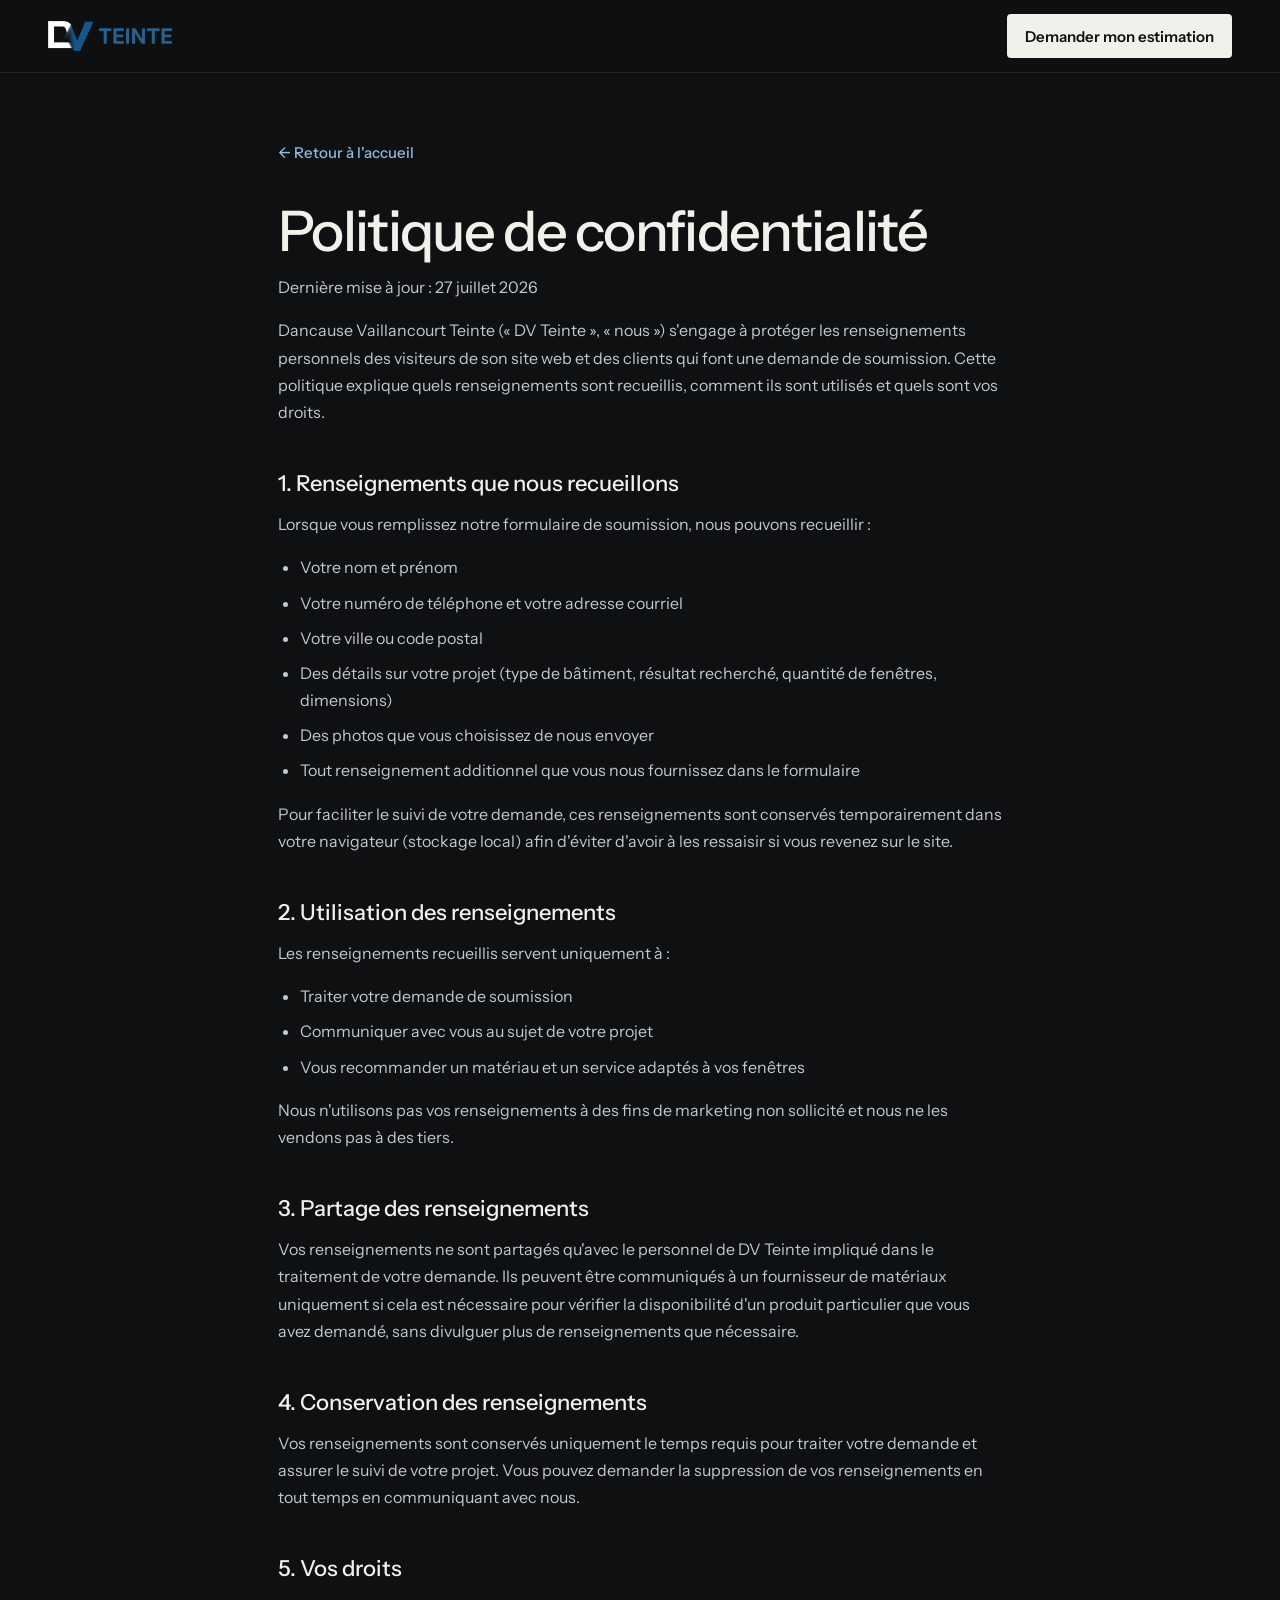
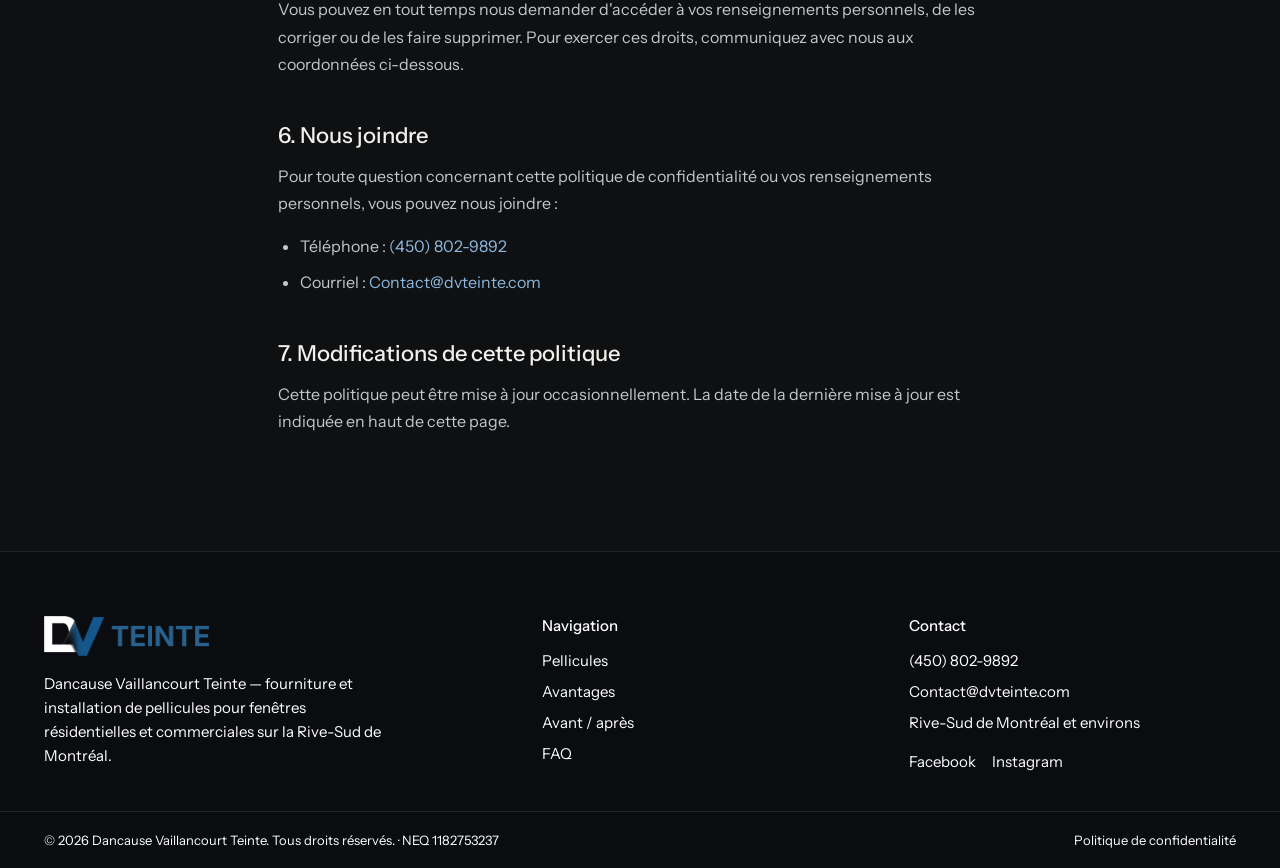
==== commit 4ebcb700: "Audit mobile : images allégées par taille d'écran, zones tactiles de 44 px, lien Appeler dans le men" ====
--- a/politique-de-confidentialite.html
+++ b/politique-de-confidentialite.html
@@ -6,6 +6,8 @@
 <title>Politique de confidentialité | DV Teinte</title>
 <meta name="description" content="Politique de confidentialité de DV Teinte : renseignements recueillis, utilisation, conservation et droits des clients." />
 <meta name="theme-color" content="#0E1012" />
+<link rel="canonical" href="https://dvteinte.com/politique-de-confidentialite.html" />
+<meta name="robots" content="index,follow" />
 <link rel="icon" href="./assets/symbol-dv.png" />
 <link rel="preconnect" href="https://fonts.googleapis.com" />
 <link rel="preconnect" href="https://fonts.gstatic.com" crossorigin />
@@ -82,11 +84,11 @@
 <footer class="site-footer">
     <div class="footer-wrap footer-grid">
       <div>
-        <img src="./assets/logo-dv-teinte.png" alt="DV Teinte" class="footer-logo" />
+        <img src="./assets/logo-dv-teinte.png" alt="DV Teinte" class="footer-logo" width="165" height="40" />
         <p class="footer-desc">Dancause Vaillancourt Teinte — fourniture et installation de pellicules pour fenêtres résidentielles et commerciales sur la Rive-Sud de Montréal.</p>
       </div>
       <div>
-        <h4>Navigation</h4>
+        <h3>Navigation</h3>
         <div class="footer-links">
           <a href="index.html#pellicules">Pellicules</a>
           <a href="index.html#avantages">Avantages</a>
@@ -95,7 +97,7 @@
         </div>
       </div>
       <div>
-        <h4>Contact</h4>
+        <h3>Contact</h3>
         <div class="footer-links">
           <a href="tel:4508029892">(450) 802-9892</a>
           <a href="mailto:Contact@dvteinte.com">Contact@dvteinte.com</a>
--- a/styles.css
+++ b/styles.css
@@ -12,7 +12,7 @@
 input,button{font-family:inherit;}
 ::selection{background:#2E6CA0;color:#fff;}
 :focus-visible{outline:2px solid #8DB8DE;outline-offset:3px;}
-input::placeholder{color:#6F747B;}
+input::placeholder{color:#8B9096;}
 [hidden]{display:none!important;}
 @media (prefers-reduced-motion: reduce){html{scroll-behavior:auto;}}
 
@@ -21,17 +21,17 @@
 #formulaire{scroll-margin-top:88px;}
 
 /* ===== Briques communes ===== */
-.stack-18{display:flex;flex-direction:column;gap:18px;}
-.stack-22{display:flex;flex-direction:column;gap:22px;}
-.eyebrow{font-size:13px;letter-spacing:.14em;text-transform:uppercase;color:#8DB8DE;font-weight:600;}
-.h2{font-size:clamp(36px,4.6vw,64px);line-height:1;font-weight:500;letter-spacing:-.035em;}
-.lede{font-size:17px;line-height:1.6;color:#B4B8BE;max-width:40ch;}
+.stack-18{display:flex;flex-direction:column;gap:16px;}
+.stack-22{display:flex;flex-direction:column;gap:24px;}
+.eyebrow{font-size:14px;letter-spacing:.01em;text-transform:none;color:#8DB8DE;font-weight:500;}
+.h2{font-size:clamp(36px,4.6vw,64px);line-height:1.04;font-weight:500;letter-spacing:-.03em;}
+.lede{font-size:17px;line-height:1.6;color:#C4C7CC;max-width:40ch;}
 .wrap-1320{max-width:1320px;margin:0 auto;}
 .pad-sec{padding:clamp(72px,10vw,140px) var(--gx);}
-.btn-blue{display:flex;align-items:center;gap:14px;height:58px;padding:0 26px;background:#2E6CA0;color:#fff;border-radius:4px;font-weight:600;font-size:17px;transition:background .2s;}
+.btn-blue{display:flex;align-items:center;gap:16px;height:56px;padding:0 24px;background:#2E6CA0;color:#fff;border-radius:4px;font-weight:600;font-size:17px;transition:background .2s;}
 .btn-blue:hover{background:#3A7DB5;color:#fff;}
 .btn-mt{align-self:flex-start;padding:0 24px;height:56px;font-size:16px;margin-top:8px;}
-.btn-mt-sm{margin-top:6px;}
+.btn-mt-sm{margin-top:8px;}
 .btn-cream{align-self:flex-start;display:flex;align-items:center;gap:14px;height:56px;padding:0 24px;background:#F2F0EB;color:#0E1012;border-radius:4px;font-weight:600;font-size:16px;transition:background .2s;}
 .btn-cream:hover{background:#fff;color:#0E1012;}
 .promo-dot{width:8px;height:8px;border-radius:50%;background:#5B9AD0;flex-shrink:0;}
@@ -46,7 +46,7 @@
 .hdr-nav{display:none;align-items:center;gap:32px;}
 .hdr-nav a{color:#C4C7CC;font-size:15px;font-weight:500;white-space:nowrap;}
 .hdr-nav a:hover{color:#fff;}
-.hdr-actions{display:flex;align-items:center;gap:10px;}
+.hdr-actions{display:flex;align-items:center;gap:8px;}
 .hdr-cta{display:flex;align-items:center;height:44px;padding:0 18px;background:#F2F0EB;color:#0E1012;border-radius:4px;font-weight:600;font-size:15px;white-space:nowrap;transition:background .2s;}
 .hdr-cta:hover{background:#fff;color:#0E1012;}
 .cta-long{display:none;}
@@ -61,39 +61,39 @@
 .hero-media img{position:absolute;inset:0;width:100%;height:100%;object-fit:cover;object-position:center 25%;}
 .hero-label{display:none;}
 .hero-shade{position:absolute;inset:0;background:linear-gradient(180deg,rgba(14,16,18,.55) 0%,rgba(14,16,18,.12) 14%,rgba(14,16,18,.72) 32%,rgba(14,16,18,.9) 55%,#0E1012 100%);}
-.hero-text{position:relative;width:100%;padding:120px clamp(18px,5vw,40px) 32px;display:flex;flex-direction:column;gap:18px;}
-.promo-pill{align-self:flex-start;display:flex;align-items:center;gap:10px;color:#fff;font-size:13px;font-weight:500;padding:7px 12px 7px 10px;background:rgba(14,16,18,.55);border:1px solid rgba(141,184,222,.45);border-radius:100px;}
+.hero-text{position:relative;width:100%;padding:120px clamp(16px,5vw,40px) 32px;display:flex;flex-direction:column;gap:16px;}
+.promo-pill{align-self:flex-start;display:flex;align-items:center;gap:8px;color:#fff;font-size:13px;font-weight:500;padding:8px 12px;background:rgba(14,16,18,.55);border:1px solid rgba(141,184,222,.45);border-radius:100px;}
 .promo-pill .promo-dot{width:7px;height:7px;}
 .promo-pill:hover{color:#fff;}
-.hero-text h1{font-size:clamp(38px,10vw,58px);line-height:.98;font-weight:500;letter-spacing:-.04em;color:#fff;text-shadow:0 1px 18px rgba(0,0,0,.35);text-wrap:balance;}
-.hero-text h1 span{color:#D6D8DB;}
-.hero-p{font-size:16px;line-height:1.55;color:#D6D8DB;max-width:46ch;text-wrap:pretty;}
-.hero-cta{display:flex;flex-direction:column;gap:10px;margin-top:6px;}
+.hero-text .hero-hook{font-size:clamp(38px,10vw,58px);line-height:1.04;font-weight:500;letter-spacing:-.03em;color:#fff;text-shadow:0 1px 18px rgba(0,0,0,.35);text-wrap:balance;}
+.hero-text .hero-hook span{color:#C4C7CC;}
+.hero-p{font-size:16px;line-height:1.55;color:#C4C7CC;max-width:46ch;text-wrap:pretty;}
+.hero-cta{display:flex;flex-direction:column;gap:12px;margin-top:8px;}
 .hero-cta .btn-blue{justify-content:center;height:56px;gap:12px;padding:0;}
-.hero-tag{font-size:12px;letter-spacing:.06em;text-transform:uppercase;color:#9A9FA5;font-weight:500;text-align:center;}
+.hero-tag{font-size:13px;letter-spacing:0;text-transform:none;color:#8B9096;font-weight:400;text-align:center;}
 
 /* ===== Avis Google ===== */
 .rev-sec{max-width:1320px;margin:0 auto;padding:clamp(72px,10vw,140px) var(--gx) 0;}
-.rev-head{display:flex;flex-wrap:wrap;justify-content:space-between;align-items:flex-end;gap:24px;margin-bottom:clamp(36px,4vw,56px);}
-.rev-badge{display:flex;align-items:center;gap:16px;color:#F2F0EB;padding:14px 18px;border:1px solid rgba(255,255,255,.14);border-radius:4px;}
+.rev-head{display:flex;flex-wrap:wrap;justify-content:space-between;align-items:flex-end;gap:24px;margin-bottom:clamp(32px,4vw,56px);}
+.rev-badge{display:flex;align-items:center;gap:16px;color:#F2F0EB;padding:16px 20px;border:1px solid rgba(255,255,255,.14);border-radius:4px;}
 .rev-badge:hover{border-color:rgba(255,255,255,.4);color:#fff;}
-.rev-score{font-size:36px;font-weight:500;letter-spacing:-.03em;line-height:1;}
+.rev-score{font-size:36px;font-weight:500;letter-spacing:-.02em;line-height:1;font-variant-numeric:tabular-nums;}
 .rev-meta{display:flex;flex-direction:column;gap:4px;}
 .rev-stars{color:#F4B740;font-size:15px;letter-spacing:2px;}
 .rev-meta .rev-stars{font-size:16px;}
-.rev-count{font-size:14px;color:#B4B8BE;}
+.rev-count{font-size:14px;color:#C4C7CC;}
 .rev-track{display:flex;gap:16px;overflow-x:auto;scroll-snap-type:x mandatory;scroll-behavior:smooth;scrollbar-width:none;-webkit-overflow-scrolling:touch;padding-bottom:4px;}
 .rev-track::-webkit-scrollbar{display:none;}
-.rev-card{flex:0 0 min(86%,440px);scroll-snap-align:start;background:#16191C;border:1px solid rgba(255,255,255,.08);border-radius:6px;padding:clamp(22px,2.4vw,32px);display:flex;flex-direction:column;gap:18px;}
+.rev-card{flex:0 0 min(86%,440px);scroll-snap-align:start;background:#16191C;border:1px solid rgba(255,255,255,.08);border-radius:6px;padding:clamp(20px,2.4vw,32px);display:flex;flex-direction:column;gap:16px;}
 .rev-top{display:flex;align-items:center;justify-content:space-between;gap:12px;}
-.rev-tag{font-size:12px;font-weight:500;color:#B4B8BE;border:1px solid rgba(255,255,255,.14);padding:4px 10px;border-radius:100px;}
-.rev-card blockquote{font-size:17px;line-height:1.6;color:#E2E0DB;flex:1;white-space:pre-line;}
+.rev-tag{font-size:12px;font-weight:500;color:#C4C7CC;border:1px solid rgba(255,255,255,.14);padding:4px 8px;border-radius:100px;}
+.rev-card blockquote{font-size:17px;line-height:1.6;color:#F2F0EB;flex:1;white-space:pre-line;}
 .rev-card figcaption{display:flex;justify-content:space-between;align-items:center;gap:12px;padding-top:16px;border-top:1px solid rgba(255,255,255,.08);font-size:14px;}
-.rev-name{font-weight:600;color:#F2F0EB;}
-.rev-when{color:#7D8288;}
+.rev-name{font-weight:500;color:#F2F0EB;}
+.rev-when{color:#8B9096;}
 .rev-ctrl{display:flex;justify-content:space-between;align-items:center;gap:16px;margin-top:24px;}
 .rev-dots{display:flex;gap:8px;}
-.rev-dots button{height:8px;border:none;padding:0;border-radius:4px;cursor:pointer;transition:width .2s,background .2s;width:8px;background:rgba(255,255,255,.25);}
+.rev-dots button{height:8px;border:none;padding:0;border-radius:4px;cursor:pointer;transition:background .2s;width:8px;background:rgba(255,255,255,.25);}
 .rev-dots button.is-on{width:24px;background:#F2F0EB;}
 .rev-arrows{display:flex;gap:8px;}
 .rev-arrows button{width:48px;height:48px;border-radius:50%;border:1px solid rgba(255,255,255,.2);background:transparent;color:#F2F0EB;font-size:18px;cursor:pointer;}
@@ -101,15 +101,15 @@
 
 /* ===== Formulaire d’estimation ===== */
 .est-sec{max-width:1320px;margin:0 auto;padding:clamp(72px,10vw,140px) var(--gx);display:grid;grid-template-columns:repeat(auto-fit,minmax(min(100%,400px),1fr));gap:clamp(40px,6vw,96px);align-items:start;}
-.est-promo{display:flex;align-items:center;gap:10px;font-size:15px;font-weight:500;color:#F2F0EB;}
-.est-call{font-size:15px;color:#9A9FA5;}
+.est-promo{display:flex;align-items:center;gap:8px;font-size:15px;font-weight:500;color:#F2F0EB;}
+.est-call{font-size:15px;color:#8B9096;}
 .est-call a{font-weight:600;color:#F2F0EB;border-bottom:1px solid rgba(242,240,235,.35);}
 .est-card{background:#16191C;border:1px solid rgba(255,255,255,.1);border-radius:6px;position:relative;}
 .est-top{padding:24px clamp(20px,3vw,36px) 0;}
-.est-meta{display:flex;justify-content:space-between;font-size:13px;font-weight:500;color:#9A9FA5;margin-bottom:12px;}
+.est-meta{display:flex;justify-content:space-between;font-size:13px;font-weight:500;color:#8B9096;margin-bottom:12px;}
 .est-bar{height:3px;background:rgba(255,255,255,.1);overflow:hidden;}
 .est-bar div{height:100%;background:#5B9AD0;transition:width .35s;}
-.est-body{padding:30px clamp(20px,3vw,36px) 8px;position:relative;}
+.est-body{padding:32px clamp(20px,3vw,36px) 8px;position:relative;}
 .est-body fieldset,.fs-reset{border:none;margin:0;padding:0;min-width:0;}
 .est-body legend{font-size:clamp(22px,2.2vw,28px);font-weight:500;letter-spacing:-.02em;line-height:1.2;margin-bottom:22px;padding:0;}
 .opts{display:flex;flex-direction:column;gap:8px;}
@@ -125,35 +125,35 @@
 .opts-wrap{display:flex;flex-wrap:wrap;gap:8px;}
 .opt-sm{font-size:15px;}
 .fs-area{margin:28px 0 0;}
-.est-body .fs-area legend{font-size:15px;font-weight:500;letter-spacing:0;line-height:1.4;margin-bottom:12px;color:#E2E0DB;}
-.fs-area legend span{color:#7D8288;}
+.est-body .fs-area legend{font-size:15px;font-weight:500;letter-spacing:0;line-height:1.4;margin-bottom:12px;color:#F2F0EB;}
+.fs-area legend span{color:#8B9096;}
 .err-line{margin-top:14px;color:#F0A39B;font-size:14px;}
-.contact-title{font-size:clamp(22px,2.2vw,28px);font-weight:500;letter-spacing:-.02em;line-height:1.2;margin-bottom:8px;}
-.contact-sub{font-size:15px;color:#9A9FA5;margin-bottom:22px;}
+.contact-title{font-size:clamp(22px,2.2vw,28px);font-weight:500;letter-spacing:-.01em;line-height:1.2;margin-bottom:8px;}
+.contact-sub{font-size:15px;color:#8B9096;margin-bottom:24px;}
 .fields{display:grid;grid-template-columns:repeat(auto-fit,minmax(min(100%,200px),1fr));gap:16px;}
 .field{display:flex;flex-direction:column;gap:8px;}
 .field-wide{grid-column:1 / -1;}
-.field label{font-size:14px;font-weight:500;color:#E2E0DB;}
-.field input{width:100%;height:54px;padding:0 16px;border-radius:4px;font-size:16px;color:#F2F0EB;background:#0E1012;outline:none;border:1px solid rgba(255,255,255,.16);}
+.field label{font-size:14px;font-weight:500;color:#F2F0EB;}
+.field input{width:100%;height:56px;padding:0 16px;border-radius:4px;font-size:16px;color:#F2F0EB;background:#0E1012;outline:none;border:1px solid rgba(255,255,255,.16);}
 .field input:focus{border-color:#5B9AD0;}
 .field input[aria-invalid="true"]{border-color:#F0A39B;}
 .field-err{font-size:13px;color:#F0A39B;}
 .honeypot{position:absolute;left:-9999px;width:1px;height:1px;opacity:0;}
 .est-foot{padding:20px clamp(20px,3vw,36px) 28px;display:flex;flex-wrap:wrap;gap:12px;align-items:center;justify-content:space-between;}
-.est-back{background:none;border:none;color:#B4B8BE;font-size:15px;font-weight:500;cursor:pointer;padding:12px 2px;min-height:44px;}
+.est-back{background:none;border:none;color:#C4C7CC;font-size:15px;font-weight:500;cursor:pointer;padding:12px 2px;min-height:44px;}
 .est-back:hover{color:#fff;}
-.est-free{font-size:14px;color:#7D8288;}
+.est-free{font-size:14px;color:#8B9096;}
 .est-next{display:flex;align-items:center;gap:12px;background:#2E6CA0;color:#fff;border:none;height:54px;padding:0 26px;border-radius:4px;font-weight:600;font-size:16px;cursor:pointer;transition:background .2s;}
 .est-next:hover{background:#3A7DB5;}
-.est-submit{background:#2E6CA0;color:#fff;border:none;height:58px;padding:0 28px;border-radius:4px;font-weight:600;font-size:17px;cursor:pointer;flex:1 1 240px;transition:background .2s;}
+.est-submit{background:#2E6CA0;color:#fff;border:none;height:56px;padding:0 28px;border-radius:4px;font-weight:600;font-size:17px;cursor:pointer;flex:1 1 240px;transition:background .2s;}
 .est-submit:hover{background:#3A7DB5;}
 .est-submit:disabled{opacity:.6;cursor:default;}
-.est-note{padding:0 clamp(20px,3vw,36px) 28px;margin-top:-8px;font-size:13px;line-height:1.5;color:#7D8288;}
+.est-note{padding:0 clamp(20px,3vw,36px) 28px;margin-top:-8px;font-size:13px;line-height:1.5;color:#8B9096;}
 .est-send-err{padding:0 clamp(20px,3vw,36px) 24px;font-size:14px;line-height:1.5;color:#F0A39B;}
 .est-thanks{padding:clamp(40px,5vw,64px) clamp(24px,4vw,44px);display:flex;flex-direction:column;gap:16px;align-items:flex-start;}
 .thanks-check{width:48px;height:48px;border-radius:50%;background:#2E6CA0;color:#fff;display:flex;align-items:center;justify-content:center;font-size:20px;font-weight:600;}
-.est-thanks h3{font-size:30px;font-weight:500;letter-spacing:-.025em;}
-.est-thanks p{font-size:17px;line-height:1.6;color:#B4B8BE;max-width:38ch;}
+.est-thanks h3{font-size:30px;font-weight:500;letter-spacing:-.02em;}
+.est-thanks p{font-size:17px;line-height:1.6;color:#C4C7CC;max-width:38ch;}
 
 /* ===== FAQ ===== */
 .faq-sec{border-top:1px solid rgba(255,255,255,.08);}
@@ -161,37 +161,37 @@
 .faq-list{border-top:1px solid rgba(255,255,255,.14);}
 .faq-item{border-bottom:1px solid rgba(255,255,255,.14);}
 .faq-item h3{margin:0;font-size:inherit;font-weight:inherit;}
-.faq-item button{width:100%;text-align:left;background:none;border:none;padding:22px 0;min-height:60px;cursor:pointer;display:flex;justify-content:space-between;align-items:center;gap:20px;color:#F2F0EB;font-weight:500;font-size:18px;line-height:1.4;letter-spacing:-.01em;}
+.faq-item button{width:100%;text-align:left;background:none;border:none;padding:24px 0;min-height:60px;cursor:pointer;display:flex;justify-content:space-between;align-items:center;gap:20px;color:#F2F0EB;font-weight:500;font-size:18px;line-height:1.4;letter-spacing:0;}
 .faq-item button span{font-size:22px;font-weight:400;color:#8DB8DE;flex-shrink:0;width:20px;text-align:center;}
-.faq-item p{padding:0 0 24px;font-size:16px;line-height:1.65;color:#B4B8BE;max-width:60ch;}
+.faq-item p{padding:0 0 24px;font-size:16px;line-height:1.65;color:#C4C7CC;max-width:60ch;}
 
 /* ===== Appel final ===== */
 .final{position:relative;overflow:hidden;background:#16191C;}
 .final > img{position:absolute;inset:0;width:100%;height:100%;object-fit:cover;object-position:center 30%;opacity:.35;}
 .final-shade{position:absolute;inset:0;background:linear-gradient(90deg,rgba(14,16,18,.95) 0%,rgba(14,16,18,.7) 60%,rgba(14,16,18,.5) 100%);}
-.final-in{position:relative;max-width:1320px;margin:0 auto;padding:clamp(88px,12vw,180px) var(--gx);display:flex;flex-direction:column;gap:26px;align-items:flex-start;}
-.final-title{font-size:clamp(40px,6vw,84px);line-height:.98;letter-spacing:-.04em;max-width:15ch;text-wrap:balance;color:#fff;}
+.final-in{position:relative;max-width:1320px;margin:0 auto;padding:clamp(88px,12vw,180px) var(--gx);display:flex;flex-direction:column;gap:24px;align-items:flex-start;}
+.final-title{font-size:clamp(40px,6vw,84px);line-height:1.04;letter-spacing:-.03em;max-width:15ch;text-wrap:balance;color:#fff;}
 .final-p{font-size:18px;line-height:1.6;color:#C4C7CC;max-width:44ch;}
 
 /* ===== Pied de page (identique à l’ancien site) ===== */
 .site-footer{background:#0A0C10;color:#fff;border-top:1px solid rgba(184,212,227,.12);}
 .footer-wrap{max-width:1240px;margin:0 auto;}
 .footer-grid{padding:64px 24px 40px;display:grid;grid-template-columns:1.4fr 1fr 1fr;gap:40px;}
-.footer-logo{height:40px;width:auto;margin-bottom:18px;}
+.footer-logo{height:40px;width:auto;margin-bottom:16px;}
 .footer-desc{font-size:15px;line-height:1.6;max-width:340px;color:#fff;}
-.footer-grid h4{color:#fff;font-size:14px;letter-spacing:.1em;text-transform:uppercase;margin-bottom:16px;}
-.footer-links{display:flex;flex-direction:column;gap:10px;font-size:15px;}
+.footer-grid h3{color:#fff;font-size:15px;font-weight:500;letter-spacing:0;text-transform:none;margin-bottom:16px;}
+.footer-links{display:flex;flex-direction:column;gap:12px;font-size:15px;}
 .footer-links a{color:#fff;}
 .footer-links a:hover{color:#fff;text-decoration:underline;text-underline-offset:3px;}
 .footer-muted{color:#fff;}
-.footer-social{display:flex;gap:14px;margin-top:6px;}
+.footer-social{display:flex;gap:16px;margin-top:8px;}
 .footer-bottom{border-top:1px solid rgba(184,212,227,.12);}
 .footer-bottom-inner{padding:20px 24px;display:flex;flex-wrap:wrap;gap:12px;justify-content:space-between;font-size:13px;color:#fff;}
 .footer-bottom-inner a{color:#fff;}
 .footer-bottom-inner a:hover{color:#fff;text-decoration:underline;text-underline-offset:3px;}
 
 /* ===== Barre collante (mobile) ===== */
-.sticky-bar{position:fixed;left:0;right:0;bottom:0;z-index:90;background:rgba(14,16,18,.96);border-top:1px solid rgba(255,255,255,.1);padding:10px 16px calc(10px + env(safe-area-inset-bottom));display:none;}
+.sticky-bar{position:fixed;left:0;right:0;bottom:0;z-index:90;background:rgba(14,16,18,.96);border-top:1px solid rgba(255,255,255,.1);padding:12px 16px calc(12px + env(safe-area-inset-bottom));display:none;}
 .sticky-bar.is-on{display:block;}
 .sticky-bar a{display:flex;align-items:center;justify-content:center;gap:12px;height:52px;background:#2E6CA0;color:#fff;border-radius:4px;font-weight:600;font-size:16px;}
 .sticky-bar a:hover{background:#3A7DB5;color:#fff;}
@@ -199,12 +199,12 @@
 /* ===== Politique de confidentialité ===== */
 .policy-wrap{max-width:820px;margin:0 auto;padding:130px var(--gx) 100px;}
 .policy-back{display:inline-flex;align-items:center;gap:8px;font-size:15px;font-weight:500;color:#8DB8DE;margin-bottom:28px;}
-.policy-wrap h1{font-size:clamp(34px,4.6vw,56px);line-height:1;font-weight:500;letter-spacing:-.035em;margin-bottom:14px;}
-.policy-updated{font-size:14px;color:#7D8288;margin-bottom:48px;}
-.policy-wrap h2{font-size:22px;font-weight:500;letter-spacing:-.015em;margin:44px 0 14px;}
-.policy-wrap p{font-size:16px;line-height:1.7;color:#B4B8BE;margin-bottom:16px;}
+.policy-wrap h1{font-size:clamp(34px,4.6vw,56px);line-height:1.04;font-weight:500;letter-spacing:-.03em;margin-bottom:14px;}
+.policy-updated{font-size:14px;color:#8B9096;margin-bottom:48px;}
+.policy-wrap h2{font-size:22px;font-weight:500;letter-spacing:0;margin:44px 0 14px;}
+.policy-wrap p{font-size:16px;line-height:1.7;color:#C4C7CC;margin-bottom:16px;}
 .policy-wrap ul{margin:0 0 16px;padding-left:22px;}
-.policy-wrap li{font-size:16px;line-height:1.7;color:#B4B8BE;margin-bottom:8px;}
+.policy-wrap li{font-size:16px;line-height:1.7;color:#C4C7CC;margin-bottom:8px;}
 .policy-wrap a{color:#8DB8DE;}
 
 /* ===== Mobile / tablette (< 1080 px) ===== */
@@ -226,7 +226,7 @@
 }
 
 /* Formulaire 4 étapes : transitions, cibles tactiles */
-.opt-label{color:#7D8288;font-weight:400;}
+.opt-label{color:#8B9096;font-weight:400;}
 .est-step.step-in{animation:stepIn .28s ease both;}
 .est-step.step-in-back{animation:stepInBack .28s ease both;}
 @keyframes stepIn{from{opacity:0;transform:translateX(14px);}to{opacity:1;transform:none;}}
@@ -235,23 +235,23 @@
 @media (max-width:1079px){.opt{min-height:62px;font-size:17px;}.est-body{padding-top:26px;}}
 
 /* Page de confirmation */
-.est-thanks{align-items:center;text-align:center;gap:18px;}
+.est-thanks{align-items:center;text-align:center;gap:16px;}
 .est-thanks h3{font-size:clamp(26px,6vw,34px);line-height:1.15;}
 .est-thanks p{max-width:30ch;}
-.est-thanks .thanks-lead{font-size:18px;color:#E2E0DB;}
+.est-thanks .thanks-lead{font-size:18px;color:#F2F0EB;}
 .thanks-number{width:100%;max-width:440px;padding:clamp(22px,6vw,32px) 12px;background:#F2F0EB;color:#0E1012;border:3px solid #5B9AD0;border-radius:8px;font-size:clamp(38px,11.5vw,56px);font-weight:700;letter-spacing:-.02em;line-height:1;white-space:nowrap;text-align:center;}
 .est-thanks .thanks-tip{font-size:16px;font-weight:500;color:#8DB8DE;}
 
 /* Hero : bouton téléphone sous le bouton d'estimation */
-.hero-cta .btn-tel{display:flex;align-items:center;justify-content:center;gap:10px;height:56px;border:1.5px solid rgba(242,240,235,.55);border-radius:4px;color:#F2F0EB;font-weight:600;font-size:17px;background:rgba(14,16,18,.35);transition:background .2s,border-color .2s;}
+.hero-cta .btn-tel{display:flex;align-items:center;justify-content:center;gap:8px;height:56px;border:1.5px solid rgba(242,240,235,.55);border-radius:4px;color:#F2F0EB;font-weight:600;font-size:17px;background:rgba(14,16,18,.35);transition:background .2s,border-color .2s;}
 .hero-cta .btn-tel:hover{background:rgba(242,240,235,.1);border-color:#F2F0EB;color:#fff;}
 @media (min-width:1080px){
   .hero-cta{display:inline-flex;flex-direction:column;align-items:stretch;align-self:flex-start;gap:12px;min-width:300px;}
-  .hero-cta .btn-tel{height:58px;}
+  .hero-cta .btn-tel{height:56px;}
 }
 
 /* Hero : note Google au-dessus du bouton */
-.hero-rating{display:inline-flex;align-items:center;gap:10px;align-self:flex-start;margin-bottom:-6px;font-size:15px;color:#D6D8DB;}
+.hero-rating{display:inline-flex;align-items:center;gap:8px;align-self:flex-start;margin-bottom:-6px;font-size:15px;color:#C4C7CC;}
 .hero-rating strong{color:#fff;font-weight:600;}
 .hero-rating .rev-stars{font-size:16px;}
 .hero-rating:hover span:last-child{text-decoration:underline;text-underline-offset:3px;}
@@ -272,19 +272,18 @@
   .hero-shade{animation:fadeIn 1.3s ease .5s both;}
 
   /* Couches de verre (profondeur), reflets et ligne lumineuse */
-  .fx-glare-a{animation:glareA 17s cubic-bezier(.45,.05,.3,1) 2.4s infinite;}
-  .fx-glare-b{animation:glareB 23s cubic-bezier(.45,.05,.3,1) 6s infinite;}
+  .fx-glare-a{animation:glareA 17s cubic-bezier(.45,.05,.3,1) 2.4s 1 both;}
   .fx-vignette{animation:fadeIn 2s ease .6s both;}
 
   /* Contenu existant : apparition synchronisée avec la révélation */
-  .hero-text .promo-pill{animation:riseIn .9s cubic-bezier(.16,.8,.2,1) .95s both;}
-  .hero-text .hero-p{animation:riseIn .9s cubic-bezier(.16,.8,.2,1) 1.5s both;}
-  .hero-text .hero-rating{animation:riseIn .9s cubic-bezier(.16,.8,.2,1) 1.62s both;}
-  .hero-text .hero-cta .btn-blue{animation:riseIn .9s cubic-bezier(.16,.8,.2,1) 1.72s both;}
-  .hero-text .hero-cta .btn-tel{animation:riseIn .9s cubic-bezier(.16,.8,.2,1) 1.82s both;}
+  .hero-text .promo-pill{animation:riseIn .9s cubic-bezier(.22,1,.36,1) .95s both;}
+  .hero-text .hero-p{animation:riseIn .9s cubic-bezier(.22,1,.36,1) 1.5s both;}
+  .hero-text .hero-rating{animation:riseIn .9s cubic-bezier(.22,1,.36,1) 1.62s both;}
+  .hero-text .hero-cta .btn-blue{animation:riseIn .9s cubic-bezier(.22,1,.36,1) 1.72s both;}
+  .hero-text .hero-cta .btn-tel{animation:riseIn .9s cubic-bezier(.22,1,.36,1) 1.82s both;}
   .hero-text .hero-tag{animation:fadeIn 1s ease 2.05s both;}
   .hero-label{animation:fadeIn 1s ease 2.1s both;}
-  .hdr{animation:dropIn .9s cubic-bezier(.16,.8,.2,1) 1.2s both;}
+  .hdr{animation:dropIn .9s cubic-bezier(.22,1,.36,1) 1.2s both;}
 }
 /* Mobile : on allège (moins de couches, reflets plus doux) */
 @media (max-width:1079px){
@@ -303,44 +302,44 @@
 .opt small{color:#8B9096;font-size:14px;font-weight:400;margin-left:8px;}
 .opt[aria-pressed="true"] small{color:#B4C9DC;}
 /* ===== Trouvez la bonne solution ===== */
-.solu-head{display:flex;flex-direction:column;gap:18px;margin-bottom:clamp(32px,4vw,56px);}
-.solu-title{font-size:clamp(38px,6vw,84px);line-height:.98;letter-spacing:-.04em;max-width:18ch;text-wrap:balance;}
+.solu-head{display:flex;flex-direction:column;gap:16px;margin-bottom:clamp(32px,4vw,56px);}
+.solu-title{font-size:clamp(38px,6vw,84px);line-height:1.04;letter-spacing:-.03em;max-width:18ch;text-wrap:balance;}
 .solu-head .lede{max-width:46ch;}
 .solu-tabs{display:grid;grid-template-columns:minmax(0,1fr);gap:8px;}
-.solu-tabs button{display:flex;flex-direction:column;align-items:flex-start;gap:6px;text-align:left;width:100%;min-height:68px;padding:14px 18px;border-radius:4px;background:transparent;border:1px solid rgba(255,255,255,.14);border-left:3px solid rgba(255,255,255,.14);color:#8B9096;font:inherit;cursor:pointer;transition:background .2s,border-color .2s,color .2s;}
-.solu-tabs button:hover{color:#D6D8DB;border-color:rgba(255,255,255,.3);}
-.solu-label{font-size:12px;letter-spacing:.14em;text-transform:uppercase;font-weight:600;color:#6F747B;transition:color .2s;}
-.solu-q{font-size:clamp(17px,1.5vw,22px);font-weight:500;line-height:1.25;letter-spacing:-.015em;}
+.solu-tabs button{display:flex;flex-direction:column;align-items:flex-start;gap:8px;text-align:left;width:100%;min-height:68px;padding:12px 16px;border-radius:4px;background:transparent;border:1px solid rgba(255,255,255,.14);border-left:3px solid rgba(255,255,255,.14);color:#8B9096;font:inherit;cursor:pointer;transition:background .2s,border-color .2s,color .2s;}
+.solu-tabs button:hover{color:#C4C7CC;border-color:rgba(255,255,255,.3);}
+.solu-label{font-size:13px;letter-spacing:.01em;text-transform:none;font-weight:500;color:#8B9096;transition:color .2s;}
+.solu-q{font-size:clamp(17px,1.5vw,22px);font-weight:500;line-height:1.25;letter-spacing:0;}
 .solu-tabs button[aria-selected="true"]{color:#fff;background:rgba(46,108,160,.16);border-color:rgba(91,154,208,.45);border-left-color:#5B9AD0;}
 .solu-tabs button[aria-selected="true"] .solu-label{color:#8DB8DE;}
 .solu-tabs button:focus-visible{outline:2px solid #8DB8DE;outline-offset:2px;}
-.solu-panels{margin-top:clamp(28px,4vw,48px);min-height:200px;}
-.solu-panel{display:grid;grid-template-columns:minmax(0,1fr);gap:28px 64px;align-items:start;}
+.solu-panels{margin-top:clamp(32px,4vw,48px);min-height:200px;}
+.solu-panel{display:grid;grid-template-columns:minmax(0,1fr);gap:32px 64px;align-items:start;}
 .solu-panel[hidden]{display:none;}
-.solu-panel.solu-in{animation:soluIn .38s cubic-bezier(.16,.8,.2,1) both;}
-.solu-statement{font-size:clamp(28px,4vw,52px);line-height:1.04;font-weight:500;letter-spacing:-.035em;color:#F2F0EB;max-width:16ch;text-wrap:balance;}
+.solu-panel.solu-in{animation:soluIn .38s cubic-bezier(.22,1,.36,1) both;}
+.solu-statement{font-size:clamp(28px,4vw,52px);line-height:1.04;font-weight:500;letter-spacing:-.03em;color:#F2F0EB;max-width:16ch;text-wrap:balance;}
 .solu-points{list-style:none;margin:0;padding:0;}
-.solu-points li{display:flex;align-items:center;gap:14px;padding:15px 0;border-top:1px solid rgba(255,255,255,.14);font-size:clamp(17px,1.5vw,20px);font-weight:500;color:#D6D8DB;}
+.solu-points li{display:flex;align-items:center;gap:16px;padding:16px 0;border-top:1px solid rgba(255,255,255,.14);font-size:clamp(17px,1.5vw,20px);font-weight:500;color:#C4C7CC;}
 .solu-points li::before{content:"";width:8px;height:8px;border-radius:50%;background:#5B9AD0;flex-shrink:0;}
-.solu-cta{margin-top:clamp(28px,4vw,44px);display:flex;flex-direction:column;gap:14px;}
+.solu-cta{margin-top:clamp(32px,4vw,48px);display:flex;flex-direction:column;gap:16px;}
 .solu-cta p{font-size:14px;line-height:1.5;color:#8B9096;max-width:44ch;}
 @keyframes soluIn{from{opacity:0;transform:translateY(12px);}to{opacity:1;transform:none;}}
 @media (prefers-reduced-motion:reduce){.solu-panel.solu-in{animation:none;}}
 @media (min-width:1080px){
   .solu-tabs{grid-template-columns:repeat(3,minmax(0,1fr));gap:12px;}
-  .solu-tabs button{min-height:112px;padding:20px 22px;border-left-width:1px;border-top:3px solid rgba(255,255,255,.14);justify-content:space-between;}
+  .solu-tabs button{min-height:112px;padding:20px 24px;border-left-width:1px;border-top:3px solid rgba(255,255,255,.14);justify-content:space-between;}
   .solu-tabs button[aria-selected="true"]{border-top-color:#5B9AD0;}
   .solu-panel{grid-template-columns:minmax(0,1.1fr) minmax(0,1fr);align-items:center;}
 }
 /* ===== Démonstration : extérieur / intérieur / avec ou sans (section claire) ===== */
 .demo{--demo-blue:#295F8D;background:#F4F2EE;color:#0E1012;}
 .demo-anchor{display:block;height:0;scroll-margin-top:72px;}
-.demo-in{max-width:760px;margin:0 auto;padding:clamp(40px,5vw,64px) clamp(18px,4vw,32px);display:flex;flex-direction:column;align-items:center;text-align:center;gap:18px;}
+.demo-in{max-width:760px;margin:0 auto;padding:clamp(40px,5vw,64px) clamp(16px,4vw,32px);display:flex;flex-direction:column;align-items:center;text-align:center;gap:16px;}
 .demo-head{display:flex;flex-direction:column;gap:12px;align-items:center;}
-.demo-title{font-size:clamp(30px,4.6vw,52px);line-height:1.02;font-weight:500;letter-spacing:-.035em;color:#0E1012;text-wrap:balance;}
+.demo-title{font-size:clamp(30px,4.6vw,52px);line-height:1.06;font-weight:500;letter-spacing:-.025em;color:#0E1012;text-wrap:balance;}
 .demo-sub{font-size:clamp(16px,1.6vw,18px);line-height:1.5;color:#4A4F55;max-width:44ch;}
-.demo-tabs{display:grid;grid-template-columns:repeat(3,minmax(0,1fr));gap:6px;width:100%;margin-top:4px;}
-.demo-tabs button{min-height:52px;padding:8px 6px;border-radius:4px;background:transparent;border:1px solid rgba(14,16,18,.22);color:#0E1012;font:inherit;font-size:14px;font-weight:500;line-height:1.2;cursor:pointer;transition:background .25s ease,border-color .25s ease,color .25s ease;}
+.demo-tabs{display:grid;grid-template-columns:repeat(3,minmax(0,1fr));gap:8px;width:100%;margin-top:4px;}
+.demo-tabs button{min-height:52px;padding:8px;border-radius:4px;background:transparent;border:1px solid rgba(14,16,18,.22);color:#0E1012;font:inherit;font-size:14px;font-weight:500;line-height:1.2;cursor:pointer;transition:background .25s ease,border-color .25s ease,color .25s ease;}
 .demo-tabs button:hover{border-color:var(--demo-blue);}
 .demo-tabs button[aria-selected="true"]{background:var(--demo-blue);border-color:var(--demo-blue);color:#fff;font-weight:600;}
 .demo-tabs button:focus-visible,.demo-cta:focus-visible{outline:2px solid var(--demo-blue);outline-offset:3px;}
@@ -348,11 +347,11 @@
 .demo-view{position:absolute;inset:0;margin:0;opacity:0;visibility:hidden;transition:opacity .25s ease,visibility 0s linear .25s;}
 .demo-view.is-on{opacity:1;visibility:visible;transition:opacity .25s ease;}
 .demo-view img{width:100%;height:100%;object-fit:cover;display:block;}
-.demo-badge{position:absolute;top:12px;left:12px;background:rgba(255,255,255,.94);color:#0E1012;font-size:11px;font-weight:600;letter-spacing:.04em;padding:6px 10px;border-radius:3px;pointer-events:none;}
+.demo-badge{position:absolute;top:12px;left:12px;background:rgba(255,255,255,.94);color:#0E1012;font-size:12px;font-weight:500;letter-spacing:.01em;padding:8px 12px;border-radius:4px;pointer-events:none;}
 .demo-captions{display:grid;width:100%;min-height:3em;}
 .demo-caption{grid-area:1/1;margin:0;font-size:clamp(16px,1.6vw,19px);line-height:1.45;font-weight:500;color:#0E1012;opacity:0;visibility:hidden;transition:opacity .25s ease,visibility 0s linear .25s;}
 .demo-caption.is-on{opacity:1;visibility:visible;transition:opacity .25s ease;}
-.demo-cta{display:flex;align-items:center;justify-content:center;width:100%;min-height:58px;padding:0 24px;border-radius:4px;background:var(--demo-blue);color:#fff;font-weight:600;font-size:17px;text-align:center;transition:background .2s ease;}
+.demo-cta{display:flex;align-items:center;justify-content:center;width:100%;min-height:56px;padding:0 24px;border-radius:4px;background:var(--demo-blue);color:#fff;font-weight:600;font-size:17px;text-align:center;transition:background .2s ease;}
 .demo-cta:hover{background:#1F4A6E;color:#fff;}
 @media (prefers-reduced-motion:reduce){.demo-view,.demo-caption,.demo-tabs button{transition:none;}}
 @media (min-width:700px){
@@ -366,19 +365,19 @@
 /* ===== Confiance : trois arguments concrets (section claire, compacte) ===== */
 .trust{--trust-blue:#295F8D;background:#F4F2EE;color:#0E1012;}
 .trust-in{max-width:1320px;margin:0 auto;padding:48px var(--gx);display:flex;flex-direction:column;align-items:flex-start;gap:12px;}
-.trust-title{font-size:clamp(30px,4.2vw,52px);line-height:1.02;font-weight:500;letter-spacing:-.035em;color:#0E1012;text-wrap:balance;}
+.trust-title{font-size:clamp(30px,4.2vw,52px);line-height:1.06;font-weight:500;letter-spacing:-.025em;color:#0E1012;text-wrap:balance;}
 .trust-sub{font-size:clamp(16px,1.5vw,18px);line-height:1.5;color:#4A4F55;max-width:62ch;}
 .trust-cols{width:100%;display:grid;grid-template-columns:minmax(0,1fr);margin-top:12px;}
-.trust-item{display:flex;flex-direction:column;gap:6px;padding:20px 0;border-top:1px solid rgba(14,16,18,.16);}
+.trust-item{display:flex;flex-direction:column;gap:8px;padding:20px 0;border-top:1px solid rgba(14,16,18,.16);}
 .trust-fig{margin:0;display:flex;align-items:baseline;gap:8px;color:var(--trust-blue);line-height:1;}
 .trust-fig:empty{display:none;}
-.trust-num{font-size:clamp(64px,9vw,88px);font-weight:600;letter-spacing:-.05em;}
-.trust-unit{font-size:clamp(22px,2.6vw,28px);font-weight:500;letter-spacing:-.02em;}
-.trust-item h3{font-size:clamp(19px,1.7vw,22px);line-height:1.2;font-weight:600;letter-spacing:-.015em;color:#0E1012;margin:0;}
+.trust-num{font-size:clamp(64px,9vw,88px);font-weight:500;letter-spacing:-.03em;font-variant-numeric:tabular-nums;}
+.trust-unit{font-size:clamp(22px,2.6vw,28px);font-weight:500;letter-spacing:0;}
+.trust-item h3{font-size:clamp(19px,1.7vw,22px);line-height:1.2;font-weight:500;letter-spacing:0;color:#0E1012;margin:0;}
 .trust-desc{margin:0;font-size:15px;line-height:1.5;color:#4A4F55;max-width:36ch;}
 .trust-link{align-self:flex-start;margin-top:4px;font-size:14px;font-weight:500;color:var(--trust-blue);border-bottom:1px solid rgba(41,95,141,.4);padding-bottom:1px;}
 .trust-link:hover{color:#1F4A6E;border-bottom-color:#1F4A6E;}
-.trust-note{margin:4px 0 0;font-size:14px;font-weight:600;color:var(--trust-blue);}
+.trust-note{margin:4px 0 0;font-size:14px;font-weight:500;color:var(--trust-blue);}
 .trust-cta{display:flex;align-items:center;justify-content:center;width:100%;min-height:56px;margin-top:8px;padding:0 28px;border-radius:4px;background:var(--trust-blue);color:#fff;font-weight:600;font-size:17px;text-align:center;transition:background .2s ease;}
 .trust-cta:hover{background:#1F4A6E;color:#fff;}
 .trust-link:focus-visible,.trust-cta:focus-visible{outline:2px solid var(--trust-blue);outline-offset:3px;}
@@ -395,17 +394,17 @@
 
 /* ===== Comment ça fonctionne : trois étapes (section claire, compacte) ===== */
 .proc{--proc-blue:#295F8D;background:#F4F2EE;color:#0E1012;}
-.proc-in{max-width:1320px;margin:0 auto;padding:44px var(--gx);display:flex;flex-direction:column;align-items:flex-start;}
-.proc-title{font-size:clamp(30px,4.2vw,52px);line-height:1.02;font-weight:500;letter-spacing:-.035em;color:#0E1012;text-wrap:balance;}
+.proc-in{max-width:1320px;margin:0 auto;padding:48px var(--gx);display:flex;flex-direction:column;align-items:flex-start;}
+.proc-title{font-size:clamp(30px,4.2vw,52px);line-height:1.06;font-weight:500;letter-spacing:-.025em;color:#0E1012;text-wrap:balance;}
 .proc-sub{margin:12px 0 0;font-size:clamp(16px,1.5vw,18px);line-height:1.5;color:#4A4F55;max-width:62ch;}
-.proc-steps{list-style:none;margin:28px 0 0;padding:0;width:100%;position:relative;display:flex;flex-direction:column;gap:24px;}
+.proc-steps{list-style:none;margin:32px 0 0;padding:0;width:100%;position:relative;display:flex;flex-direction:column;gap:24px;}
 /* mobile : ligne verticale discrète qui relie les numéros */
 .proc-steps::before{content:"";position:absolute;left:27px;top:26px;bottom:26px;width:1px;background:rgba(14,16,18,.2);}
 .proc-step{position:relative;display:grid;grid-template-columns:56px minmax(0,1fr);column-gap:16px;align-items:start;}
-.proc-num{display:flex;align-items:center;justify-content:center;width:56px;height:52px;background:#F4F2EE;font-size:34px;font-weight:600;letter-spacing:-.03em;line-height:1;color:var(--proc-blue);}
-.proc-body h3{margin:0;font-size:clamp(19px,1.7vw,22px);line-height:1.2;font-weight:700;letter-spacing:-.015em;color:#0E1012;padding-top:4px;}
-.proc-body p{margin:6px 0 0;font-size:15px;line-height:1.5;color:#4A4F55;max-width:44ch;}
-.proc-cta{display:flex;align-items:center;justify-content:center;width:100%;min-height:56px;margin-top:28px;padding:0 28px;border-radius:4px;background:var(--proc-blue);color:#fff;font-weight:600;font-size:17px;text-align:center;transition:background .2s ease;}
+.proc-num{display:flex;align-items:center;justify-content:center;width:56px;height:52px;background:#F4F2EE;font-size:34px;font-weight:500;letter-spacing:-.02em;line-height:1;color:var(--proc-blue);font-variant-numeric:tabular-nums;}
+.proc-body h3{margin:0;font-size:clamp(19px,1.7vw,22px);line-height:1.2;font-weight:500;letter-spacing:0;color:#0E1012;padding-top:4px;}
+.proc-body p{margin:8px 0 0;font-size:15px;line-height:1.5;color:#4A4F55;max-width:44ch;}
+.proc-cta{display:flex;align-items:center;justify-content:center;width:100%;min-height:56px;margin-top:32px;padding:0 28px;border-radius:4px;background:var(--proc-blue);color:#fff;font-weight:600;font-size:17px;text-align:center;transition:background .2s ease;}
 .proc-cta:hover{background:#1F4A6E;color:#fff;}
 .proc-cta:focus-visible{outline:2px solid var(--proc-blue);outline-offset:3px;}
 @media (min-width:1080px){
@@ -415,10 +414,10 @@
   .proc-step{flex:1 1 0;min-width:0;display:flex;flex-direction:column;padding-right:40px;}
   .proc-step:last-child{padding-right:0;}
   /* grand numéro bleu + fine ligne horizontale qui relie les trois numéros */
-  .proc-num{width:auto;height:auto;justify-content:flex-start;background:none;font-size:64px;letter-spacing:-.05em;}
+  .proc-num{width:auto;height:auto;justify-content:flex-start;background:none;font-size:64px;letter-spacing:-.03em;}
   .proc-step:not(:last-child) .proc-num{display:flex;align-items:center;gap:20px;width:100%;}
   .proc-step:not(:last-child) .proc-num::after{content:"";flex:1;height:1px;background:rgba(14,16,18,.2);}
-  .proc-body{margin-top:14px;}
+  .proc-body{margin-top:16px;}
   .proc-body h3{padding-top:0;}
   .proc-cta{width:auto;min-width:340px;margin-top:36px;}
 }
@@ -426,49 +425,49 @@
 /* ===== Optimisation mobile (≤ 1079 px) : page plus courte, textes plus courts ===== */
 .solu-mq{display:none;}
 .solu-statement{font-size:clamp(26px,3vw,38px);max-width:24ch;}
-.est-assure{margin:0;font-size:14px;line-height:1.5;color:#B4B8BE;}
+.est-assure{margin:0;font-size:14px;line-height:1.5;color:#C4C7CC;}
 .rev-more{display:none;}
 @media (max-width:1079px){
   :root{--gx:clamp(16px,5.1vw,28px);}
 
   /* titres de section : 26 à 30 px, espace titre / paragraphe ≤ 12 px */
-  .solu-title,.demo-title,.trust-title,.proc-title,.rev-head .h2,.est-sec .h2,.faq-in .h2{font-size:clamp(26px,7.4vw,30px);line-height:1.08;letter-spacing:-.03em;}
+  .solu-title,.demo-title,.trust-title,.proc-title,.rev-head .h2,.est-sec .h2,.faq-in .h2{font-size:clamp(26px,7.4vw,30px);line-height:1.08;letter-spacing:-.02em;}
   .final-title{font-size:clamp(30px,8.2vw,36px);}
   .lede,.solu-head .lede,.demo-sub,.trust-sub,.proc-sub{font-size:15px;line-height:1.5;}
   .final-p{font-size:16px;}
 
   /* espacement vertical entre sections : 40 à 48 px */
-  .pad-sec{padding-top:44px;padding-bottom:44px;}
-  .rev-sec{padding-top:44px;}
+  .pad-sec{padding-top:48px;padding-bottom:48px;}
+  .rev-sec{padding-top:48px;}
   .rev-head{gap:16px;margin-bottom:20px;}
-  .est-sec{padding-top:44px;padding-bottom:44px;gap:24px;}
-  .faq-in{padding-top:44px;padding-bottom:44px;gap:16px;}
+  .est-sec{padding-top:48px;padding-bottom:48px;gap:24px;}
+  .faq-in{padding-top:48px;padding-bottom:48px;gap:16px;}
   .final-in{padding-top:52px;padding-bottom:52px;gap:16px;}
   .stack-18,.stack-22{gap:12px;}
 
   /* hero : promesse, produit et CTA visibles plus vite */
   .hero{min-height:0;}
-  .hero-text{padding-top:96px;padding-bottom:24px;gap:14px;}
-  .hero-text h1{margin:0;}
-  .hero-tag{text-transform:none;letter-spacing:0;font-size:12.5px;color:#B4B8BE;}
+  .hero-text{padding-top:96px;padding-bottom:24px;gap:16px;}
+  .hero-text .hero-hook{margin:0;}
+  .hero-tag{text-transform:none;letter-spacing:0;font-size:13px;color:#C4C7CC;}
 
   /* problèmes clients : trois onglets compacts, contenu du choix sélectionné seulement */
-  .solu-head{gap:10px;margin-bottom:20px;}
-  .solu-tabs{grid-template-columns:repeat(3,minmax(0,1fr));gap:6px;}
-  .solu-tabs button{min-height:48px;padding:8px 6px;align-items:center;justify-content:center;text-align:center;border-left:1px solid rgba(255,255,255,.14);}
+  .solu-head{gap:12px;margin-bottom:20px;}
+  .solu-tabs{grid-template-columns:repeat(3,minmax(0,1fr));gap:8px;}
+  .solu-tabs button{min-height:48px;padding:8px;align-items:center;justify-content:center;text-align:center;border-left:1px solid rgba(255,255,255,.14);}
   .solu-tabs button[aria-selected="true"]{border-left-color:#5B9AD0;}
-  .solu-label{font-size:13px;letter-spacing:.02em;text-transform:none;font-weight:600;color:inherit;}
+  .solu-label{font-size:13px;letter-spacing:.01em;text-transform:none;font-weight:500;color:inherit;}
   .solu-tabs button[aria-selected="true"] .solu-label{color:#fff;}
   .solu-q,.solu-points{display:none;}
   .solu-panels{margin-top:16px;min-height:0;}
   .solu-panel{gap:8px;}
-  .solu-mq{display:block;margin:0;font-size:20px;line-height:1.25;font-weight:600;letter-spacing:-.015em;color:#fff;}
-  .solu-statement{font-size:16px;line-height:1.5;font-weight:400;letter-spacing:0;color:#B4B8BE;max-width:44ch;}
+  .solu-mq{display:block;margin:0;font-size:20px;line-height:1.25;font-weight:500;letter-spacing:0;color:#fff;}
+  .solu-statement{font-size:16px;line-height:1.5;font-weight:400;letter-spacing:0;color:#C4C7CC;max-width:44ch;}
   .solu-cta{margin-top:16px;gap:0;}
   .solu-cta p{display:none;}
 
   /* démonstration : la photo occupe l'essentiel de la section */
-  .demo-in{padding:44px var(--gx);gap:14px;}
+  .demo-in{padding:48px var(--gx);gap:16px;}
   .demo-head{gap:8px;}
   .demo-frame{aspect-ratio:4/5;}
   .demo-captions{min-height:2.9em;}
@@ -476,9 +475,9 @@
   .demo-tabs button{min-height:48px;}
 
   /* confiance : trois lignes compactes séparées par des traits fins */
-  .trust-in{padding:44px var(--gx);gap:8px;}
+  .trust-in{padding:48px var(--gx);gap:8px;}
   .trust-cols{margin-top:8px;}
-  .trust-item{flex-direction:row;flex-wrap:wrap;align-items:baseline;column-gap:12px;row-gap:2px;padding:14px 0;}
+  .trust-item{flex-direction:row;flex-wrap:wrap;align-items:baseline;column-gap:12px;row-gap:2px;padding:16px 0;}
   .trust-fig:empty{display:none;}
   .trust-num{font-size:44px;}
   .trust-unit{font-size:20px;}
@@ -488,8 +487,8 @@
   .trust-cta{margin-top:12px;}
 
   /* processus : chronologie verticale compacte */
-  .proc-in{padding:44px var(--gx);}
-  .proc-steps{margin-top:20px;gap:18px;}
+  .proc-in{padding:48px var(--gx);}
+  .proc-steps{margin-top:20px;gap:16px;}
   .proc-body p{font-size:15px;}
   .proc-cta{margin-top:20px;}
 
@@ -532,11 +531,11 @@
 .hero{min-height:clamp(620px,86svh,760px);background:#0E1012;}
 .hero-media img{left:-2%;right:auto;top:-12%;bottom:auto;width:104%;height:114%;position:absolute;object-fit:cover;object-position:62% 40%;}
 .hero-shade{background:linear-gradient(180deg,rgba(14,16,18,.5) 0%,rgba(14,16,18,0) 20%,rgba(14,16,18,0) 32%,rgba(14,16,18,.82) 62%,#0E1012 100%);}
-.hero-text{padding:96px var(--gx) 28px;gap:14px;transform:translateY(calc(var(--sp,0)*-26px));opacity:calc(1 - var(--sp,0)*.9);will-change:transform,opacity;}
-.hero-text h1{margin:0;}
-.hero-text h1 .ln{display:block;color:#fff;}
-.hero-text h1 .ln-in{display:block;color:inherit;}
-.hero-text h1 .ln-dim{color:#C9CDD2;}
+.hero-text{padding:96px var(--gx) 32px;gap:16px;}
+.hero-text .hero-hook{margin:0;}
+.hero-text .hero-hook .ln{display:block;color:#fff;}
+.hero-text .hero-hook .ln-in{display:block;color:inherit;}
+.hero-text .hero-hook .ln-dim{color:#C4C7CC;}
 .hero-tag{margin:0;}
 .promo-pill{margin-top:2px;}
 
@@ -546,23 +545,23 @@
   .hero-media::before{content:"";position:absolute;inset:0;z-index:3;pointer-events:none;
     background:linear-gradient(90deg,#0E1012 0%,#0E1012 94%,rgba(120,208,240,.5) 99%,rgba(210,244,255,.85) 100%);
     animation:filmWipe 1.5s cubic-bezier(.77,0,.18,1) .2s both;}
-  .hero-text h1 .ln{animation:riseIn 1.05s cubic-bezier(.16,.8,.2,1) both;}
-  .hero-text h1 .ln:nth-child(1){animation-delay:1.05s;}
-  .hero-text h1 .ln:nth-child(2){animation-delay:1.3s;}
+  .hero-text .hero-hook .ln{animation:riseIn 1.05s cubic-bezier(.22,1,.36,1) both;}
+  .hero-text .hero-hook .ln:nth-child(1){animation-delay:1.05s;}
+  .hero-text .hero-hook .ln:nth-child(2){animation-delay:1.3s;}
   .hero-media img{animation:heroEnter 2.2s cubic-bezier(.3,.6,.2,1) both,heroPush 46s cubic-bezier(.22,.5,.3,1) forwards;}
-  .hero-text .hero-p{animation:riseIn .9s cubic-bezier(.16,.8,.2,1) 1.5s both;}
-  .hero-text .hero-rating{animation:riseIn .9s cubic-bezier(.16,.8,.2,1) 1.62s both;}
-  .hero-text .hero-cta .btn-blue{animation:riseIn .9s cubic-bezier(.16,.8,.2,1) 1.72s both;}
-  .hero-text .hero-cta .btn-tel{animation:riseIn .9s cubic-bezier(.16,.8,.2,1) 1.82s both;}
+  .hero-text .hero-p{animation:riseIn .9s cubic-bezier(.22,1,.36,1) 1.5s both;}
+  .hero-text .hero-rating{animation:riseIn .9s cubic-bezier(.22,1,.36,1) 1.62s both;}
+  .hero-text .hero-cta .btn-blue{animation:riseIn .9s cubic-bezier(.22,1,.36,1) 1.72s both;}
+  .hero-text .hero-cta .btn-tel{animation:riseIn .9s cubic-bezier(.22,1,.36,1) 1.82s both;}
   .hero-text .hero-tag{animation:fadeIn 1s ease 2.05s both;}
-  .hero-text .promo-pill{animation:riseIn .9s cubic-bezier(.16,.8,.2,1) .95s both;}
+  .hero-text .promo-pill{animation:riseIn .9s cubic-bezier(.22,1,.36,1) .95s both;}
 }
 
 /* Mobile : photo en haut, texte en bas */
 @media (max-width:1079px){
   .hero{min-height:clamp(640px,82svh,720px);}
-  .hero-text{padding-top:96px;padding-bottom:24px;gap:14px;}
-  .hero-text h1{font-size:clamp(38px,10.4vw,54px);line-height:1;}
+  .hero-text{padding-top:96px;padding-bottom:24px;gap:16px;}
+  .hero-text .hero-hook{font-size:clamp(38px,10.4vw,54px);line-height:1.04;}
 }
 
 /* Ordinateur : composition plein cadre, texte à gauche sur la partie sombre de la façade */
@@ -570,19 +569,19 @@
   .hero{display:flex;align-items:center;min-height:min(100vh,880px);max-width:1760px;margin:0 auto;overflow:hidden;background:#0E1012;}
   .hero-media{position:absolute;inset:0 0 0 auto;width:64%;min-height:0;}
   .hero-media img{object-position:56% 42%;}
-  .hero-label{display:block;position:absolute;right:24px;bottom:24px;font-size:12px;letter-spacing:.12em;text-transform:uppercase;font-weight:600;color:#fff;background:rgba(14,16,18,.72);padding:8px 12px;border-radius:3px;}
+  .hero-label{display:block;position:absolute;right:24px;bottom:24px;font-size:13px;letter-spacing:0;text-transform:none;font-weight:500;color:#fff;background:rgba(14,16,18,.72);padding:8px 12px;border-radius:4px;}
   .hero-shade{display:block;background:linear-gradient(90deg,#0E1012 0%,#0E1012 34%,rgba(14,16,18,.7) 40%,rgba(14,16,18,.25) 48%,rgba(14,16,18,0) 58%),linear-gradient(0deg,rgba(14,16,18,.45) 0%,rgba(14,16,18,0) 24%);}
-  .hero-text{justify-content:center;gap:22px;padding:120px max(var(--gx),calc((100% - 1320px)/2 + var(--gx))) 72px;}
+  .hero-text{justify-content:center;gap:24px;padding:120px max(var(--gx),calc((100% - 1320px)/2 + var(--gx))) 72px;}
   .hero-text > *{max-width:620px;}
-  .hero-text h1{font-size:clamp(50px,4.7vw,80px);line-height:.98;}
+  .hero-text .hero-hook{font-size:clamp(50px,4.7vw,80px);line-height:1.04;}
   .hero-p{font-size:clamp(17px,1.4vw,19px);color:#C4C7CC;max-width:44ch;}
-  .hero-tag{font-size:13px;color:#9A9FA5;text-align:left;}
-  .promo-pill{color:#F2F0EB;font-size:14px;padding:8px 14px 8px 10px;background:rgba(14,16,18,.5);border-color:rgba(141,184,222,.35);}
+  .hero-tag{font-size:13px;color:#8B9096;text-align:left;}
+  .promo-pill{color:#F2F0EB;font-size:14px;padding:8px 12px;background:rgba(14,16,18,.5);border-color:rgba(141,184,222,.35);}
   .promo-pill:hover{border-color:#8DB8DE;color:#fff;}
   .promo-pill .promo-dot{width:8px;height:8px;}
   .hero-cta{display:inline-flex;flex-direction:row;flex-wrap:wrap;align-items:center;gap:12px;min-width:0;}
-  .hero-cta .btn-blue{justify-content:flex-start;height:58px;gap:14px;padding:0 26px;}
-  .hero-cta .btn-tel{height:58px;padding:0 22px;}
+  .hero-cta .btn-blue{justify-content:flex-start;height:56px;gap:16px;padding:0 24px;}
+  .hero-cta .btn-tel{height:56px;padding:0 24px;}
 }
 @media (max-width:1079px){
   .hero{min-height:clamp(700px,88svh,760px);}
@@ -591,20 +590,20 @@
 
 /* ===== Section commerciale (en bas de page, avant le footer) : compacte et architecturale ===== */
 .pro{--pro-blue:#295F8D;background:#F4F2EE;color:#0E1012;border-top:1px solid rgba(14,16,18,.1);overflow:hidden;}
-.pro-in{max-width:1320px;margin:0 auto;padding:44px var(--gx);display:grid;grid-template-columns:minmax(0,1fr);gap:0;align-items:center;}
+.pro-in{max-width:1320px;margin:0 auto;padding:48px var(--gx);display:grid;grid-template-columns:minmax(0,1fr);gap:0;align-items:center;}
 .pro-copy{display:flex;flex-direction:column;align-items:flex-start;gap:12px;}
-.pro-label{margin:0;font-size:12px;letter-spacing:.18em;font-weight:600;color:var(--pro-blue);}
-.pro-title{font-size:clamp(26px,7.4vw,30px);line-height:1.06;font-weight:500;letter-spacing:-.035em;color:#0E1012;text-wrap:balance;margin:0;}
+.pro-label{margin:0;font-size:14px;letter-spacing:.01em;font-weight:500;color:var(--pro-blue);}
+.pro-title{font-size:clamp(26px,7.4vw,30px);line-height:1.06;font-weight:500;letter-spacing:-.025em;color:#0E1012;text-wrap:balance;margin:0;}
 .pro-desc{margin:0;font-size:15px;line-height:1.5;color:#4A4F55;max-width:46ch;}
-.pro-btn{display:flex;align-items:center;justify-content:center;width:100%;min-height:54px;margin-top:6px;padding:0 24px;border-radius:4px;background:var(--pro-blue);color:#fff;font-weight:600;font-size:16px;text-align:center;transition:background .2s ease;}
+.pro-btn{display:flex;align-items:center;justify-content:center;width:100%;min-height:56px;margin-top:8px;padding:0 24px;border-radius:4px;background:var(--pro-blue);color:#fff;font-weight:600;font-size:16px;text-align:center;transition:background .2s ease;}
 .pro-btn:hover{background:#1F4A6E;color:#fff;}
 .pro-btn:focus-visible{outline:2px solid var(--pro-blue);outline-offset:3px;}
 .pro-frame{display:none;}
 
 /* apparition : le titre monte, le cadre se dessine, un reflet traverse une fois */
 @media (prefers-reduced-motion:no-preference){
-  .pro[data-pro] .pro-label,.pro[data-pro] .pro-title,.pro[data-pro] .pro-desc,.pro[data-pro] .pro-btn{opacity:0;transform:translateY(18px);}
-  .pro.is-in .pro-label,.pro.is-in .pro-title,.pro.is-in .pro-desc,.pro.is-in .pro-btn{animation:proUp .8s cubic-bezier(.16,.8,.2,1) both;}
+  .pro[data-pro] .pro-label,.pro[data-pro] .pro-title,.pro[data-pro] .pro-desc,.pro[data-pro] .pro-btn{opacity:0;transform:translateY(12px);}
+  .pro.is-in .pro-label,.pro.is-in .pro-title,.pro.is-in .pro-desc,.pro.is-in .pro-btn{animation:proUp .8s cubic-bezier(.22,1,.36,1) both;}
   .pro.is-in .pro-title{animation-delay:.08s;}
   .pro.is-in .pro-desc{animation-delay:.18s;}
   .pro.is-in .pro-btn{animation-delay:.28s;}
@@ -614,9 +613,8 @@
   .pro.is-in .pro-frame i:nth-child(3){animation-delay:.26s;}.pro.is-in .pro-frame i:nth-child(4){animation-delay:.34s;}
   .pro.is-in .pro-frame i:nth-child(5){animation-delay:.22s;}.pro.is-in .pro-frame i:nth-child(6){animation-delay:.3s;}
   .pro.is-in .pro-frame i:nth-child(7){animation-delay:.38s;}.pro.is-in .pro-frame i:nth-child(8){animation-delay:.46s;}
-  .pro.is-in .pro-glint{animation:proGlint 1.4s ease-out .9s both;}
-}
-@keyframes proUp{from{opacity:0;transform:translateY(18px);}to{opacity:1;transform:none;}}
+}
+@keyframes proUp{from{opacity:0;transform:translateY(12px);}to{opacity:1;transform:none;}}
 @keyframes proPane{from{clip-path:inset(0 0 100% 0);}to{clip-path:inset(0 0 0 0);}}
 @keyframes proGlint{from{opacity:0;transform:translateX(-140%) skewX(-16deg);}15%{opacity:1;}to{opacity:0;transform:translateX(320%) skewX(-16deg);}}
 
@@ -625,9 +623,9 @@
   .pro-copy{gap:16px;}
   .pro-title{font-size:clamp(36px,3.6vw,52px);max-width:16ch;}
   .pro-desc{font-size:17px;line-height:1.55;}
-  .pro-btn{width:auto;min-width:320px;min-height:58px;font-size:17px;margin-top:10px;}
+  .pro-btn{width:auto;min-width:320px;min-height:56px;font-size:17px;margin-top:8px;}
   /* cadre architectural : huit vitrages séparés par de fins meneaux noirs */
-  .pro-frame{position:relative;display:grid;grid-template-columns:repeat(4,1fr);grid-template-rows:1.15fr 1fr;gap:5px;height:260px;padding:5px;background:#0E1012;border-radius:3px;overflow:hidden;}
+  .pro-frame{position:relative;display:grid;grid-template-columns:repeat(4,1fr);grid-template-rows:1.15fr 1fr;gap:4px;height:260px;padding:4px;background:#0E1012;border-radius:4px;overflow:hidden;}
   .pro-frame i{display:block;background:linear-gradient(160deg,#3A6F9C 0%,#295F8D 55%,#1F4A6E 100%);}
   .pro-frame i:nth-child(odd){background:linear-gradient(160deg,#4A7FAA 0%,#2E6592 55%,#22527A 100%);}
   .pro-glint{position:absolute;top:-10%;bottom:-10%;left:0;width:34%;background:linear-gradient(90deg,transparent,rgba(255,255,255,.22) 50%,transparent);opacity:0;pointer-events:none;}
@@ -644,33 +642,109 @@
 /* avis : un peu d'air sous le carrousel avant le formulaire */
 .rev-sec{padding-bottom:clamp(44px,6vw,80px);}
 
-/* ===== Défilement cinématographique : mouvement piloté par le scroll (activé seulement si le mouvement est permis) ===== */
-html.sc-on{--sc-d:36px;}
-@media (max-width:1079px){html.sc-on{--sc-d:22px;}}
-
-/* montée douce : chaque élément avance avec sa propre progression */
-html.sc-on [data-sc="rise"]{transform:translateY(calc((1 - var(--p,1)) * var(--sc-d)));opacity:calc(var(--p,1) * 1.5);}
-
-/* titres : un rideau les découvre de gauche à droite, comme le voile d'ouverture du hero */
-html.sc-on [data-sc="wipe"]{clip-path:inset(-14% calc((1 - var(--p,1)) * 100%) -14% -2%);transform:translateX(calc((1 - var(--p,1)) * -22px));}
-
-/* photographies : masque en forme de fenêtre qui s'ouvre, image qui se stabilise, reflet qui glisse une fois */
-html.sc-on [data-sc="photo"]{clip-path:inset(calc((1 - var(--p,1)) * 22%) calc((1 - var(--p,1)) * 11%) round 4px);}
-html.sc-on [data-sc="photo"] .demo-view img{transform:scale(calc(1 + (1 - var(--p,1)) * .16));}
-html.sc-on [data-sc="photo"]::after{content:"";position:absolute;inset:0;z-index:3;pointer-events:none;
-  background:linear-gradient(105deg,transparent 38%,rgba(255,255,255,.3) 50%,transparent 62%);
-  transform:translateX(calc(-110% + var(--p,1) * 220%));opacity:calc(var(--p,1) * (1 - var(--p,1)) * 3.2);}
-
-/* parcours : la ligne se trace et les numéros s'allument pendant qu'on avance */
-html.sc-on .proc-step[data-sc] .proc-num{opacity:calc(.3 + var(--p,1) * .7);}
-@media (min-width:1080px){
-  html.sc-on .proc-step[data-sc]:not(:last-child) .proc-num::after{transform-origin:left center;transform:scaleX(var(--p,1));}
-}
-/* garantie : le grand « 10 » se pose */
-html.sc-on .trust-item[data-sc] .trust-num{display:inline-block;transform-origin:left bottom;transform:scale(calc(1 + (1 - var(--p,1)) * .22));}
-
-/* CTA final : l'arrière-plan avance moins vite que la page */
-html.sc-on .final[data-sc="parallax"] > img{transform:translateY(calc((var(--p,.5) - .5) * -12%)) scale(1.14);}
-
-/* hero : en défilant, la façade s'assombrit et laisse place à la scène suivante */
-.hero-shade::after{content:"";position:absolute;inset:0;background:#0E1012;opacity:calc(var(--sp,0) * .75);pointer-events:none;}
+
+/* ===== Démonstration : animation au changement de photo (rideau + image qui se stabilise) ===== */
+.demo-view{opacity:1;transition:none;visibility:hidden;}
+.demo-view.is-on{opacity:1;transition:none;visibility:visible;z-index:2;}
+.demo-view.is-prev{visibility:visible;z-index:1;}
+.demo-badge{z-index:5;}
+.demo-caption.is-on{animation:demoCap .5s cubic-bezier(.22,1,.36,1) .12s both;}
+@media (prefers-reduced-motion:no-preference){
+  .demo-view.is-reveal{animation:demoWipe .6s cubic-bezier(.77,0,.18,1) both;}
+  .demo-view.is-reveal.is-back{animation-name:demoWipeBack;}
+  .demo-view.is-reveal img{animation:demoZoom .95s cubic-bezier(.22,1,.36,1) both;}
+}
+@media (prefers-reduced-motion:reduce){.demo-caption.is-on{animation:none;}}
+@keyframes demoWipe{from{clip-path:inset(0 100% 0 0);}to{clip-path:inset(0 0 0 0);}}
+@keyframes demoWipeBack{from{clip-path:inset(0 0 0 100%);}to{clip-path:inset(0 0 0 0);}}
+@keyframes demoZoom{from{transform:scale(1.14);}to{transform:none;}}
+@keyframes demoCap{from{opacity:0;transform:translateY(10px);}to{opacity:1;transform:none;}}
+
+/* ===== Apparitions douces : une fois, courtes et discrètes (aucun mouvement lié au défilement) ===== */
+@media (prefers-reduced-motion:no-preference){
+  html.sc-on [data-sc]{opacity:0;transform:translateY(12px);transition:opacity .55s ease,transform .6s cubic-bezier(.22,1,.36,1);transition-delay:calc(var(--d,0) * 60ms);}
+  html.sc-on [data-sc="photo"]{transform:scale(.985);}
+  html.sc-on [data-sc].sc-in{opacity:1;transform:none;}
+}
+
+/* Formulaire simplifié : champ message */
+.field textarea{width:100%;min-height:96px;padding:12px 16px;border-radius:4px;font:inherit;font-size:16px;line-height:1.45;color:#F2F0EB;background:#0E1012;outline:none;border:1px solid rgba(255,255,255,.16);resize:vertical;}
+.field textarea:focus{border-color:#5B9AD0;}
+.field textarea::placeholder{color:#8B9096;}
+.est-top{padding-bottom:0;}
+.est-meta{margin-bottom:0;}
+.est-body{padding-top:20px;}
+
+/* ===== Message de confirmation : plus soigné (une seule animation à l'ouverture) ===== */
+.est-thanks{padding:clamp(36px,5vw,56px) clamp(20px,4vw,40px);gap:16px;}
+.thanks-check{position:relative;width:72px;height:72px;background:none;border-radius:50%;font-size:0;}
+.thanks-check svg{display:block;width:72px;height:72px;}
+.tc-ring{fill:#295F8D;}
+.tc-tick{fill:none;stroke:#fff;stroke-width:3.6;stroke-linecap:round;stroke-linejoin:round;stroke-dasharray:40;stroke-dashoffset:0;}
+.thanks-check::after{content:"";position:absolute;inset:0;border-radius:50%;box-shadow:0 0 0 0 rgba(91,154,208,0);pointer-events:none;}
+.est-thanks h3{font-size:clamp(26px,6vw,34px);letter-spacing:-.02em;}
+.est-thanks .thanks-lead{font-size:clamp(16px,4.2vw,18px);color:#C4C7CC;max-width:30ch;}
+.thanks-number{display:flex;align-items:center;justify-content:center;gap:clamp(10px,3vw,16px);width:100%;max-width:440px;padding:clamp(20px,5.5vw,28px) 16px;background:#F2F0EB;color:#0E1012;border:0;border-radius:8px;box-shadow:0 0 0 2px #5B9AD0;font-size:clamp(34px,10.4vw,52px);font-weight:600;letter-spacing:-.02em;line-height:1;white-space:nowrap;font-variant-numeric:tabular-nums;}
+.thanks-number svg{width:.62em;height:.62em;flex-shrink:0;color:#295F8D;}
+.est-thanks .thanks-tip{width:100%;max-width:440px;margin-top:6px;padding-top:18px;border-top:1px solid rgba(255,255,255,.12);font-size:16px;font-weight:500;color:#8DB8DE;}
+@media (prefers-reduced-motion:no-preference){
+  .est-thanks:not([hidden]) .thanks-check{animation:tcPop .55s cubic-bezier(.22,1,.36,1) both;}
+  .est-thanks:not([hidden]) .tc-tick{animation:tcDraw .5s ease .3s both;}
+  .est-thanks:not([hidden]) h3{animation:thUp .6s cubic-bezier(.22,1,.36,1) .35s both;}
+  .est-thanks:not([hidden]) .thanks-lead{animation:thUp .6s cubic-bezier(.22,1,.36,1) .45s both;}
+  .est-thanks:not([hidden]) .thanks-number{animation:thUp .65s cubic-bezier(.22,1,.36,1) .55s both;}
+  .est-thanks:not([hidden]) .thanks-tip{animation:thUp .6s cubic-bezier(.22,1,.36,1) .72s both;}
+}
+@keyframes tcPop{from{transform:scale(.9);opacity:0;}to{transform:none;opacity:1;}}
+@keyframes tcDraw{from{stroke-dashoffset:40;}to{stroke-dashoffset:0;}}
+@keyframes thUp{from{opacity:0;transform:translateY(12px);}to{opacity:1;transform:none;}}
+
+/* ===== SEO : le H1 (mots-clés locaux) précède l'accroche commerciale ===== */
+.hero-text .hero-h1{margin:0 0 -2px;font-size:clamp(14px,3.7vw,16px);line-height:1.35;font-weight:500;letter-spacing:0;color:#CFE3F4;text-shadow:0 1px 10px rgba(0,0,0,.7);text-wrap:balance;max-width:34ch;}
+@media (min-width:1080px){.hero-text .hero-h1{font-size:17px;max-width:40ch;}}
+@media (prefers-reduced-motion:no-preference){.hero-text .hero-h1{animation:riseIn .9s cubic-bezier(.22,1,.36,1) 1s both;}}
+
+/* ===== SEO local : titres de panneaux et bloc de zones desservies (sobres, lisibles sur mobile) ===== */
+.solu-h2{grid-column:1 / -1;margin:0;font-size:14px;line-height:1.3;font-weight:500;letter-spacing:.01em;color:#8DB8DE;}
+@media (min-width:1080px){.solu-h2{font-size:17px;}}
+.local-sec{border-top:1px solid rgba(255,255,255,.08);}
+.local-in{max-width:1320px;margin:0 auto;padding:clamp(40px,6vw,72px) var(--gx);}
+.local-in h2{margin:0 0 12px;font-size:clamp(19px,5vw,24px);line-height:1.2;font-weight:500;letter-spacing:0;color:#F2F4F6;max-width:44ch;text-wrap:balance;}
+.local-in p{margin:0;font-size:15px;line-height:1.6;color:rgba(242,244,246,.68);max-width:78ch;}
+@media (min-width:1080px){.local-in p{font-size:16px;}}
+
+/* ===== Services : résidentiel et commercial (section claire, deux cartes) ===== */
+.svc{--svc-blue:#295F8D;background:#FFFFFF;color:#0E1012;border-top:1px solid rgba(14,16,18,.08);}
+.svc-in{max-width:1320px;margin:0 auto;padding:48px var(--gx);display:flex;flex-direction:column;align-items:flex-start;gap:12px;}
+.svc-title{font-size:clamp(30px,4.2vw,52px);line-height:1.06;font-weight:500;letter-spacing:-.025em;color:#0E1012;text-wrap:balance;}
+.svc-sub{margin:0;font-size:clamp(16px,1.5vw,18px);line-height:1.5;color:#4A4F55;max-width:62ch;}
+.svc-grid{width:100%;margin-top:12px;display:grid;grid-template-columns:minmax(0,1fr);gap:16px;}
+.svc-card{display:flex;flex-direction:column;align-items:flex-start;gap:12px;padding:24px;background:#F4F2EE;border:1px solid rgba(14,16,18,.1);border-radius:6px;}
+.svc-card h3{margin:0;font-size:clamp(24px,2.4vw,30px);line-height:1.15;font-weight:500;letter-spacing:-.01em;color:#0E1012;}
+.svc-for{margin:0;font-size:14px;line-height:1.4;color:#4A4F55;}
+.svc-list{list-style:none;margin:8px 0 0;padding:0;width:100%;}
+.svc-list li{display:flex;align-items:flex-start;gap:12px;padding:12px 0;border-top:1px solid rgba(14,16,18,.12);font-size:16px;line-height:1.45;color:#0E1012;}
+.svc-list li::before{content:"";width:8px;height:8px;margin-top:7px;border-radius:50%;background:var(--svc-blue);flex-shrink:0;}
+.svc-btn{display:flex;align-items:center;justify-content:center;width:100%;min-height:56px;margin-top:12px;padding:0 24px;border-radius:4px;background:var(--svc-blue);color:#fff;font-weight:600;font-size:16px;text-align:center;transition:background .2s ease;}
+.svc-btn:hover{background:#1F4A6E;color:#fff;}
+.svc-btn:focus-visible{outline:2px solid var(--svc-blue);outline-offset:3px;}
+@media (min-width:900px){
+  .svc-in{padding-top:72px;padding-bottom:72px;}
+  .svc-grid{grid-template-columns:repeat(2,minmax(0,1fr));gap:24px;margin-top:20px;}
+  .svc-card{padding:32px;}
+  .svc-card .svc-list{flex:1;}
+  .svc-btn{width:auto;min-width:300px;}
+}
+
+/* ===== Audit mobile : zones tactiles de 44 px et textes lisibles (rien ne change sur ordinateur) ===== */
+.hdr-logo{min-height:44px;}
+.rev-dots button{position:relative;}
+.rev-dots button::after{content:"";position:absolute;inset:-18px -9px;}
+.demo-badge,.rev-tag{font-size:13px;}
+.policy-back{display:inline-flex;align-items:center;min-height:44px;}
+@media (max-width:1079px){
+  .footer-links{gap:0;}
+  .footer-links a,.footer-social a{display:flex;align-items:center;min-height:44px;}
+  .footer-social{gap:8px;}
+  .footer-bottom-inner a{display:inline-flex;align-items:center;min-height:44px;}
+}
